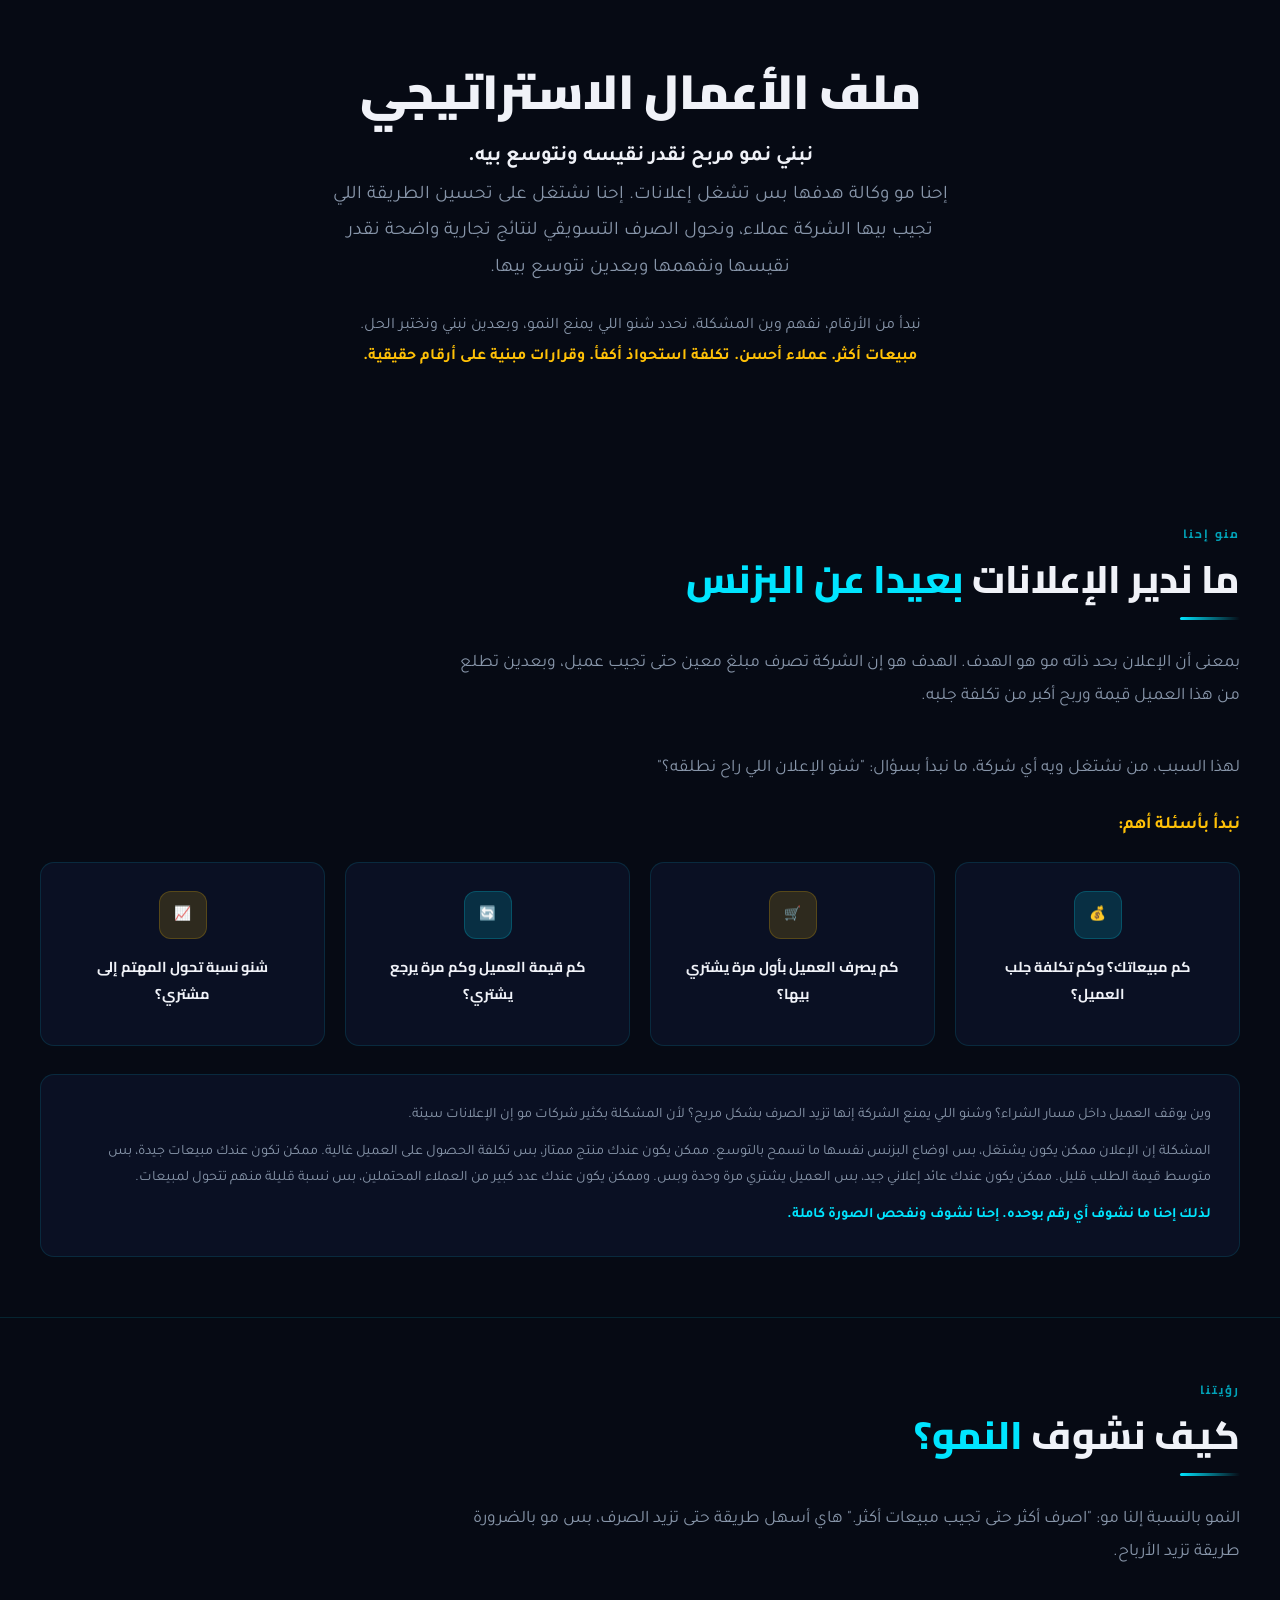
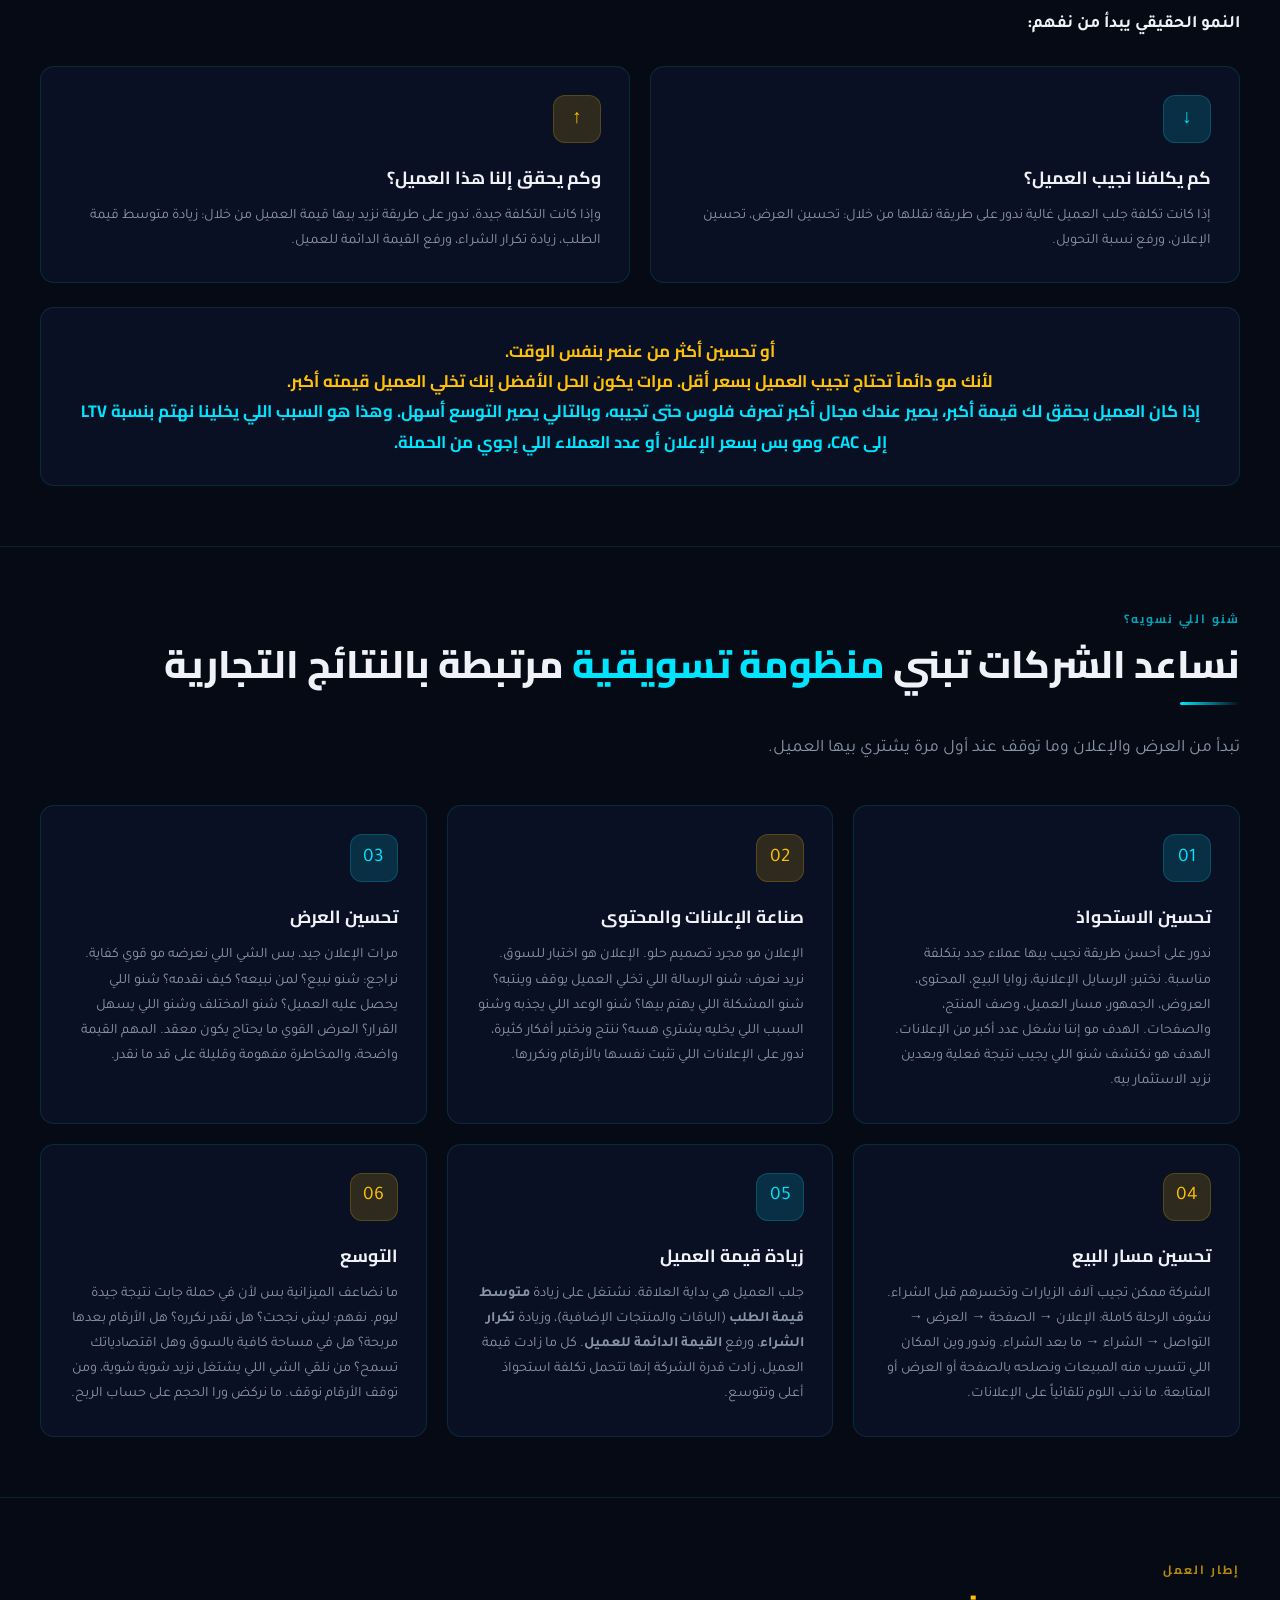
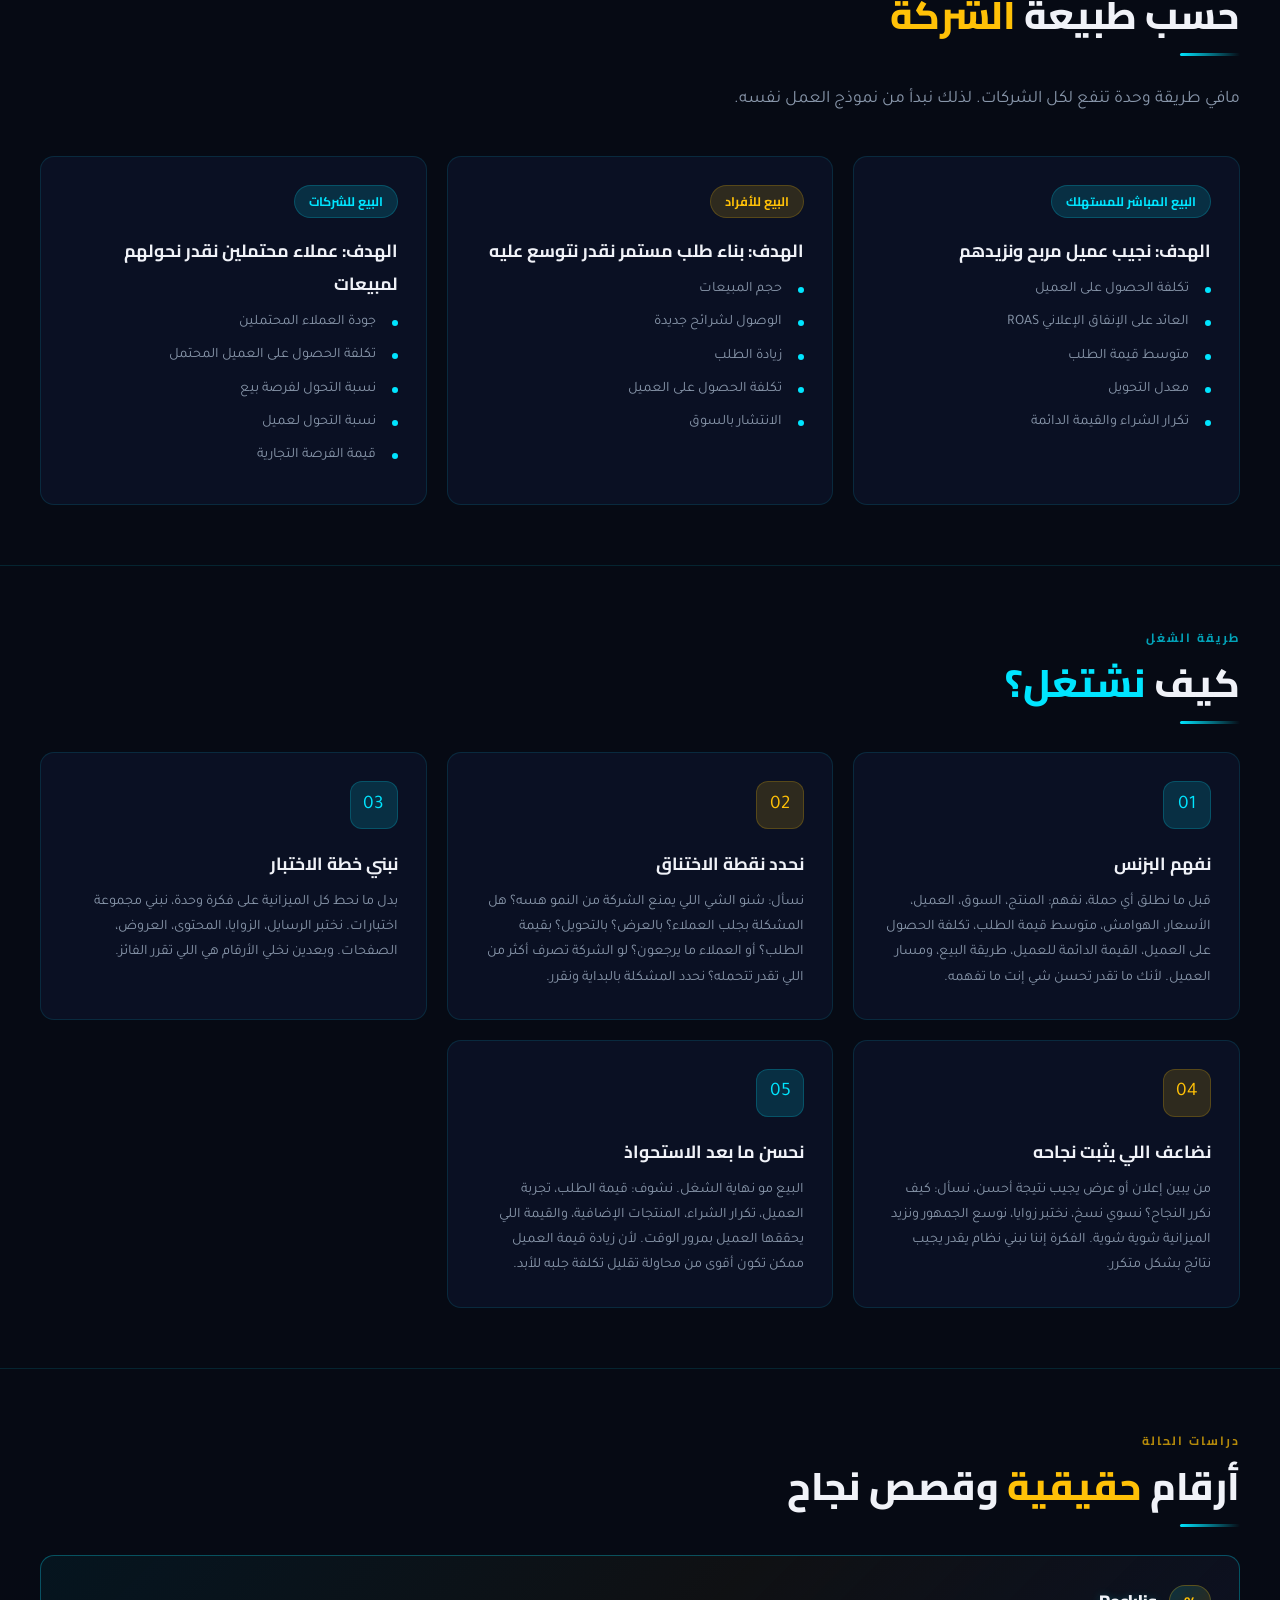
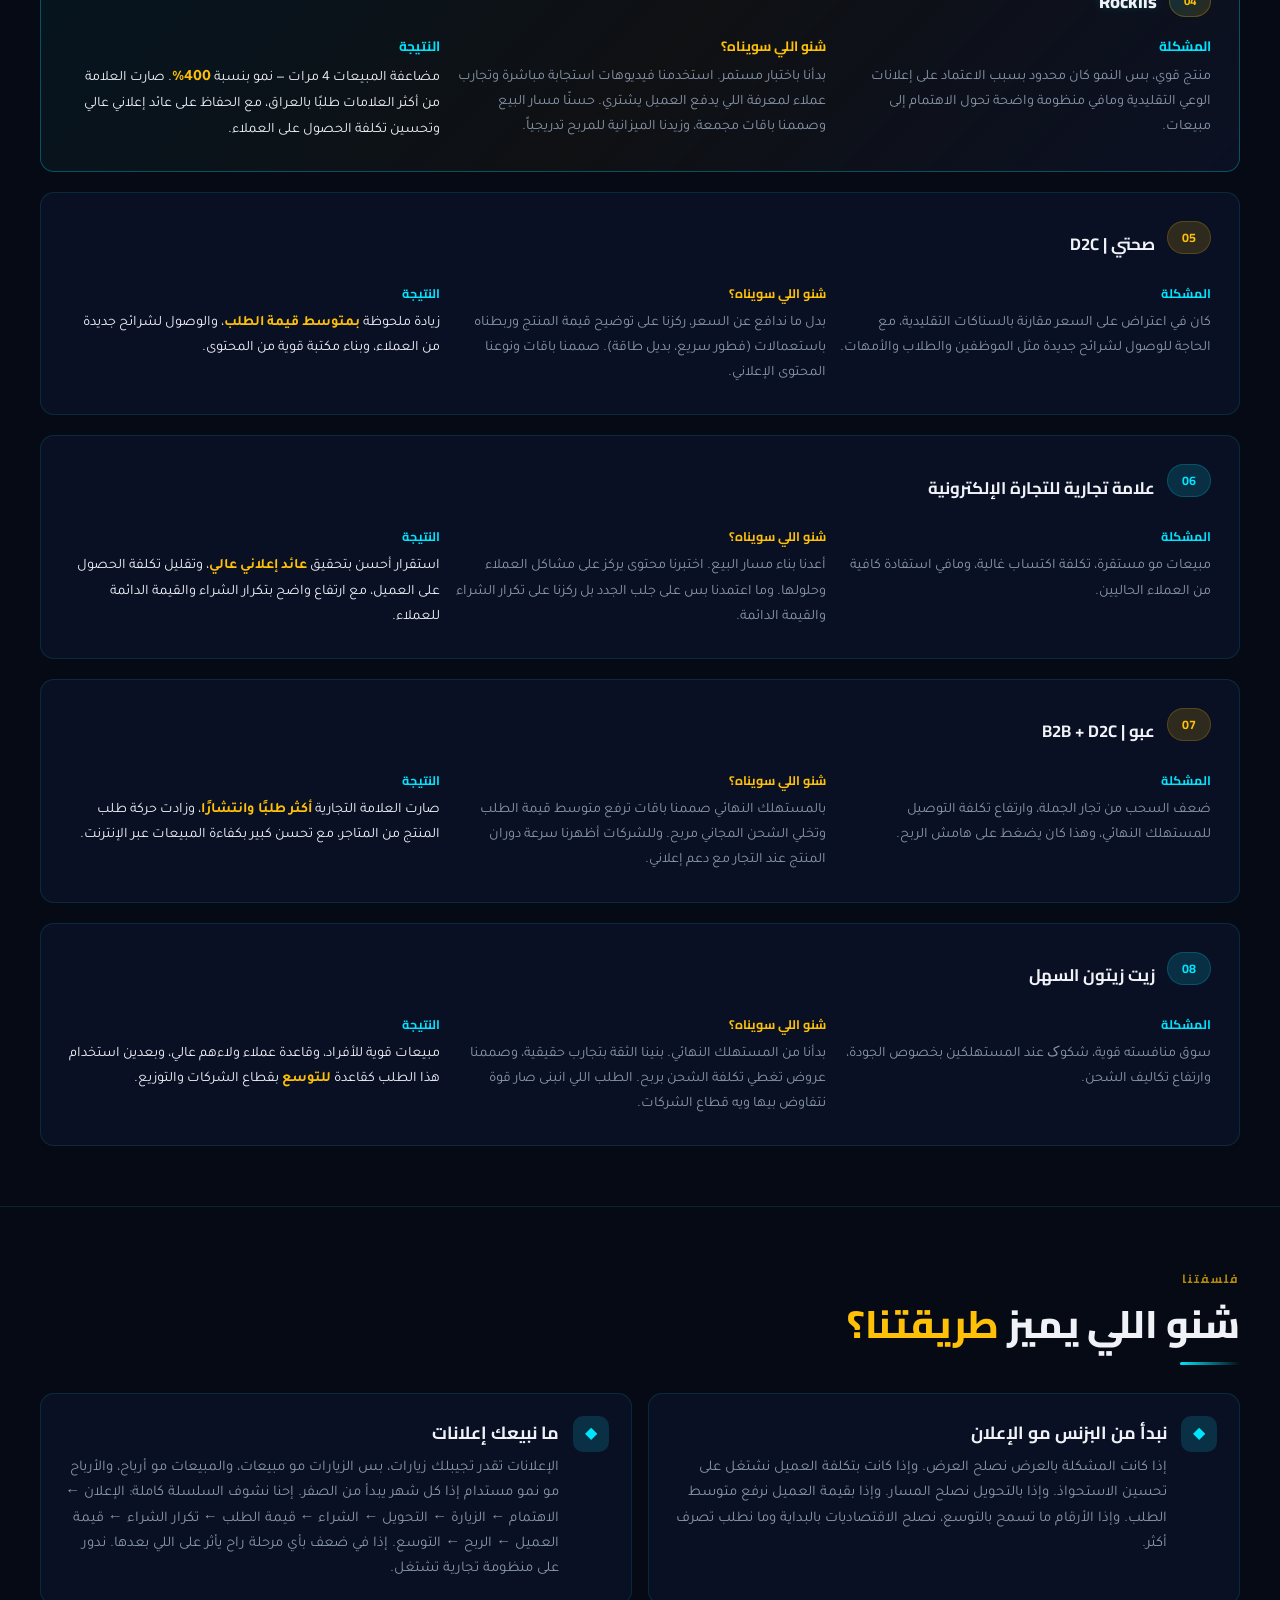
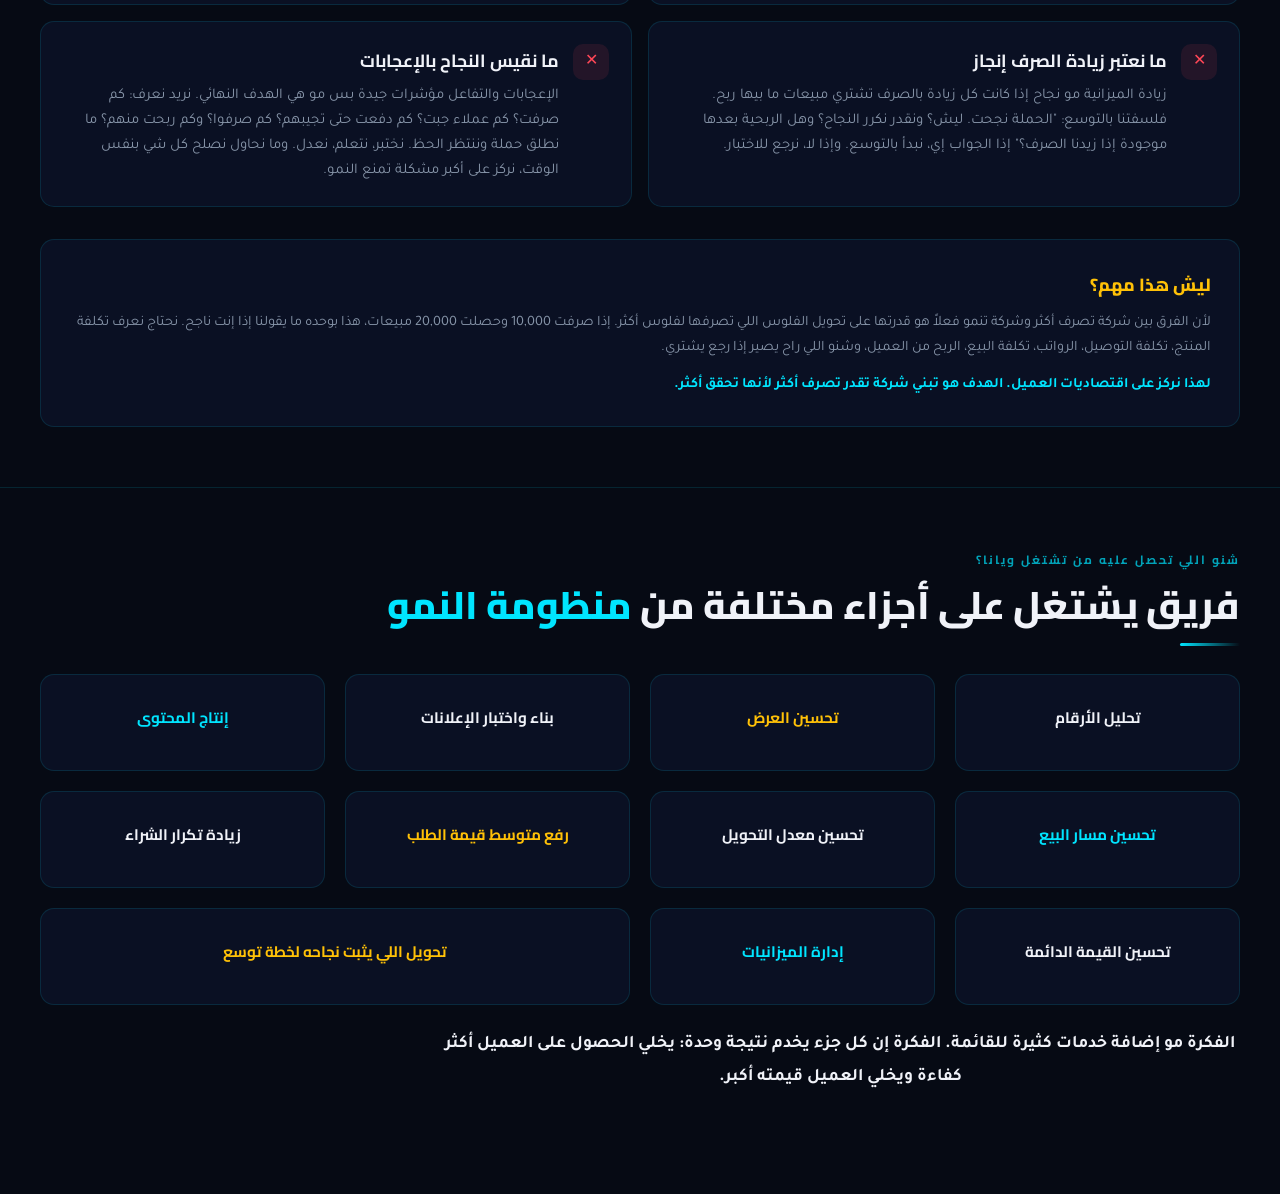
==== test.html @ 295ecc4a "feat: add test.html optimized for PDF export" ====
<!DOCTYPE html>
<html lang="ar" dir="rtl">
<head>
  <meta charset="UTF-8">
  <meta name="viewport" content="width=device-width, initial-scale=1.0">
  <title>خطوات | ملف الأعمال الاستراتيجي — نسخة للطباعة</title>
  
  <!-- استيراد الخطوط -->
  <link rel="stylesheet" href="https://fonts.googleapis.com/css2?family=Cairo:wght@400;600;700;800;900&family=Tajawal:wght@300;400;500;700&display=swap">

  <style>
    /* ============================================
       KHATAWAT PORTFOLIO — PDF Optimized Styles
       ============================================ */

    :root {
      --bg-primary: #060a14;
      --bg-secondary: #0b1020;
      --bg-card: rgba(12, 18, 38, 0.88);
      --bg-card-hover: rgba(18, 28, 58, 0.95);
      --accent-cyan: #00e5ff;
      --accent-cyan-dim: rgba(0, 229, 255, 0.15);
      --accent-cyan-glow: rgba(0, 229, 255, 0.35);
      --accent-gold: #ffc107;
      --accent-gold-dim: rgba(255, 193, 7, 0.15);
      --accent-gold-glow: rgba(255, 193, 7, 0.3);
      --text-primary: #e4e8f0;
      --text-secondary: #8896aa;
      --text-heading: #f0f2f8;
      --text-muted: #5a6a80;
      --border-subtle: rgba(0, 229, 255, 0.12);
      --border-gold: rgba(255, 193, 7, 0.15);
      --radius-sm: 8px;
      --radius-md: 14px;
      --radius-lg: 20px;
    }

    *, *::before, *::after { margin: 0; padding: 0; box-sizing: border-box; }
    
    html { font-size: 16px; }

    body {
      font-family: 'Tajawal', sans-serif;
      background: var(--bg-primary);
      color: var(--text-primary);
      direction: rtl;
      -webkit-font-smoothing: antialiased;
    }

    h1, h2, h3, h4 { font-family: 'Cairo', sans-serif; color: var(--text-heading); line-height: 1.3; }
    a { text-decoration: none; color: inherit; }

    /* ── Background ── */
    .bg-grid {
      position: fixed; top: 0; left: 0; width: 100%; height: 100%; z-index: 0; pointer-events: none;
      background-image: linear-gradient(rgba(0, 229, 255, 0.03) 1px, transparent 1px), linear-gradient(90deg, rgba(0, 229, 255, 0.03) 1px, transparent 1px);
      background-size: 60px 60px;
    }

    .bg-radial {
      position: fixed; top: 0; left: 0; width: 100%; height: 100%; z-index: 0; pointer-events: none;
      background: radial-gradient(ellipse 600px 400px at 80% 20%, rgba(0, 229, 255, 0.06), transparent),
                  radial-gradient(ellipse 500px 500px at 20% 80%, rgba(255, 193, 7, 0.04), transparent);
    }

    /* ── Sections ── */
    .section { position: relative; z-index: 1; padding: 60px 40px; max-width: 1280px; margin: 0 auto; }
    
    .section-label {
      display: inline-block; font-family: 'Cairo', sans-serif; font-size: 0.75rem; font-weight: 700; text-transform: uppercase;
      letter-spacing: 2px; color: var(--accent-cyan); margin-bottom: 10px; opacity: 0.7;
    }
    .section-label.gold { color: var(--accent-gold); }

    .section-title { font-size: 2.4rem; font-weight: 800; margin-bottom: 12px; }
    .section-title .cyan { color: var(--accent-cyan); }
    .section-title .gold { color: var(--accent-gold); }

    .title-line {
      width: 60px; height: 3px; border-radius: 3px; margin-bottom: 28px;
      background: linear-gradient(90deg, var(--accent-cyan), transparent);
    }

    .section-desc { font-size: 1.1rem; color: var(--text-secondary); line-height: 1.85; max-width: 800px; margin-bottom: 40px; }

    /* ── Hero ── */
    .hero {
      display: flex; align-items: center; justify-content: center; text-align: center; flex-direction: column; 
      position: relative; z-index: 1; padding: 60px 40px;
    }

    .hero-title { font-size: 3rem; font-weight: 900; margin-bottom: 16px; }
    .hero-sub { font-size: 1.2rem; color: var(--text-secondary); max-width: 650px; line-height: 1.9; margin-bottom: 20px; }

    /* ── Cards Grid ── */
    .cards-grid { display: grid; gap: 20px; }
    .cards-grid.cols-3 { grid-template-columns: repeat(3, 1fr); }
    .cards-grid.cols-2 { grid-template-columns: repeat(2, 1fr); }
    .cards-grid.cols-4 { grid-template-columns: repeat(4, 1fr); }

    .card {
      background: var(--bg-card); border: 1px solid var(--border-subtle);
      border-radius: var(--radius-md); padding: 28px; position: relative; overflow: hidden;
    }

    .card-icon {
      width: 48px; height: 48px; border-radius: 12px; background: var(--accent-cyan-dim); 
      display: flex; align-items: center; justify-content: center;
      color: var(--accent-cyan); font-size: 1.2rem; margin-bottom: 18px; border: 1px solid rgba(0, 229, 255, 0.2);
    }
    .card-icon.gold { background: var(--accent-gold-dim); color: var(--accent-gold); border-color: rgba(255, 193, 7, 0.2); }

    .card-title { font-family: 'Cairo', sans-serif; font-size: 1.1rem; font-weight: 700; color: var(--text-heading); margin-bottom: 10px; }
    .card-text { font-size: 0.9rem; color: var(--text-secondary); line-height: 1.75; }

    /* ── Case Cards ── */
    .case-card { background: var(--bg-card); border: 1px solid var(--border-subtle); border-radius: var(--radius-md); padding: 28px; }
    
    .case-featured {
      border: 1.5px solid rgba(0, 229, 255, 0.3);
      background: linear-gradient(135deg, rgba(0, 229, 255, 0.05), rgba(255, 193, 7, 0.04), rgba(12, 18, 38, 0.88));
    }

    .featured-badge {
      display: inline-flex; align-items: center; padding: 4px 14px; border-radius: 50px;
      font-family: 'Cairo', sans-serif; font-size: 0.72rem; font-weight: 700;
      background: linear-gradient(135deg, var(--accent-cyan-dim), var(--accent-gold-dim));
      color: var(--accent-gold); border: 1px solid rgba(255, 193, 7, 0.25);
    }

    .case-badge {
      display: inline-block; padding: 4px 14px; border-radius: 50px;
      font-family: 'Cairo', sans-serif; font-size: 0.78rem; font-weight: 700;
      background: var(--accent-cyan-dim); color: var(--accent-cyan); border: 1px solid rgba(0, 229, 255, 0.2); margin-bottom: 14px;
    }

    .bullet-list { list-style: none; padding: 0; }
    .bullet-list li {
      position: relative; padding-right: 22px; margin-bottom: 8px; font-size: 0.9rem; color: var(--text-secondary); line-height: 1.75;
    }
    .bullet-list li::before {
      content: ''; position: absolute; right: 0; top: 10px; width: 6px; height: 6px; border-radius: 50%; background: var(--accent-cyan);
    }

    /* ── Feature Grid ── */
    .feature-grid { display: grid; grid-template-columns: repeat(2, 1fr); gap: 16px; }
    .feature-item {
      display: flex; align-items: flex-start; gap: 14px;
      background: var(--bg-card); border: 1px solid var(--border-subtle); border-radius: var(--radius-md); padding: 22px;
    }
    .feature-icon {
      flex-shrink: 0; width: 36px; height: 36px; border-radius: 10px;
      background: var(--accent-cyan-dim); display: flex; align-items: center; justify-content: center;
      color: var(--accent-cyan); font-size: 1rem;
    }
    .feature-text { font-size: 0.93rem; color: var(--text-secondary); line-height: 1.7; }

    .glow-btn {
      display: inline-flex; align-items: center; padding: 12px 28px; border-radius: 50px;
      font-family: 'Cairo', sans-serif; font-size: 0.88rem; font-weight: 700;
      color: var(--accent-cyan); background: rgba(0, 229, 255, 0.06); border: 1.5px solid rgba(0, 229, 255, 0.3);
    }

    .section-divider {
      width: 100%; max-width: 1280px; margin: 0 auto; height: 1px; background: var(--border-subtle);
    }

    /* ── PDF Print Optimization ── */
    @media print {
      * {
        -webkit-print-color-adjust: exact !important;
        print-color-adjust: exact !important;
      }
      body {
        background-color: var(--bg-primary) !important;
        color: var(--text-primary) !important;
      }
      .bg-grid, .bg-radial {
        display: none !important; /* Hide fixed backgrounds to avoid weird print tiling */
      }
      .card, .case-card, .feature-item {
        page-break-inside: avoid;
        break-inside: avoid;
        border: 1px solid rgba(0, 229, 255, 0.2) !important;
        background-color: #0c1226 !important;
      }
      .section {
        padding: 40px 20px !important;
        page-break-inside: auto;
      }
      h2, h3, .section-label {
        page-break-after: avoid;
      }
      /* Ensure text colors are forced in print */
      .cyan { color: #00e5ff !important; }
      .gold { color: #ffc107 !important; }
      .card-title, .hero-title, .section-title { color: #ffffff !important; }
      .card-text, .section-desc, .feature-text, .bullet-list li { color: #a5b4cb !important; }
    }
  </style>
</head>
<body>

<!-- ═══════════ HERO ═══════════ -->
<section class="hero" id="hero">
  <h1 class="hero-title">ملف الأعمال <span class="cyan">الاستراتيجي</span></h1>
  <p class="hero-sub" style="font-size: 1.3rem; font-weight: 700; color: var(--text-heading);">نبني نمو مربح نقدر نقيسه ونتوسع بيه.</p>
  <p class="hero-sub" style="margin-top: -20px; margin-bottom: 24px;">إحنا مو وكالة هدفها بس تشغل إعلانات. إحنا نشتغل على تحسين الطريقة اللي تجيب بيها الشركة عملاء، ونحول الصرف التسويقي لنتائج تجارية واضحة نقدر نقيسها ونفهمها وبعدين نتوسع بيها.</p>
  
  <p class="hero-sub" style="font-size: 1rem; color: var(--text-secondary); max-width: 700px; margin: 0 auto 30px;">
    نبدأ من الأرقام، نفهم وين المشكلة، نحدد شنو اللي يمنع النمو، وبعدين نبني ونختبر الحل.<br>
    <strong style="color: var(--accent-gold);">مبيعات أكثر. عملاء أحسن. تكلفة استحواذ أكفأ. وقرارات مبنية على أرقام حقيقية.</strong>
  </p>
</section>

<!-- ═══════════ ABOUT ═══════════ -->
<section class="section" id="about">
  <div class="section-label">منو إحنا</div>
  <h2 class="section-title">ما ندير الإعلانات <span class="cyan">بعيدا عن البزنس</span></h2>
  <div class="title-line"></div>
  <p class="section-desc">بمعنى أن الإعلان بحد ذاته مو هو الهدف. الهدف هو إن الشركة تصرف مبلغ معين حتى تجيب عميل، وبعدين تطلع من هذا العميل قيمة وربح أكبر من تكلفة جلبه.</p>
  <p class="section-desc" style="margin-bottom: 24px;">لهذا السبب، من نشتغل ويه أي شركة، ما نبدأ بسؤال: "شنو الإعلان اللي راح نطلقه؟"</p>
  
  <p class="section-desc" style="color: var(--accent-gold); font-weight: 700; margin-bottom: 20px;">نبدأ بأسئلة أهم:</p>

  <div class="cards-grid cols-4">
    <div class="card" style="text-align:center;">
      <div class="card-icon" style="margin:0 auto 14px;"><span style="font-size:0.85rem;">💰</span></div>
      <div class="card-title" style="font-size:0.9rem;">كم مبيعاتك؟ وكم تكلفة جلب العميل؟</div>
    </div>
    <div class="card" style="text-align:center;">
      <div class="card-icon gold" style="margin:0 auto 14px;"><span style="font-size:0.85rem;">🛒</span></div>
      <div class="card-title" style="font-size:0.9rem;">كم يصرف العميل بأول مرة يشتري بيها؟</div>
    </div>
    <div class="card" style="text-align:center;">
      <div class="card-icon" style="margin:0 auto 14px;"><span style="font-size:0.85rem;">🔄</span></div>
      <div class="card-title" style="font-size:0.9rem;">كم قيمة العميل وكم مرة يرجع يشتري؟</div>
    </div>
    <div class="card" style="text-align:center;">
      <div class="card-icon gold" style="margin:0 auto 14px;"><span style="font-size:0.85rem;">📈</span></div>
      <div class="card-title" style="font-size:0.9rem;">شنو نسبة تحول المهتم إلى مشتري؟</div>
    </div>
  </div>

  <div class="case-card" style="margin-top:28px;">
    <p class="card-text">وين يوقف العميل داخل مسار الشراء؟ وشنو اللي يمنع الشركة إنها تزيد الصرف بشكل مربح؟ لأن المشكلة بكثير شركات مو إن الإعلانات سيئة.</p>
    <p class="card-text" style="margin-top:12px;">المشكلة إن الإعلان ممكن يكون يشتغل، بس اوضاع البزنس نفسها ما تسمح بالتوسع. ممكن يكون عندك منتج ممتاز، بس تكلفة الحصول على العميل غالية. ممكن تكون عندك مبيعات جيدة، بس متوسط قيمة الطلب قليل. ممكن يكون عندك عائد إعلاني جيد، بس العميل يشتري مرة وحدة وبس. وممكن يكون عندك عدد كبير من العملاء المحتملين، بس نسبة قليلة منهم تتحول لمبيعات.</p>
    <p class="card-text" style="margin-top:12px; color:var(--accent-cyan); font-weight:600;">لذلك إحنا ما نشوف أي رقم بوحده. إحنا نشوف ونفحص الصورة كاملة.</p>
  </div>
</section>

<div class="section-divider"></div>

<!-- ═══════════ GROWTH VIEW ═══════════ -->
<section class="section" id="growth">
  <div class="section-label">رؤيتنا</div>
  <h2 class="section-title">كيف نشوف <span class="cyan">النمو؟</span></h2>
  <div class="title-line"></div>
  <p class="section-desc">النمو بالنسبة إلنا مو: "اصرف أكثر حتى تجيب مبيعات أكثر." هاي أسهل طريقة حتى تزيد الصرف، بس مو بالضرورة طريقة تزيد الأرباح.</p>
  <p class="section-desc" style="font-weight: 700; color: var(--text-heading); margin-bottom: 24px;">النمو الحقيقي يبدأ من نفهم:</p>

  <div class="cards-grid cols-2">
    <div class="card">
      <div class="card-icon">↓</div>
      <div class="card-title">كم يكلفنا نجيب العميل؟</div>
      <div class="card-text">إذا كانت تكلفة جلب العميل غالية ندور على طريقة نقللها من خلال: تحسين العرض، تحسين الإعلان، ورفع نسبة التحويل.</div>
    </div>
    <div class="card">
      <div class="card-icon gold">↑</div>
      <div class="card-title">وكم يحقق إلنا هذا العميل؟</div>
      <div class="card-text">وإذا كانت التكلفة جيدة، ندور على طريقة نزيد بيها قيمة العميل من خلال: زيادة متوسط قيمة الطلب، زيادة تكرار الشراء، ورفع القيمة الدائمة للعميل.</div>
    </div>
  </div>

  <div class="case-card" style="margin-top:24px; text-align:center;">
    <p style="font-family:'Cairo',sans-serif; font-size:1.05rem; font-weight:700; color:var(--accent-gold); line-height:1.8;">
      أو تحسين أكثر من عنصر بنفس الوقت.<br>
      لأنك مو دائماً تحتاج تجيب العميل بسعر أقل. مرات يكون الحل الأفضل إنك تخلي العميل قيمته أكبر.<br>
      <span style="color:var(--accent-cyan);">إذا كان العميل يحقق لك قيمة أكبر، يصير عندك مجال أكبر تصرف فلوس حتى تجيبه، وبالتالي يصير التوسع أسهل. وهذا هو السبب اللي يخلينا نهتم بنسبة LTV إلى CAC، ومو بس بسعر الإعلان أو عدد العملاء اللي إجوي من الحملة.</span>
    </p>
  </div>
</section>

<div class="section-divider"></div>

<!-- ═══════════ WHAT WE DO ═══════════ -->
<section class="section" id="services">
  <div class="section-label">شنو اللي نسويه؟</div>
  <h2 class="section-title">نساعد الشركات تبني <span class="cyan">منظومة تسويقية</span> مرتبطة بالنتائج التجارية</h2>
  <div class="title-line"></div>
  <p class="section-desc">تبدأ من العرض والإعلان وما توقف عند أول مرة يشتري بيها العميل.</p>

  <div class="cards-grid cols-3">
    <!-- 01 -->
    <div class="card">
      <div class="card-icon">01</div>
      <div class="card-title">تحسين الاستحواذ</div>
      <div class="card-text">
        ندور على أحسن طريقة نجيب بيها عملاء جدد بتكلفة مناسبة. نختبر: الرسايل الإعلانية، زوايا البيع، المحتوى، العروض، الجمهور، مسار العميل، وصف المنتج، والصفحات. الهدف مو إننا نشغل عدد أكبر من الإعلانات. الهدف هو نكتشف شنو اللي يجيب نتيجة فعلية وبعدين نزيد الاستثمار بيه.
      </div>
    </div>
    <!-- 02 -->
    <div class="card">
      <div class="card-icon gold">02</div>
      <div class="card-title">صناعة الإعلانات والمحتوى</div>
      <div class="card-text">
        الإعلان مو مجرد تصميم حلو. الإعلان هو اختبار للسوق. نريد نعرف: شنو الرسالة اللي تخلي العميل يوقف وينتبه؟ شنو المشكلة اللي يهتم بيها؟ شنو الوعد اللي يجذبه وشنو السبب اللي يخليه يشتري هسه؟ ننتج ونختبر أفكار كثيرة، ندور على الإعلانات اللي تثبت نفسها بالأرقام ونكررها.
      </div>
    </div>
    <!-- 03 -->
    <div class="card">
      <div class="card-icon">03</div>
      <div class="card-title">تحسين العرض</div>
      <div class="card-text">
        مرات الإعلان جيد، بس الشي اللي نعرضه مو قوي كفاية. نراجع: شنو نبيع؟ لمن نبيعه؟ كيف نقدمه؟ شنو اللي يحصل عليه العميل؟ شنو المختلف وشنو اللي يسهل القرار؟ العرض القوي ما يحتاج يكون معقد. المهم القيمة واضحة، والمخاطرة مفهومة وقليلة على قد ما نقدر.
      </div>
    </div>
    <!-- 04 -->
    <div class="card">
      <div class="card-icon gold">04</div>
      <div class="card-title">تحسين مسار البيع</div>
      <div class="card-text">
        الشركة ممكن تجيب آلاف الزيارات وتخسرهم قبل الشراء. نشوف الرحلة كاملة: الإعلان → الصفحة → العرض → التواصل → الشراء → ما بعد الشراء. وندور وين المكان اللي تتسرب منه المبيعات ونصلحه بالصفحة أو العرض أو المتابعة. ما نذب اللوم تلقائياً على الإعلانات.
      </div>
    </div>
    <!-- 05 -->
    <div class="card">
      <div class="card-icon">05</div>
      <div class="card-title">زيادة قيمة العميل</div>
      <div class="card-text">
        جلب العميل هي بداية العلاقة. نشتغل على زيادة <strong>متوسط قيمة الطلب</strong> (الباقات والمنتجات الإضافية)، وزيادة <strong>تكرار الشراء</strong>، ورفع <strong>القيمة الدائمة للعميل</strong>. كل ما زادت قيمة العميل، زادت قدرة الشركة إنها تتحمل تكلفة استحواذ أعلى وتتوسع.
      </div>
    </div>
    <!-- 06 -->
    <div class="card">
      <div class="card-icon gold">06</div>
      <div class="card-title">التوسع</div>
      <div class="card-text">
        ما نضاعف الميزانية بس لأن في حملة جابت نتيجة جيدة ليوم. نفهم: ليش نجحت؟ هل نقدر نكرره؟ هل الأرقام بعدها مربحة؟ هل في مساحة كافية بالسوق وهل اقتصادياتك تسمح؟ من نلقي الشي اللي يشتغل نزيد شوية شوية، ومن توقف الأرقام نوقف. ما نركض ورا الحجم على حساب الربح.
      </div>
    </div>
  </div>
</section>

<div class="section-divider"></div>

<!-- ═══════════ FRAMEWORK ═══════════ -->
<section class="section" id="framework">
  <div class="section-label gold">إطار العمل</div>
  <h2 class="section-title">حسب طبيعة <span class="gold">الشركة</span></h2>
  <div class="title-line"></div>
  <p class="section-desc">مافي طريقة وحدة تنفع لكل الشركات. لذلك نبدأ من نموذج العمل نفسه.</p>

  <div class="cards-grid cols-3">
    <div class="card">
      <div class="case-badge" style="margin-bottom:16px;">البيع المباشر للمستهلك</div>
      <div class="card-title">الهدف: نجيب عميل مربح ونزيدهم</div>
      <ul class="bullet-list">
        <li>تكلفة الحصول على العميل</li>
        <li>العائد على الإنفاق الإعلاني ROAS</li>
        <li>متوسط قيمة الطلب</li>
        <li>معدل التحويل</li>
        <li>تكرار الشراء والقيمة الدائمة</li>
      </ul>
    </div>
    <div class="card">
      <div class="case-badge" style="margin-bottom:16px; background:var(--accent-gold-dim); color:var(--accent-gold); border-color:rgba(255,193,7,0.2);">البيع للأفراد</div>
      <div class="card-title">الهدف: بناء طلب مستمر نقدر نتوسع عليه</div>
      <ul class="bullet-list">
        <li>حجم المبيعات</li>
        <li>الوصول لشرائح جديدة</li>
        <li>زيادة الطلب</li>
        <li>تكلفة الحصول على العميل</li>
        <li>الانتشار بالسوق</li>
      </ul>
    </div>
    <div class="card">
      <div class="case-badge" style="margin-bottom:16px;">البيع للشركات</div>
      <div class="card-title">الهدف: عملاء محتملين نقدر نحولهم لمبيعات</div>
      <ul class="bullet-list">
        <li>جودة العملاء المحتملين</li>
        <li>تكلفة الحصول على العميل المحتمل</li>
        <li>نسبة التحول لفرصة بيع</li>
        <li>نسبة التحول لعميل</li>
        <li>قيمة الفرصة التجارية</li>
      </ul>
    </div>
  </div>
</section>

<div class="section-divider"></div>

<!-- ═══════════ HOW WE WORK ═══════════ -->
<section class="section">
  <div class="section-label">طريقة الشغل</div>
  <h2 class="section-title">كيف <span class="cyan">نشتغل؟</span></h2>
  <div class="title-line"></div>

  <div class="cards-grid cols-3">
    <div class="card">
      <div class="card-icon">01</div>
      <div class="card-title">نفهم البزنس</div>
      <div class="card-text">قبل ما نطلق أي حملة، نفهم: المنتج، السوق، العميل، الأسعار، الهوامش، متوسط قيمة الطلب، تكلفة الحصول على العميل، القيمة الدائمة للعميل، طريقة البيع، ومسار العميل. لأنك ما تقدر تحسن شي إنت ما تفهمه.</div>
    </div>
    <div class="card">
      <div class="card-icon gold">02</div>
      <div class="card-title">نحدد نقطة الاختناق</div>
      <div class="card-text">نسأل: شنو الشي اللي يمنع الشركة من النمو هسه؟ هل المشكلة بجلب العملاء؟ بالعرض؟ بالتحويل؟ بقيمة الطلب؟ أو العملاء ما يرجعون؟ لو الشركة تصرف أكثر من اللي تقدر تتحمله؟ نحدد المشكلة بالبداية ونقرر.</div>
    </div>
    <div class="card">
      <div class="card-icon">03</div>
      <div class="card-title">نبني خطة الاختبار</div>
      <div class="card-text">بدل ما نحط كل الميزانية على فكرة وحدة، نبني مجموعة اختبارات. نختبر الرسايل، الزوايا، المحتوى، العروض، الصفحات. وبعدين نخلي الأرقام هي اللي تقرر الفائز.</div>
    </div>
    <div class="card">
      <div class="card-icon gold">04</div>
      <div class="card-title">نضاعف اللي يثبت نجاحه</div>
      <div class="card-text">من يبين إعلان أو عرض يجيب نتيجة أحسن، نسأل: كيف نكرر النجاح؟ نسوي نسخ، نختبر زوايا، نوسع الجمهور ونزيد الميزانية شوية شوية. الفكرة إننا نبني نظام يقدر يجيب نتائج بشكل متكرر.</div>
    </div>
    <div class="card">
      <div class="card-icon">05</div>
      <div class="card-title">نحسن ما بعد الاستحواذ</div>
      <div class="card-text">البيع مو نهاية الشغل. نشوف: قيمة الطلب، تجربة العميل، تكرار الشراء، المنتجات الإضافية، والقيمة اللي يحققها العميل بمرور الوقت. لأن زيادة قيمة العميل ممكن تكون أقوى من محاولة تقليل تكلفة جلبه للأبد.</div>
    </div>
  </div>
</section>

<div class="section-divider"></div>

<!-- ═══════════ CASE STUDIES ═══════════ -->
<section class="section" id="cases">
  <div class="section-label gold">دراسات الحالة</div>
  <h2 class="section-title">أرقام <span class="gold">حقيقية</span> وقصص نجاح</h2>
  <div class="title-line"></div>

  <!-- Case 04: Rocklis (Featured) -->
  <div class="case-card case-featured" style="margin-bottom:20px;">
    <div style="display:flex; align-items:center; gap:12px; margin-bottom:14px;">
      <span class="featured-badge">04</span>
      <span style="font-family:'Cairo',sans-serif; font-weight:800; color:var(--text-heading); font-size:1.15rem; text-shadow: 0 0 10px rgba(0, 229, 255, 0.2);">Rocklis</span>
    </div>
    <div class="cards-grid cols-3" style="gap:14px;">
      <div>
        <div style="font-size:0.85rem; color:var(--accent-cyan); font-family:'Cairo',sans-serif; font-weight:700; margin-bottom:6px;">المشكلة</div>
        <div class="card-text">منتج قوي، بس النمو كان محدود بسبب الاعتماد على إعلانات الوعي التقليدية ومافي منظومة واضحة تحول الاهتمام إلى مبيعات.</div>
      </div>
      <div>
        <div style="font-size:0.85rem; color:var(--accent-gold); font-family:'Cairo',sans-serif; font-weight:700; margin-bottom:6px;">شنو اللي سويناه؟</div>
        <div class="card-text">بدأنا باختبار مستمر. استخدمنا فيديوهات استجابة مباشرة وتجارب عملاء لمعرفة اللي يدفع العميل يشتري. حسنّا مسار البيع وصممنا باقات مجمعة، وزيدنا الميزانية للمربح تدريجياً.</div>
      </div>
      <div>
        <div style="font-size:0.85rem; color:var(--accent-cyan); font-family:'Cairo',sans-serif; font-weight:700; margin-bottom:6px;">النتيجة</div>
        <div class="card-text" style="color:var(--text-heading);">مضاعفة المبيعات 4 مرات — نمو بنسبة <strong style="color:var(--accent-gold); font-size: 1.1em;">400%</strong>. صارت العلامة من أكثر العلامات طلبًا بالعراق، مع الحفاظ على عائد إعلاني عالي وتحسين تكلفة الحصول على العملاء.</div>
      </div>
    </div>
  </div>

  <!-- Case 05: صحتي -->
  <div class="case-card" style="margin-bottom:20px;">
    <div style="display:flex; align-items:center; gap:12px; margin-bottom:14px;">
      <span class="case-badge" style="background:var(--accent-gold-dim); color:var(--accent-gold); border-color:rgba(255,193,7,0.2);">05</span>
      <span style="font-family:'Cairo',sans-serif; font-weight:700; color:var(--text-heading); font-size:1.05rem;">صحتي | D2C</span>
    </div>
    <div class="cards-grid cols-3" style="gap:14px;">
      <div>
        <div style="font-size:0.78rem; color:var(--accent-cyan); font-family:'Cairo',sans-serif; font-weight:700; margin-bottom:6px;">المشكلة</div>
        <div class="card-text">كان في اعتراض على السعر مقارنة بالسناكات التقليدية، مع الحاجة للوصول لشرائح جديدة مثل الموظفين والطلاب والأمهات.</div>
      </div>
      <div>
        <div style="font-size:0.78rem; color:var(--accent-gold); font-family:'Cairo',sans-serif; font-weight:700; margin-bottom:6px;">شنو اللي سويناه؟</div>
        <div class="card-text">بدل ما ندافع عن السعر، ركزنا على توضيح قيمة المنتج وربطناه باستعمالات (فطور سريع، بديل طاقة). صممنا باقات ونوعنا المحتوى الإعلاني.</div>
      </div>
      <div>
        <div style="font-size:0.78rem; color:var(--accent-cyan); font-family:'Cairo',sans-serif; font-weight:700; margin-bottom:6px;">النتيجة</div>
        <div class="card-text" style="color:var(--text-heading);">زيادة ملحوظة <strong style="color:var(--accent-gold);">بمتوسط قيمة الطلب</strong>، والوصول لشرائح جديدة من العملاء، وبناء مكتبة قوية من المحتوى.</div>
      </div>
    </div>
  </div>

  <!-- Case 06: E-Commerce Brand -->
  <div class="case-card" style="margin-bottom:20px;">
    <div style="display:flex; align-items:center; gap:12px; margin-bottom:14px;">
      <span class="case-badge">06</span>
      <span style="font-family:'Cairo',sans-serif; font-weight:700; color:var(--text-heading); font-size:1.05rem;">علامة تجارية للتجارة الإلكترونية</span>
    </div>
    <div class="cards-grid cols-3" style="gap:14px;">
      <div>
        <div style="font-size:0.78rem; color:var(--accent-cyan); font-family:'Cairo',sans-serif; font-weight:700; margin-bottom:6px;">المشكلة</div>
        <div class="card-text">مبيعات مو مستقرة، تكلفة اكتساب غالية، ومافي استفادة كافية من العملاء الحاليين.</div>
      </div>
      <div>
        <div style="font-size:0.78rem; color:var(--accent-gold); font-family:'Cairo',sans-serif; font-weight:700; margin-bottom:6px;">شنو اللي سويناه؟</div>
        <div class="card-text">أعدنا بناء مسار البيع. اختبرنا محتوى يركز على مشاكل العملاء وحلولها. وما اعتمدنا بس على جلب الجدد بل ركزنا على تكرار الشراء والقيمة الدائمة.</div>
      </div>
      <div>
        <div style="font-size:0.78rem; color:var(--accent-cyan); font-family:'Cairo',sans-serif; font-weight:700; margin-bottom:6px;">النتيجة</div>
        <div class="card-text" style="color:var(--text-heading);">استقرار أحسن بتحقيق <strong style="color:var(--accent-gold);">عائد إعلاني عالي</strong>، وتقليل تكلفة الحصول على العميل، مع ارتفاع واضح بتكرار الشراء والقيمة الدائمة للعملاء.</div>
      </div>
    </div>
  </div>

  <!-- Case 07: عبّو B2B + D2C -->
  <div class="case-card" style="margin-bottom:20px;">
    <div style="display:flex; align-items:center; gap:12px; margin-bottom:14px;">
      <span class="case-badge" style="background:var(--accent-gold-dim); color:var(--accent-gold); border-color:rgba(255,193,7,0.2);">07</span>
      <span style="font-family:'Cairo',sans-serif; font-weight:700; color:var(--text-heading); font-size:1.05rem;">عبو | B2B + D2C</span>
    </div>
    <div class="cards-grid cols-3" style="gap:14px;">
      <div>
        <div style="font-size:0.78rem; color:var(--accent-cyan); font-family:'Cairo',sans-serif; font-weight:700; margin-bottom:6px;">المشكلة</div>
        <div class="card-text">ضعف السحب من تجار الجملة، وارتفاع تكلفة التوصيل للمستهلك النهائي، وهذا كان يضغط على هامش الربح.</div>
      </div>
      <div>
        <div style="font-size:0.78rem; color:var(--accent-gold); font-family:'Cairo',sans-serif; font-weight:700; margin-bottom:6px;">شنو اللي سويناه؟</div>
        <div class="card-text">بالمستهلك النهائي صممنا باقات ترفع متوسط قيمة الطلب وتخلي الشحن المجاني مربح. وللشركات أظهرنا سرعة دوران المنتج عند التجار مع دعم إعلاني.</div>
      </div>
      <div>
        <div style="font-size:0.78rem; color:var(--accent-cyan); font-family:'Cairo',sans-serif; font-weight:700; margin-bottom:6px;">النتيجة</div>
        <div class="card-text" style="color:var(--text-heading);">صارت العلامة التجارية <strong style="color:var(--accent-gold);">أكثر طلبًا وانتشارًا</strong>، وزادت حركة طلب المنتج من المتاجر، مع تحسن كبير بكفاءة المبيعات عبر الإنترنت.</div>
      </div>
    </div>
  </div>

  <!-- Case 08: زيت زيتون السهل -->
  <div class="case-card">
    <div style="display:flex; align-items:center; gap:12px; margin-bottom:14px;">
      <span class="case-badge">08</span>
      <span style="font-family:'Cairo',sans-serif; font-weight:700; color:var(--text-heading); font-size:1.05rem;">زيت زيتون السهل</span>
    </div>
    <div class="cards-grid cols-3" style="gap:14px;">
      <div>
        <div style="font-size:0.78rem; color:var(--accent-cyan); font-family:'Cairo',sans-serif; font-weight:700; margin-bottom:6px;">المشكلة</div>
        <div class="card-text">سوق منافسته قوية، شكوک عند المستهلكين بخصوص الجودة، وارتفاع تكاليف الشحن.</div>
      </div>
      <div>
        <div style="font-size:0.78rem; color:var(--accent-gold); font-family:'Cairo',sans-serif; font-weight:700; margin-bottom:6px;">شنو اللي سويناه؟</div>
        <div class="card-text">بدأنا من المستهلك النهائي. بنينا الثقة بتجارب حقيقية، وصممنا عروض تغطي تكلفة الشحن بربح. الطلب اللي انبنى صار قوة نتفاوض بيها ويه قطاع الشركات.</div>
      </div>
      <div>
        <div style="font-size:0.78rem; color:var(--accent-cyan); font-family:'Cairo',sans-serif; font-weight:700; margin-bottom:6px;">النتيجة</div>
        <div class="card-text" style="color:var(--text-heading);">مبيعات قوية للأفراد، وقاعدة عملاء ولاءهم عالي، وبعدين استخدام هذا الطلب كقاعدة <strong style="color:var(--accent-gold);">للتوسع</strong> بقطاع الشركات والتوزيع.</div>
      </div>
    </div>
  </div>
</section>

<div class="section-divider"></div>

<!-- ═══════════ OUR WAY / WHAT WE DON'T DO ═══════════ -->
<section class="section">
  <div class="section-label gold">فلسفتنا</div>
  <h2 class="section-title">شنو اللي يميز <span class="gold">طريقتنا؟</span></h2>
  <div class="title-line"></div>

  <div class="feature-grid">
    <div class="feature-item">
      <div class="feature-icon">◆</div>
      <div>
        <div class="card-title" style="margin-bottom:6px;">نبدأ من البزنس مو الإعلان</div>
        <div class="feature-text">إذا كانت المشكلة بالعرض نصلح العرض. وإذا كانت بتكلفة العميل نشتغل على تحسين الاستحواذ. وإذا بالتحويل نصلح المسار. وإذا بقيمة العميل نرفع متوسط الطلب. وإذا الأرقام ما تسمح بالتوسع، نصلح الاقتصاديات بالبداية وما نطلب تصرف أكثر.</div>
      </div>
    </div>
    <div class="feature-item">
      <div class="feature-icon">◆</div>
      <div>
        <div class="card-title" style="margin-bottom:6px;">ما نبيعك إعلانات</div>
        <div class="feature-text">الإعلانات تقدر تجيبلك زيارات، بس الزيارات مو مبيعات، والمبيعات مو أرباح، والأرباح مو نمو مستدام إذا كل شهر يبدأ من الصفر. إحنا نشوف السلسلة كاملة: الإعلان ← الاهتمام ← الزيارة ← التحويل ← الشراء ← قيمة الطلب ← تكرار الشراء ← قيمة العميل ← الربح ← التوسع. إذا في ضعف بأي مرحلة راح يأثر على اللي بعدها. ندور على منظومة تجارية تشتغل.</div>
      </div>
    </div>
    <div class="feature-item">
      <div class="feature-icon" style="color: #ff4757; background: rgba(255, 71, 87, 0.1);">✕</div>
      <div>
        <div class="card-title" style="margin-bottom:6px;">ما نعتبر زيادة الصرف إنجاز</div>
        <div class="feature-text">زيادة الميزانية مو نجاح إذا كانت كل زيادة بالصرف تشتري مبيعات ما بيها ربح. فلسفتنا بالتوسع: "الحملة نجحت. ليش؟ ونقدر نكرر النجاح؟ وهل الربحية بعدها موجودة إذا زيدنا الصرف؟" إذا الجواب إي، نبدأ بالتوسع. وإذا لا، نرجع للاختبار.</div>
      </div>
    </div>
    <div class="feature-item">
      <div class="feature-icon" style="color: #ff4757; background: rgba(255, 71, 87, 0.1);">✕</div>
      <div>
        <div class="card-title" style="margin-bottom:6px;">ما نقيس النجاح بالإعجابات</div>
        <div class="feature-text">الإعجابات والتفاعل مؤشرات جيدة بس مو هي الهدف النهائي. نريد نعرف: كم صرفت؟ كم عملاء جبت؟ كم دفعت حتى تجيبهم؟ كم صرفوا؟ وكم ربحت منهم؟ ما نطلق حملة وننتظر الحظ. نختبر، نتعلم، نعدل. وما نحاول نصلح كل شي بنفس الوقت، نركز على أكبر مشكلة تمنع النمو.</div>
      </div>
    </div>
  </div>

  <div class="case-card" style="margin-top:32px;">
    <p style="font-family:'Cairo',sans-serif; font-size:1.1rem; font-weight:800; color:var(--accent-gold); margin-bottom:10px;">ليش هذا مهم؟</p>
    <p class="card-text">لأن الفرق بين شركة تصرف أكثر وشركة تنمو فعلاً هو قدرتها على تحويل الفلوس اللي تصرفها لفلوس أكثر. إذا صرفت 10,000 وحصلت 20,000 مبيعات، هذا بوحده ما يقولنا إذا إنت ناجح. نحتاج نعرف تكلفة المنتج، تكلفة التوصيل، الرواتب، تكلفة البيع، الربح من العميل، وشنو اللي راح يصير إذا رجع يشتري.</p>
    <p class="card-text" style="margin-top:12px; color:var(--accent-cyan); font-weight:700;">لهذا نركز على اقتصاديات العميل. الهدف هو تبني شركة تقدر تصرف أكثر لأنها تحقق أكثر.</p>
  </div>
</section>

<div class="section-divider"></div>

<!-- ═══════════ WHAT YOU GET ═══════════ -->
<section class="section">
  <div class="section-label">شنو اللي تحصل عليه من تشتغل ويانا؟</div>
  <h2 class="section-title">فريق يشتغل على أجزاء مختلفة من <span class="cyan">منظومة النمو</span></h2>
  <div class="title-line"></div>

  <div class="cards-grid cols-4">
    <div class="card" style="text-align:center;"><div class="card-title" style="font-size:0.95rem;">تحليل الأرقام</div></div>
    <div class="card" style="text-align:center;"><div class="card-title" style="font-size:0.95rem; color:var(--accent-gold);">تحسين العرض</div></div>
    <div class="card" style="text-align:center;"><div class="card-title" style="font-size:0.95rem;">بناء واختبار الإعلانات</div></div>
    <div class="card" style="text-align:center;"><div class="card-title" style="font-size:0.95rem; color:var(--accent-cyan);">إنتاج المحتوى</div></div>
    <div class="card" style="text-align:center;"><div class="card-title" style="font-size:0.95rem; color:var(--accent-cyan);">تحسين مسار البيع</div></div>
    <div class="card" style="text-align:center;"><div class="card-title" style="font-size:0.95rem;">تحسين معدل التحويل</div></div>
    <div class="card" style="text-align:center;"><div class="card-title" style="font-size:0.95rem; color:var(--accent-gold);">رفع متوسط قيمة الطلب</div></div>
    <div class="card" style="text-align:center;"><div class="card-title" style="font-size:0.95rem;">زيادة تكرار الشراء</div></div>
    <div class="card" style="text-align:center;"><div class="card-title" style="font-size:0.95rem;">تحسين القيمة الدائمة</div></div>
    <div class="card" style="text-align:center;"><div class="card-title" style="font-size:0.95rem; color:var(--accent-cyan);">إدارة الميزانيات</div></div>
    <div class="card" style="text-align:center; grid-column: span 2;"><div class="card-title" style="font-size:0.95rem; color:var(--accent-gold);">تحويل اللي يثبت نجاحه لخطة توسع</div></div>
  </div>

  <p class="section-desc" style="text-align:center; margin-top:24px; color:var(--text-heading); font-weight:600;">الفكرة مو إضافة خدمات كثيرة للقائمة. الفكرة إن كل جزء يخدم نتيجة وحدة: يخلي الحصول على العميل أكثر كفاءة ويخلي العميل قيمته أكبر.</p>
</section>

</body>
</html>
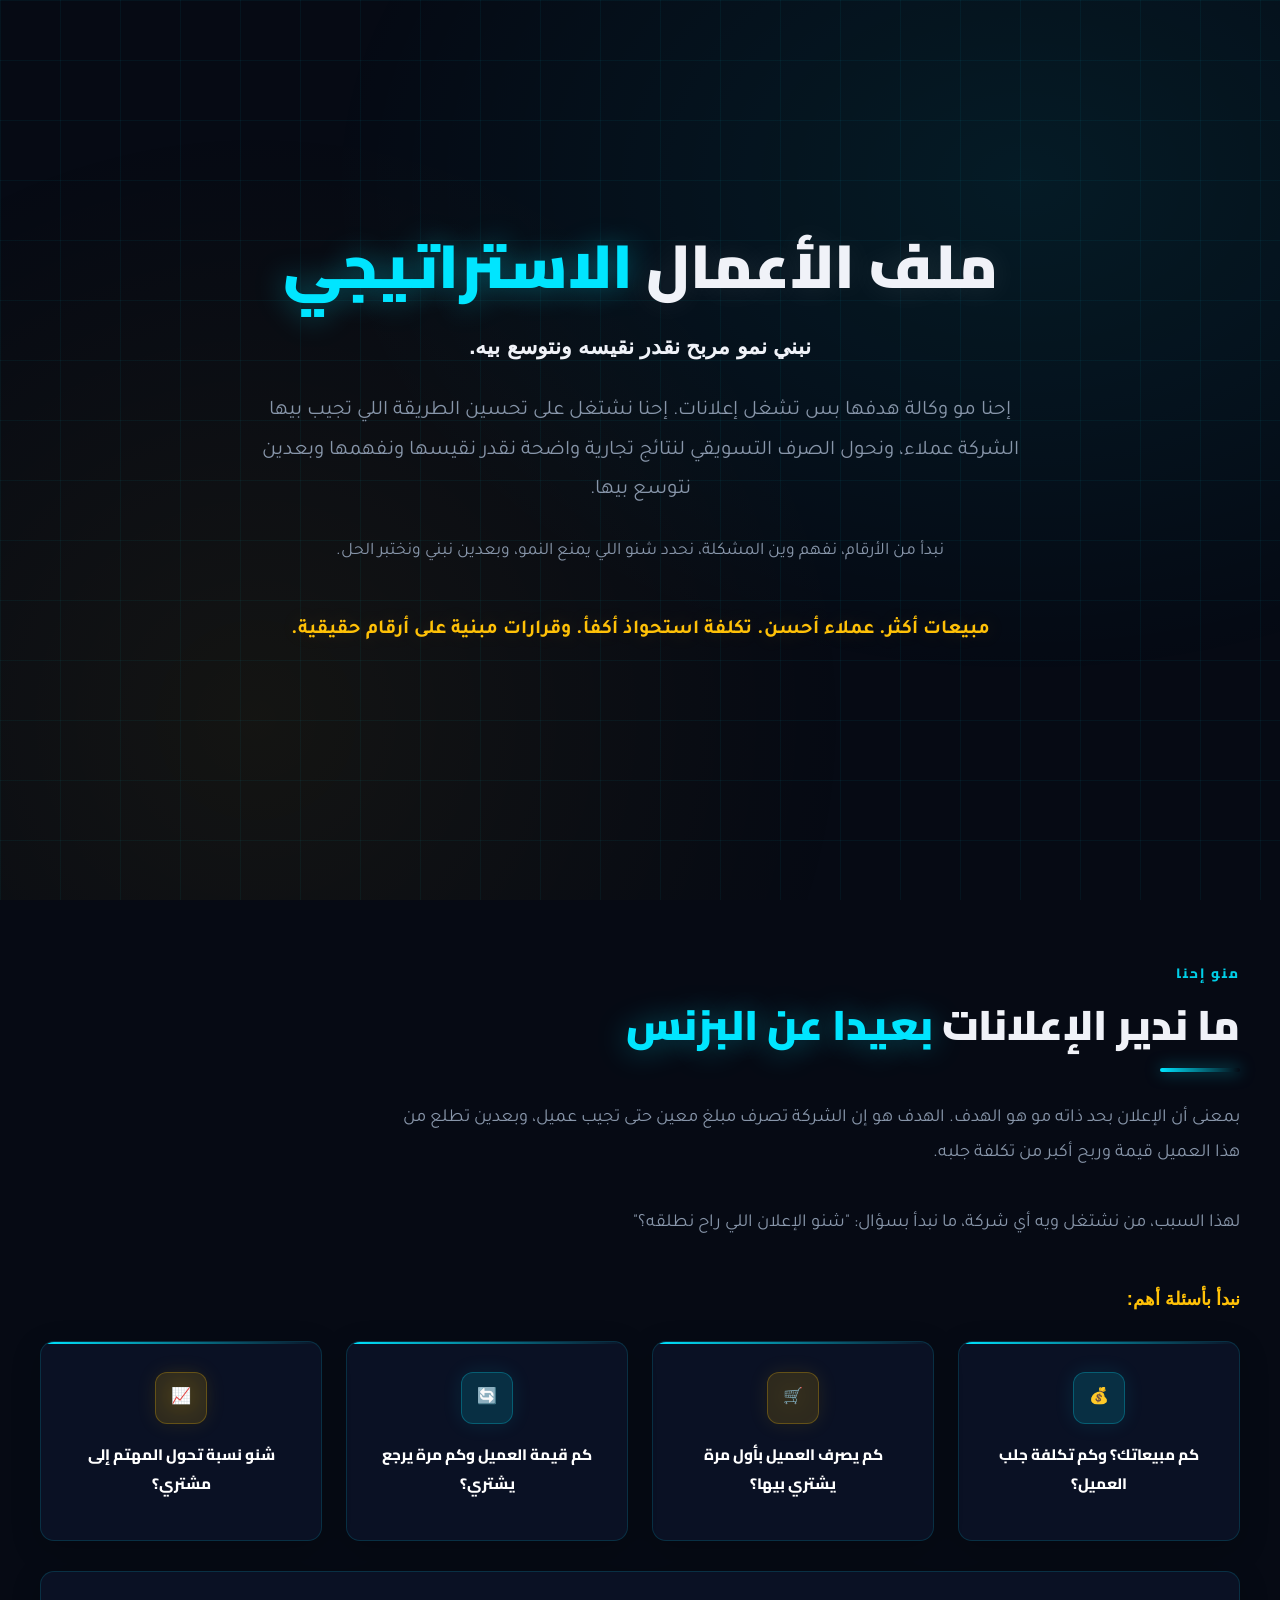
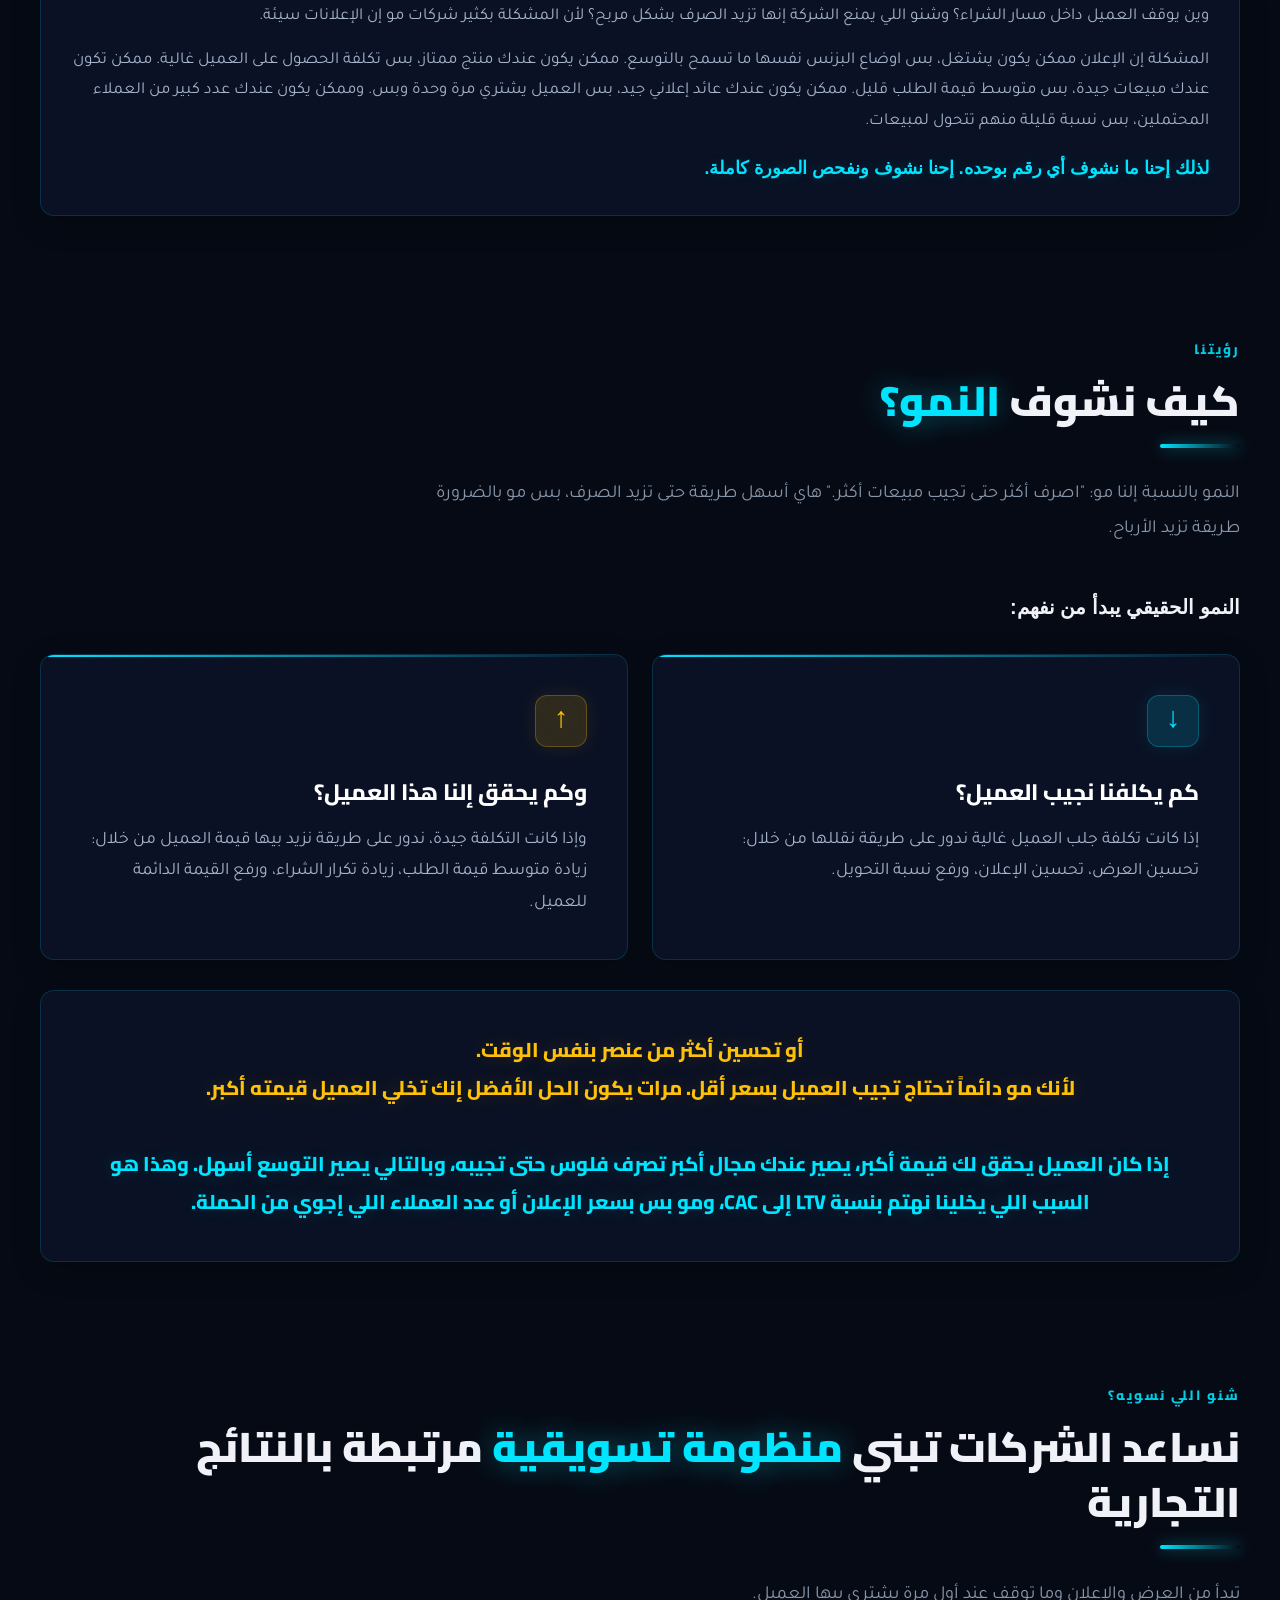
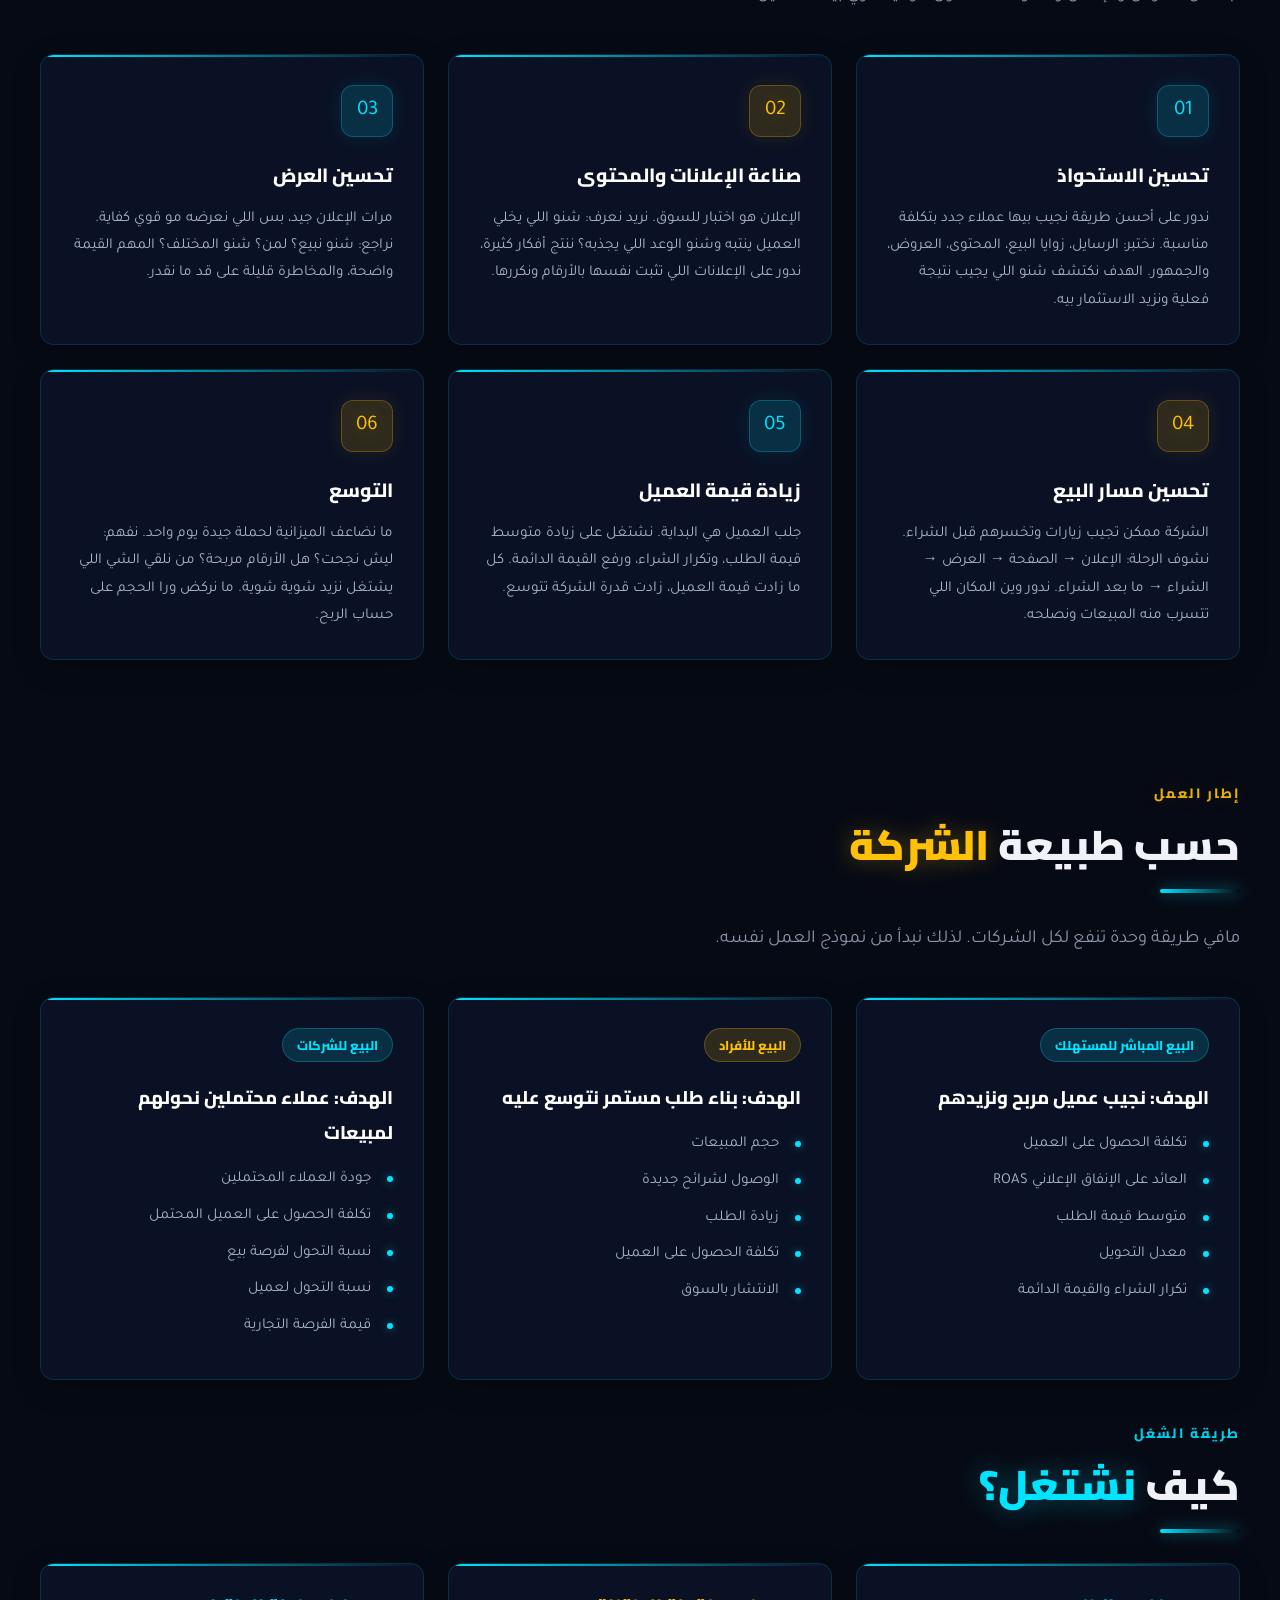
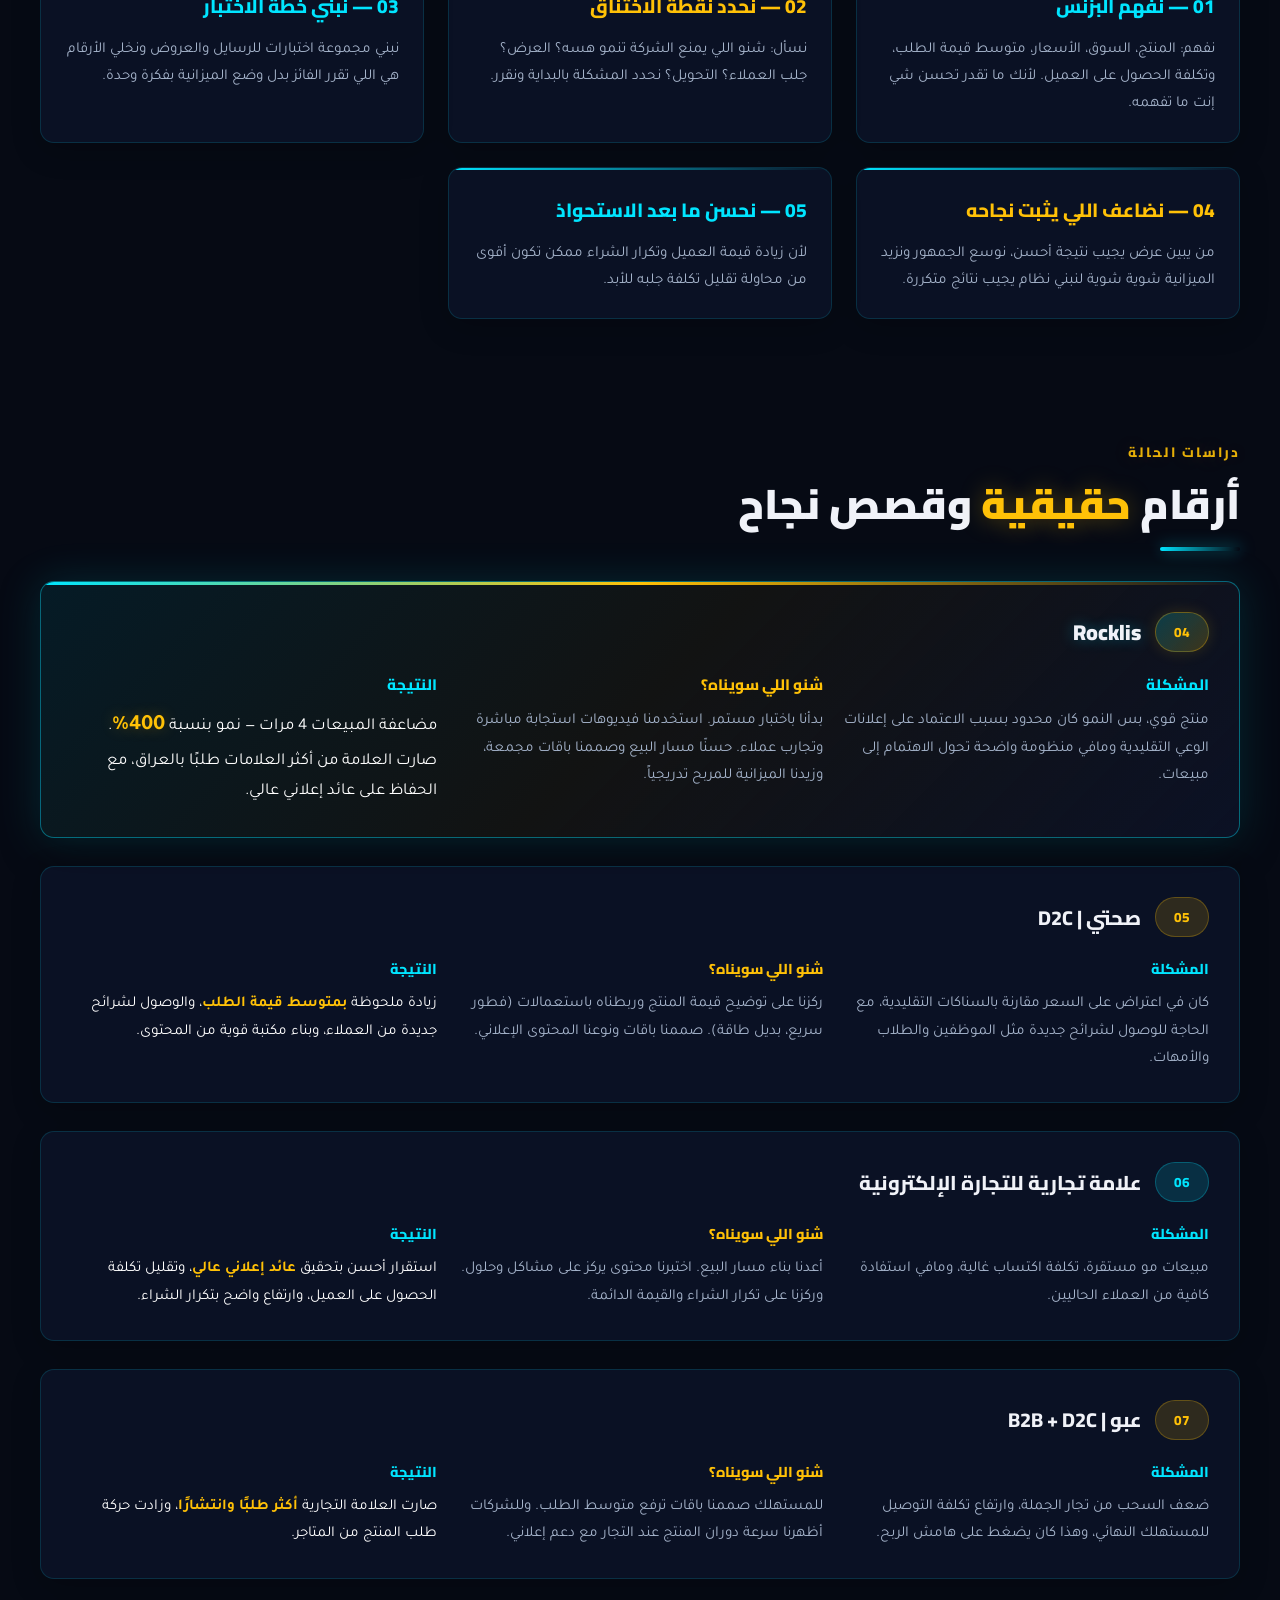
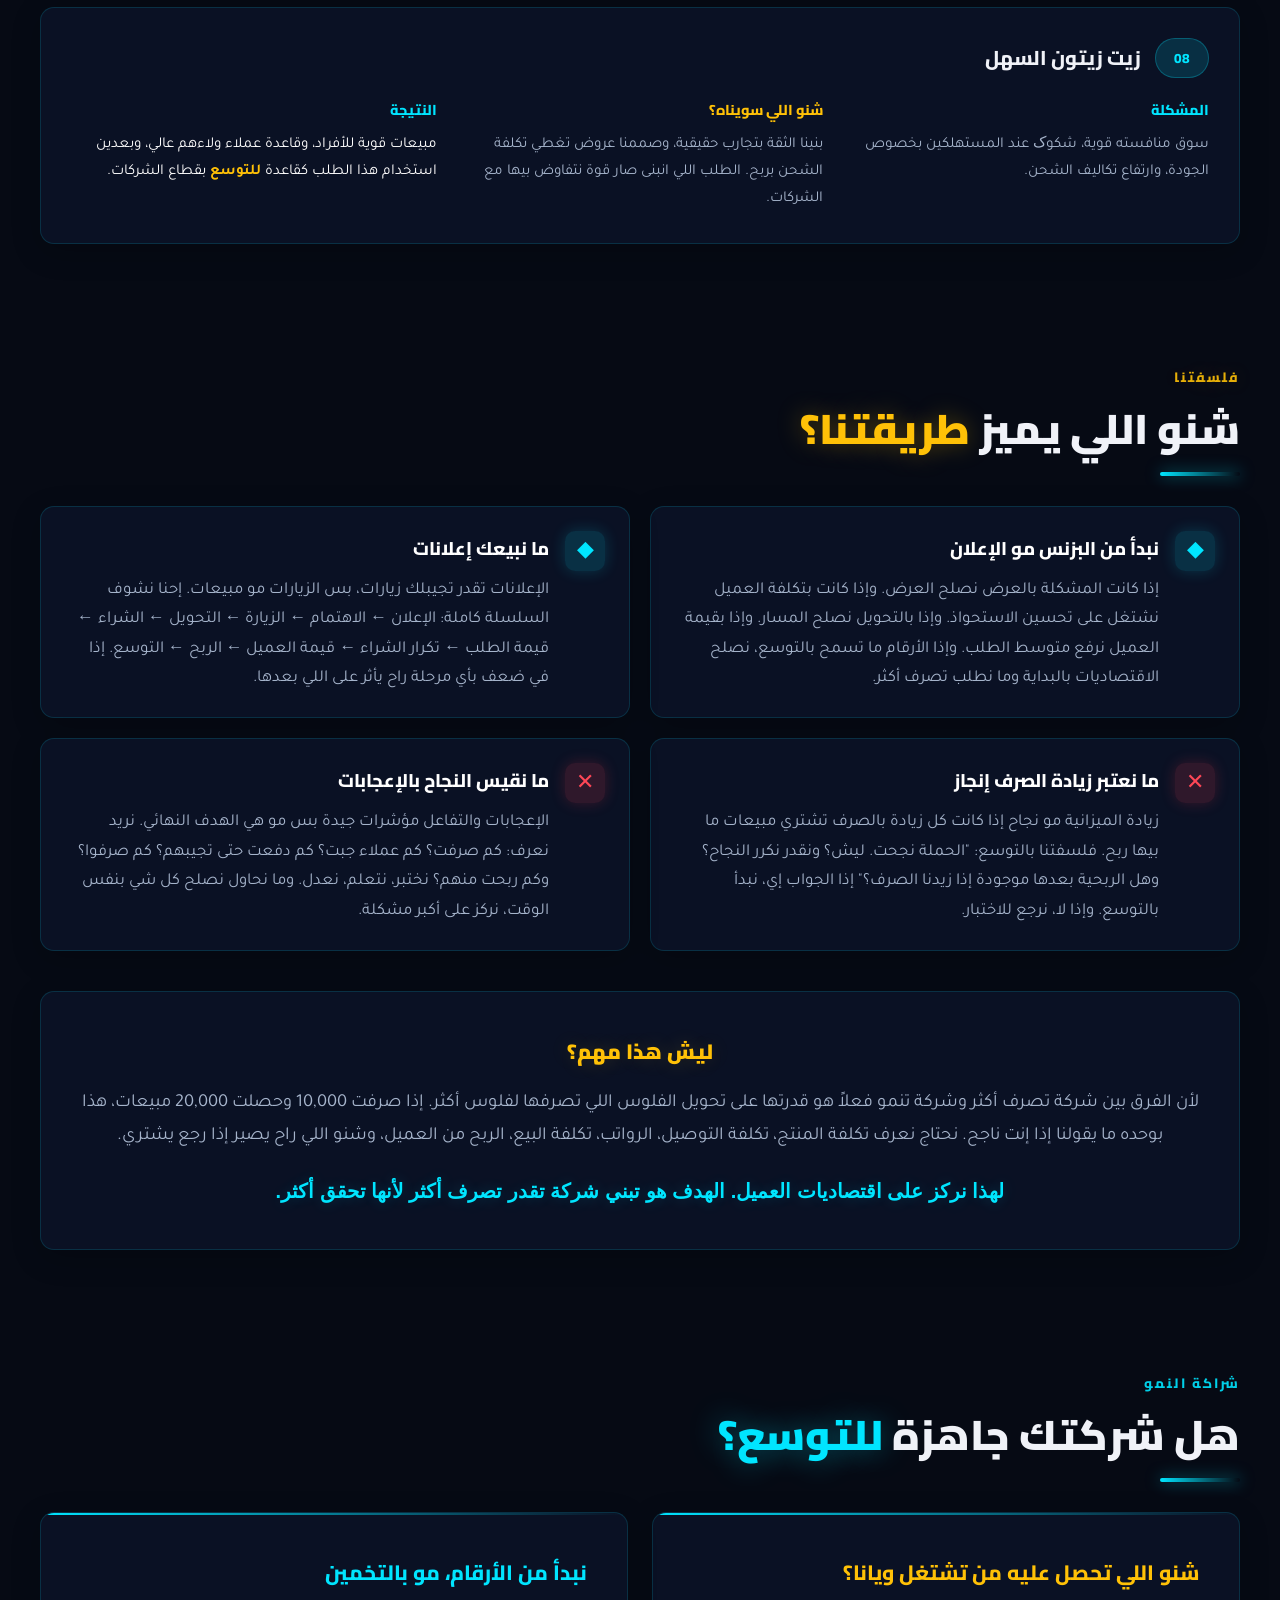
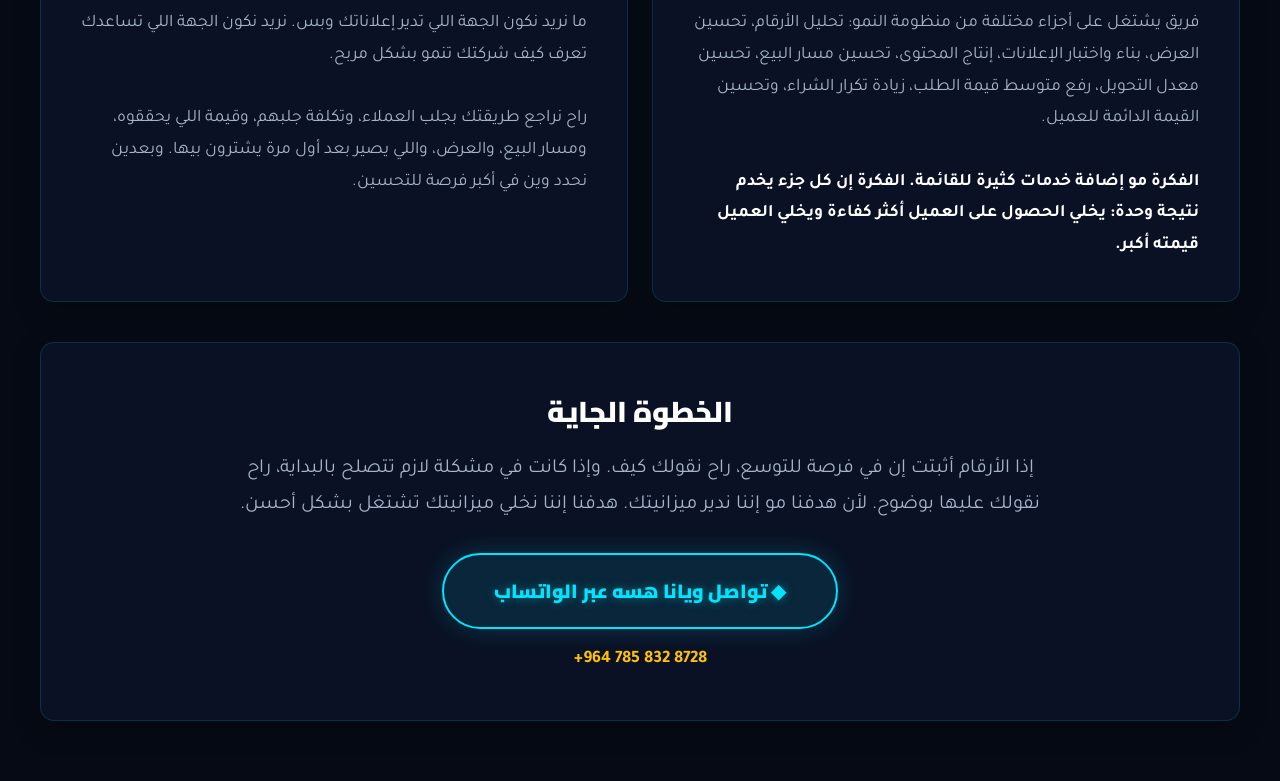
==== commit 041a87f2: "feat: perfect PDF deck alignment with glows and explicit page breaks" ====
--- a/test.html
+++ b/test.html
@@ -5,19 +5,16 @@
   <meta name="viewport" content="width=device-width, initial-scale=1.0">
   <title>خطوات | ملف الأعمال الاستراتيجي — نسخة للطباعة</title>
   
-  <!-- استيراد الخطوط -->
   <link rel="stylesheet" href="https://fonts.googleapis.com/css2?family=Cairo:wght@400;600;700;800;900&family=Tajawal:wght@300;400;500;700&display=swap">
 
   <style>
     /* ============================================
-       KHATAWAT PORTFOLIO — PDF Optimized Styles
+       KHATAWAT PORTFOLIO — ADVANCED PDF EXPORT
        ============================================ */
-
     :root {
       --bg-primary: #060a14;
       --bg-secondary: #0b1020;
       --bg-card: rgba(12, 18, 38, 0.88);
-      --bg-card-hover: rgba(18, 28, 58, 0.95);
       --accent-cyan: #00e5ff;
       --accent-cyan-dim: rgba(0, 229, 255, 0.15);
       --accent-cyan-glow: rgba(0, 229, 255, 0.35);
@@ -29,332 +26,338 @@
       --text-heading: #f0f2f8;
       --text-muted: #5a6a80;
       --border-subtle: rgba(0, 229, 255, 0.12);
-      --border-gold: rgba(255, 193, 7, 0.15);
       --radius-sm: 8px;
       --radius-md: 14px;
-      --radius-lg: 20px;
     }
 
     *, *::before, *::after { margin: 0; padding: 0; box-sizing: border-box; }
     
-    html { font-size: 16px; }
-
+    /* Global Print Adjustments */
+    html { font-size: 16px; background: #060a14; }
+    
     body {
       font-family: 'Tajawal', sans-serif;
-      background: var(--bg-primary);
-      color: var(--text-primary);
+      background: #060a14 !important;
+      color: #e4e8f0 !important;
       direction: rtl;
       -webkit-font-smoothing: antialiased;
-    }
-
-    h1, h2, h3, h4 { font-family: 'Cairo', sans-serif; color: var(--text-heading); line-height: 1.3; }
+      -webkit-print-color-adjust: exact !important;
+      print-color-adjust: exact !important;
+    }
+
+    h1, h2, h3, h4 { font-family: 'Cairo', sans-serif; color: #f0f2f8 !important; line-height: 1.3; }
     a { text-decoration: none; color: inherit; }
 
-    /* ── Background ── */
+    /* ── Backgrounds (Forced to Print) ── */
     .bg-grid {
       position: fixed; top: 0; left: 0; width: 100%; height: 100%; z-index: 0; pointer-events: none;
-      background-image: linear-gradient(rgba(0, 229, 255, 0.03) 1px, transparent 1px), linear-gradient(90deg, rgba(0, 229, 255, 0.03) 1px, transparent 1px);
-      background-size: 60px 60px;
+      background-image: linear-gradient(rgba(0, 229, 255, 0.05) 1px, transparent 1px), linear-gradient(90deg, rgba(0, 229, 255, 0.05) 1px, transparent 1px) !important;
+      background-size: 60px 60px !important;
     }
 
     .bg-radial {
       position: fixed; top: 0; left: 0; width: 100%; height: 100%; z-index: 0; pointer-events: none;
-      background: radial-gradient(ellipse 600px 400px at 80% 20%, rgba(0, 229, 255, 0.06), transparent),
-                  radial-gradient(ellipse 500px 500px at 20% 80%, rgba(255, 193, 7, 0.04), transparent);
-    }
-
-    /* ── Sections ── */
-    .section { position: relative; z-index: 1; padding: 60px 40px; max-width: 1280px; margin: 0 auto; }
+      background: radial-gradient(ellipse 700px 500px at 80% 20%, rgba(0, 229, 255, 0.08), transparent),
+                  radial-gradient(ellipse 600px 600px at 20% 80%, rgba(255, 193, 7, 0.06), transparent) !important;
+    }
+
+    /* ── Page Splitting Magic ── */
+    /* By grouping content into explicit "print-page" blocks, we force the PDF to separate them cleanly */
+    .print-page {
+      position: relative;
+      z-index: 1;
+      width: 100%;
+      max-width: 1280px;
+      margin: 0 auto;
+      padding: 60px 40px;
+      page-break-after: always !important;
+      break-after: page !important;
+      display: flex;
+      flex-direction: column;
+      justify-content: center;
+      min-height: 100vh; /* Centers content nicely on web preview */
+    }
+
+    /* Long pages that naturally span multiple PDF pages */
+    .print-page.flow {
+      min-height: auto;
+      display: block;
+    }
+
+    /* ── Typography & Colors ── */
+    .cyan { color: #00e5ff !important; text-shadow: 0 0 30px rgba(0, 229, 255, 0.4) !important; }
+    .gold { color: #ffc107 !important; text-shadow: 0 0 25px rgba(255, 193, 7, 0.35) !important; }
+
+    .section-label {
+      display: inline-block; font-family: 'Cairo', sans-serif; font-size: 0.85rem; font-weight: 800; text-transform: uppercase;
+      letter-spacing: 2px; color: #00e5ff !important; margin-bottom: 12px; opacity: 0.9;
+    }
+    .section-label.gold { color: #ffc107 !important; }
+
+    .section-title { font-size: 2.6rem; font-weight: 900; margin-bottom: 16px; }
     
-    .section-label {
-      display: inline-block; font-family: 'Cairo', sans-serif; font-size: 0.75rem; font-weight: 700; text-transform: uppercase;
-      letter-spacing: 2px; color: var(--accent-cyan); margin-bottom: 10px; opacity: 0.7;
-    }
-    .section-label.gold { color: var(--accent-gold); }
-
-    .section-title { font-size: 2.4rem; font-weight: 800; margin-bottom: 12px; }
-    .section-title .cyan { color: var(--accent-cyan); }
-    .section-title .gold { color: var(--accent-gold); }
-
     .title-line {
-      width: 60px; height: 3px; border-radius: 3px; margin-bottom: 28px;
-      background: linear-gradient(90deg, var(--accent-cyan), transparent);
-    }
-
-    .section-desc { font-size: 1.1rem; color: var(--text-secondary); line-height: 1.85; max-width: 800px; margin-bottom: 40px; }
+      width: 80px; height: 4px; border-radius: 4px; margin-bottom: 30px;
+      background: linear-gradient(90deg, #00e5ff, transparent) !important;
+      box-shadow: 0 0 15px rgba(0, 229, 255, 0.5) !important;
+    }
+
+    .section-desc { font-size: 1.15rem; color: #8896aa !important; line-height: 1.9; max-width: 850px; margin-bottom: 40px; }
 
     /* ── Hero ── */
-    .hero {
-      display: flex; align-items: center; justify-content: center; text-align: center; flex-direction: column; 
-      position: relative; z-index: 1; padding: 60px 40px;
-    }
-
-    .hero-title { font-size: 3rem; font-weight: 900; margin-bottom: 16px; }
-    .hero-sub { font-size: 1.2rem; color: var(--text-secondary); max-width: 650px; line-height: 1.9; margin-bottom: 20px; }
+    .hero-title { font-size: 3.8rem; font-weight: 900; margin-bottom: 20px; text-shadow: 0 0 30px rgba(255,255,255,0.1) !important; }
+    .hero-sub { font-size: 1.3rem; color: #8896aa !important; max-width: 800px; line-height: 1.9; margin: 0 auto 24px; }
+    .hero-container { text-align: center; }
 
     /* ── Cards Grid ── */
-    .cards-grid { display: grid; gap: 20px; }
+    .cards-grid { display: grid; gap: 24px; }
     .cards-grid.cols-3 { grid-template-columns: repeat(3, 1fr); }
     .cards-grid.cols-2 { grid-template-columns: repeat(2, 1fr); }
     .cards-grid.cols-4 { grid-template-columns: repeat(4, 1fr); }
 
-    .card {
-      background: var(--bg-card); border: 1px solid var(--border-subtle);
-      border-radius: var(--radius-md); padding: 28px; position: relative; overflow: hidden;
+    /* Ensure cards NEVER break in half in PDF */
+    .card, .case-card, .feature-item {
+      page-break-inside: avoid !important;
+      break-inside: avoid !important;
+      background: rgba(12, 18, 38, 0.9) !important; 
+      border: 1px solid rgba(0, 229, 255, 0.15) !important;
+      border-radius: 14px; 
+      padding: 30px; 
+      position: relative; 
+      overflow: hidden;
+      box-shadow: 0 8px 30px rgba(0, 0, 0, 0.2) !important; /* Baked-in drop shadow */
+    }
+
+    .card::before {
+      content: ''; position: absolute; top: 0; right: 0; width: 100%; height: 2px;
+      background: linear-gradient(90deg, #00e5ff, transparent) !important;
     }
 
     .card-icon {
-      width: 48px; height: 48px; border-radius: 12px; background: var(--accent-cyan-dim); 
+      width: 52px; height: 52px; border-radius: 12px; 
+      background: rgba(0, 229, 255, 0.15) !important; 
       display: flex; align-items: center; justify-content: center;
-      color: var(--accent-cyan); font-size: 1.2rem; margin-bottom: 18px; border: 1px solid rgba(0, 229, 255, 0.2);
-    }
-    .card-icon.gold { background: var(--accent-gold-dim); color: var(--accent-gold); border-color: rgba(255, 193, 7, 0.2); }
-
-    .card-title { font-family: 'Cairo', sans-serif; font-size: 1.1rem; font-weight: 700; color: var(--text-heading); margin-bottom: 10px; }
-    .card-text { font-size: 0.9rem; color: var(--text-secondary); line-height: 1.75; }
-
-    /* ── Case Cards ── */
-    .case-card { background: var(--bg-card); border: 1px solid var(--border-subtle); border-radius: var(--radius-md); padding: 28px; }
-    
+      color: #00e5ff !important; font-size: 1.3rem; margin-bottom: 20px; 
+      border: 1px solid rgba(0, 229, 255, 0.25) !important;
+      box-shadow: 0 0 20px rgba(0, 229, 255, 0.1) !important;
+    }
+    .card-icon.gold { background: rgba(255, 193, 7, 0.15) !important; color: #ffc107 !important; border-color: rgba(255, 193, 7, 0.25) !important; box-shadow: 0 0 20px rgba(255, 193, 7, 0.1) !important;}
+
+    .card-title { font-family: 'Cairo', sans-serif; font-size: 1.2rem; font-weight: 800; color: #ffffff !important; margin-bottom: 12px; }
+    .card-text { font-size: 0.95rem; color: #a5b4cb !important; line-height: 1.8; }
+
+    /* ── Case Cards Special Formatting ── */
     .case-featured {
-      border: 1.5px solid rgba(0, 229, 255, 0.3);
-      background: linear-gradient(135deg, rgba(0, 229, 255, 0.05), rgba(255, 193, 7, 0.04), rgba(12, 18, 38, 0.88));
+      border: 1.5px solid rgba(0, 229, 255, 0.4) !important;
+      background: linear-gradient(135deg, rgba(0, 229, 255, 0.08), rgba(255, 193, 7, 0.05), rgba(12, 18, 38, 0.95)) !important;
+      box-shadow: 0 0 40px rgba(0, 229, 255, 0.15), 0 10px 40px rgba(0, 0, 0, 0.4) !important;
+    }
+    .case-featured::before {
+      content: ''; position: absolute; top: 0; right: 0; width: 100%; height: 3px;
+      background: linear-gradient(90deg, #00e5ff, #ffc107, transparent) !important;
     }
 
     .featured-badge {
       display: inline-flex; align-items: center; padding: 4px 14px; border-radius: 50px;
-      font-family: 'Cairo', sans-serif; font-size: 0.72rem; font-weight: 700;
-      background: linear-gradient(135deg, var(--accent-cyan-dim), var(--accent-gold-dim));
-      color: var(--accent-gold); border: 1px solid rgba(255, 193, 7, 0.25);
+      font-family: 'Cairo', sans-serif; font-size: 0.75rem; font-weight: 800;
+      background: linear-gradient(135deg, rgba(0, 229, 255, 0.2), rgba(255, 193, 7, 0.2)) !important;
+      color: #ffc107 !important; border: 1px solid rgba(255, 193, 7, 0.3) !important;
+      box-shadow: 0 0 15px rgba(255, 193, 7, 0.15) !important;
     }
 
     .case-badge {
       display: inline-block; padding: 4px 14px; border-radius: 50px;
-      font-family: 'Cairo', sans-serif; font-size: 0.78rem; font-weight: 700;
-      background: var(--accent-cyan-dim); color: var(--accent-cyan); border: 1px solid rgba(0, 229, 255, 0.2); margin-bottom: 14px;
+      font-family: 'Cairo', sans-serif; font-size: 0.8rem; font-weight: 800;
+      background: rgba(0, 229, 255, 0.15) !important; color: #00e5ff !important; 
+      border: 1px solid rgba(0, 229, 255, 0.25) !important; margin-bottom: 16px;
     }
 
     .bullet-list { list-style: none; padding: 0; }
     .bullet-list li {
-      position: relative; padding-right: 22px; margin-bottom: 8px; font-size: 0.9rem; color: var(--text-secondary); line-height: 1.75;
+      position: relative; padding-right: 22px; margin-bottom: 10px; font-size: 0.95rem; color: #a5b4cb !important; line-height: 1.75;
     }
     .bullet-list li::before {
-      content: ''; position: absolute; right: 0; top: 10px; width: 6px; height: 6px; border-radius: 50%; background: var(--accent-cyan);
+      content: ''; position: absolute; right: 0; top: 10px; width: 6px; height: 6px; border-radius: 50%; 
+      background: #00e5ff !important; box-shadow: 0 0 10px rgba(0, 229, 255, 0.5) !important;
     }
 
     /* ── Feature Grid ── */
-    .feature-grid { display: grid; grid-template-columns: repeat(2, 1fr); gap: 16px; }
+    .feature-grid { display: grid; grid-template-columns: repeat(2, 1fr); gap: 20px; }
     .feature-item {
-      display: flex; align-items: flex-start; gap: 14px;
-      background: var(--bg-card); border: 1px solid var(--border-subtle); border-radius: var(--radius-md); padding: 22px;
+      display: flex; align-items: flex-start; gap: 16px;
+      background: rgba(12, 18, 38, 0.9) !important; border: 1px solid rgba(0, 229, 255, 0.15) !important; border-radius: 14px; padding: 24px;
     }
     .feature-icon {
-      flex-shrink: 0; width: 36px; height: 36px; border-radius: 10px;
-      background: var(--accent-cyan-dim); display: flex; align-items: center; justify-content: center;
-      color: var(--accent-cyan); font-size: 1rem;
-    }
-    .feature-text { font-size: 0.93rem; color: var(--text-secondary); line-height: 1.7; }
-
-    .glow-btn {
-      display: inline-flex; align-items: center; padding: 12px 28px; border-radius: 50px;
-      font-family: 'Cairo', sans-serif; font-size: 0.88rem; font-weight: 700;
-      color: var(--accent-cyan); background: rgba(0, 229, 255, 0.06); border: 1.5px solid rgba(0, 229, 255, 0.3);
-    }
-
-    .section-divider {
-      width: 100%; max-width: 1280px; margin: 0 auto; height: 1px; background: var(--border-subtle);
-    }
-
-    /* ── PDF Print Optimization ── */
+      flex-shrink: 0; width: 40px; height: 40px; border-radius: 10px;
+      background: rgba(0, 229, 255, 0.15) !important; display: flex; align-items: center; justify-content: center;
+      color: #00e5ff !important; font-size: 1.1rem; box-shadow: 0 0 15px rgba(0, 229, 255, 0.2) !important;
+    }
+    .feature-text { font-size: 0.95rem; color: #a5b4cb !important; line-height: 1.75; }
+
+    /* ── PDF Explicit Page Settings ── */
     @media print {
-      * {
-        -webkit-print-color-adjust: exact !important;
-        print-color-adjust: exact !important;
+      @page {
+        size: auto; /* Or specific size if provided by the user converter, typically A4 or Letter */
+        margin: 0 !important; /* Edge to edge printing */
       }
       body {
-        background-color: var(--bg-primary) !important;
-        color: var(--text-primary) !important;
+        margin: 0 !important;
+        padding: 0 !important;
       }
-      .bg-grid, .bg-radial {
-        display: none !important; /* Hide fixed backgrounds to avoid weird print tiling */
+      .print-page {
+        /* Ensure pages snap perfectly in PDF */
+        min-height: 100vh !important; 
+        padding: 80px 60px !important; 
+        margin: 0 !important;
       }
-      .card, .case-card, .feature-item {
-        page-break-inside: avoid;
-        break-inside: avoid;
-        border: 1px solid rgba(0, 229, 255, 0.2) !important;
-        background-color: #0c1226 !important;
+      .print-page.flow {
+        min-height: auto !important;
       }
-      .section {
-        padding: 40px 20px !important;
-        page-break-inside: auto;
+      /* Ensure text renders pure */
+      p, div, span, li { text-shadow: none; /* Soften text shadows in print if they look muddy, but keep glow on accents */ }
+      .cyan, .gold, .hero-title, .title-line, .card-icon, .feature-icon, .featured-badge, .bullet-list li::before {
+        /* Maintain glow explicitly in print */
+        -webkit-filter: drop-shadow(0px 0px 5px rgba(0, 229, 255, 0.3)) !important;
       }
-      h2, h3, .section-label {
-        page-break-after: avoid;
-      }
-      /* Ensure text colors are forced in print */
-      .cyan { color: #00e5ff !important; }
-      .gold { color: #ffc107 !important; }
-      .card-title, .hero-title, .section-title { color: #ffffff !important; }
-      .card-text, .section-desc, .feature-text, .bullet-list li { color: #a5b4cb !important; }
     }
   </style>
 </head>
 <body>
 
-<!-- ═══════════ HERO ═══════════ -->
-<section class="hero" id="hero">
-  <h1 class="hero-title">ملف الأعمال <span class="cyan">الاستراتيجي</span></h1>
-  <p class="hero-sub" style="font-size: 1.3rem; font-weight: 700; color: var(--text-heading);">نبني نمو مربح نقدر نقيسه ونتوسع بيه.</p>
-  <p class="hero-sub" style="margin-top: -20px; margin-bottom: 24px;">إحنا مو وكالة هدفها بس تشغل إعلانات. إحنا نشتغل على تحسين الطريقة اللي تجيب بيها الشركة عملاء، ونحول الصرف التسويقي لنتائج تجارية واضحة نقدر نقيسها ونفهمها وبعدين نتوسع بيها.</p>
-  
-  <p class="hero-sub" style="font-size: 1rem; color: var(--text-secondary); max-width: 700px; margin: 0 auto 30px;">
-    نبدأ من الأرقام، نفهم وين المشكلة، نحدد شنو اللي يمنع النمو، وبعدين نبني ونختبر الحل.<br>
-    <strong style="color: var(--accent-gold);">مبيعات أكثر. عملاء أحسن. تكلفة استحواذ أكفأ. وقرارات مبنية على أرقام حقيقية.</strong>
-  </p>
-</section>
-
-<!-- ═══════════ ABOUT ═══════════ -->
-<section class="section" id="about">
+<div class="bg-grid"></div>
+<div class="bg-radial"></div>
+
+<!-- ═══════════ PAGE 1: HERO ═══════════ -->
+<div class="print-page">
+  <div class="hero-container">
+    <h1 class="hero-title">ملف الأعمال <span class="cyan">الاستراتيجي</span></h1>
+    <p class="hero-sub" style="font-size: 1.4rem; font-weight: 800; color: #f0f2f8 !important;">نبني نمو مربح نقدر نقيسه ونتوسع بيه.</p>
+    <p class="hero-sub">إحنا مو وكالة هدفها بس تشغل إعلانات. إحنا نشتغل على تحسين الطريقة اللي تجيب بيها الشركة عملاء، ونحول الصرف التسويقي لنتائج تجارية واضحة نقدر نقيسها ونفهمها وبعدين نتوسع بيها.</p>
+    
+    <p class="hero-sub" style="font-size: 1.1rem; max-width: 750px;">
+      نبدأ من الأرقام، نفهم وين المشكلة، نحدد شنو اللي يمنع النمو، وبعدين نبني ونختبر الحل.<br><br>
+      <strong style="color: #ffc107 !important; font-size: 1.25rem; display: block; margin-top: 10px; text-shadow: 0 0 20px rgba(255,193,7,0.2) !important;">مبيعات أكثر. عملاء أحسن. تكلفة استحواذ أكفأ. وقرارات مبنية على أرقام حقيقية.</strong>
+    </p>
+  </div>
+</div>
+
+<!-- ═══════════ PAGE 2: ABOUT ═══════════ -->
+<div class="print-page">
   <div class="section-label">منو إحنا</div>
   <h2 class="section-title">ما ندير الإعلانات <span class="cyan">بعيدا عن البزنس</span></h2>
   <div class="title-line"></div>
-  <p class="section-desc">بمعنى أن الإعلان بحد ذاته مو هو الهدف. الهدف هو إن الشركة تصرف مبلغ معين حتى تجيب عميل، وبعدين تطلع من هذا العميل قيمة وربح أكبر من تكلفة جلبه.</p>
-  <p class="section-desc" style="margin-bottom: 24px;">لهذا السبب، من نشتغل ويه أي شركة، ما نبدأ بسؤال: "شنو الإعلان اللي راح نطلقه؟"</p>
+  <p class="section-desc">بمعنى أن الإعلان بحد ذاته مو هو الهدف. الهدف هو إن الشركة تصرف مبلغ معين حتى تجيب عميل، وبعدين تطلع من هذا العميل قيمة وربح أكبر من تكلفة جلبه.<br><br>لهذا السبب، من نشتغل ويه أي شركة، ما نبدأ بسؤال: "شنو الإعلان اللي راح نطلقه؟"</p>
   
-  <p class="section-desc" style="color: var(--accent-gold); font-weight: 700; margin-bottom: 20px;">نبدأ بأسئلة أهم:</p>
-
-  <div class="cards-grid cols-4">
+  <p class="section-desc" style="color: #ffc107 !important; font-weight: 800; margin-bottom: 24px;">نبدأ بأسئلة أهم:</p>
+
+  <div class="cards-grid cols-4" style="margin-bottom: 30px;">
     <div class="card" style="text-align:center;">
-      <div class="card-icon" style="margin:0 auto 14px;"><span style="font-size:0.85rem;">💰</span></div>
-      <div class="card-title" style="font-size:0.9rem;">كم مبيعاتك؟ وكم تكلفة جلب العميل؟</div>
+      <div class="card-icon" style="margin:0 auto 16px;"><span style="font-size:1rem;">💰</span></div>
+      <div class="card-title" style="font-size:0.95rem;">كم مبيعاتك؟ وكم تكلفة جلب العميل؟</div>
     </div>
     <div class="card" style="text-align:center;">
-      <div class="card-icon gold" style="margin:0 auto 14px;"><span style="font-size:0.85rem;">🛒</span></div>
-      <div class="card-title" style="font-size:0.9rem;">كم يصرف العميل بأول مرة يشتري بيها؟</div>
+      <div class="card-icon gold" style="margin:0 auto 16px;"><span style="font-size:1rem;">🛒</span></div>
+      <div class="card-title" style="font-size:0.95rem;">كم يصرف العميل بأول مرة يشتري بيها؟</div>
     </div>
     <div class="card" style="text-align:center;">
-      <div class="card-icon" style="margin:0 auto 14px;"><span style="font-size:0.85rem;">🔄</span></div>
-      <div class="card-title" style="font-size:0.9rem;">كم قيمة العميل وكم مرة يرجع يشتري؟</div>
+      <div class="card-icon" style="margin:0 auto 16px;"><span style="font-size:1rem;">🔄</span></div>
+      <div class="card-title" style="font-size:0.95rem;">كم قيمة العميل وكم مرة يرجع يشتري؟</div>
     </div>
     <div class="card" style="text-align:center;">
-      <div class="card-icon gold" style="margin:0 auto 14px;"><span style="font-size:0.85rem;">📈</span></div>
-      <div class="card-title" style="font-size:0.9rem;">شنو نسبة تحول المهتم إلى مشتري؟</div>
-    </div>
-  </div>
-
-  <div class="case-card" style="margin-top:28px;">
-    <p class="card-text">وين يوقف العميل داخل مسار الشراء؟ وشنو اللي يمنع الشركة إنها تزيد الصرف بشكل مربح؟ لأن المشكلة بكثير شركات مو إن الإعلانات سيئة.</p>
-    <p class="card-text" style="margin-top:12px;">المشكلة إن الإعلان ممكن يكون يشتغل، بس اوضاع البزنس نفسها ما تسمح بالتوسع. ممكن يكون عندك منتج ممتاز، بس تكلفة الحصول على العميل غالية. ممكن تكون عندك مبيعات جيدة، بس متوسط قيمة الطلب قليل. ممكن يكون عندك عائد إعلاني جيد، بس العميل يشتري مرة وحدة وبس. وممكن يكون عندك عدد كبير من العملاء المحتملين، بس نسبة قليلة منهم تتحول لمبيعات.</p>
-    <p class="card-text" style="margin-top:12px; color:var(--accent-cyan); font-weight:600;">لذلك إحنا ما نشوف أي رقم بوحده. إحنا نشوف ونفحص الصورة كاملة.</p>
-  </div>
-</section>
-
-<div class="section-divider"></div>
-
-<!-- ═══════════ GROWTH VIEW ═══════════ -->
-<section class="section" id="growth">
+      <div class="card-icon gold" style="margin:0 auto 16px;"><span style="font-size:1rem;">📈</span></div>
+      <div class="card-title" style="font-size:0.95rem;">شنو نسبة تحول المهتم إلى مشتري؟</div>
+    </div>
+  </div>
+
+  <div class="case-card">
+    <p class="card-text" style="font-size: 1.05rem;">وين يوقف العميل داخل مسار الشراء؟ وشنو اللي يمنع الشركة إنها تزيد الصرف بشكل مربح؟ لأن المشكلة بكثير شركات مو إن الإعلانات سيئة.</p>
+    <p class="card-text" style="margin-top:14px; font-size: 1.05rem;">المشكلة إن الإعلان ممكن يكون يشتغل، بس اوضاع البزنس نفسها ما تسمح بالتوسع. ممكن يكون عندك منتج ممتاز، بس تكلفة الحصول على العميل غالية. ممكن تكون عندك مبيعات جيدة، بس متوسط قيمة الطلب قليل. ممكن يكون عندك عائد إعلاني جيد، بس العميل يشتري مرة وحدة وبس. وممكن يكون عندك عدد كبير من العملاء المحتملين، بس نسبة قليلة منهم تتحول لمبيعات.</p>
+    <p class="card-text" style="margin-top:16px; color:#00e5ff !important; font-weight:800; font-size: 1.1rem; text-shadow: 0 0 15px rgba(0,229,255,0.2) !important;">لذلك إحنا ما نشوف أي رقم بوحده. إحنا نشوف ونفحص الصورة كاملة.</p>
+  </div>
+</div>
+
+<!-- ═══════════ PAGE 3: GROWTH VIEW ═══════════ -->
+<div class="print-page">
   <div class="section-label">رؤيتنا</div>
   <h2 class="section-title">كيف نشوف <span class="cyan">النمو؟</span></h2>
   <div class="title-line"></div>
   <p class="section-desc">النمو بالنسبة إلنا مو: "اصرف أكثر حتى تجيب مبيعات أكثر." هاي أسهل طريقة حتى تزيد الصرف، بس مو بالضرورة طريقة تزيد الأرباح.</p>
-  <p class="section-desc" style="font-weight: 700; color: var(--text-heading); margin-bottom: 24px;">النمو الحقيقي يبدأ من نفهم:</p>
-
-  <div class="cards-grid cols-2">
-    <div class="card">
-      <div class="card-icon">↓</div>
-      <div class="card-title">كم يكلفنا نجيب العميل؟</div>
-      <div class="card-text">إذا كانت تكلفة جلب العميل غالية ندور على طريقة نقللها من خلال: تحسين العرض، تحسين الإعلان، ورفع نسبة التحويل.</div>
-    </div>
-    <div class="card">
-      <div class="card-icon gold">↑</div>
-      <div class="card-title">وكم يحقق إلنا هذا العميل؟</div>
-      <div class="card-text">وإذا كانت التكلفة جيدة، ندور على طريقة نزيد بيها قيمة العميل من خلال: زيادة متوسط قيمة الطلب، زيادة تكرار الشراء، ورفع القيمة الدائمة للعميل.</div>
-    </div>
-  </div>
-
-  <div class="case-card" style="margin-top:24px; text-align:center;">
-    <p style="font-family:'Cairo',sans-serif; font-size:1.05rem; font-weight:700; color:var(--accent-gold); line-height:1.8;">
+  <p class="section-desc" style="font-weight: 800; color: #f0f2f8 !important; margin-bottom: 28px; font-size: 1.25rem;">النمو الحقيقي يبدأ من نفهم:</p>
+
+  <div class="cards-grid cols-2" style="margin-bottom: 30px;">
+    <div class="card" style="padding: 40px;">
+      <div class="card-icon" style="font-size: 1.8rem; margin-bottom: 24px;">↓</div>
+      <div class="card-title" style="font-size: 1.4rem;">كم يكلفنا نجيب العميل؟</div>
+      <div class="card-text" style="font-size: 1.1rem;">إذا كانت تكلفة جلب العميل غالية ندور على طريقة نقللها من خلال: تحسين العرض، تحسين الإعلان، ورفع نسبة التحويل.</div>
+    </div>
+    <div class="card" style="padding: 40px;">
+      <div class="card-icon gold" style="font-size: 1.8rem; margin-bottom: 24px;">↑</div>
+      <div class="card-title" style="font-size: 1.4rem;">وكم يحقق إلنا هذا العميل؟</div>
+      <div class="card-text" style="font-size: 1.1rem;">وإذا كانت التكلفة جيدة، ندور على طريقة نزيد بيها قيمة العميل من خلال: زيادة متوسط قيمة الطلب، زيادة تكرار الشراء، ورفع القيمة الدائمة للعميل.</div>
+    </div>
+  </div>
+
+  <div class="case-card" style="text-align:center; padding: 40px;">
+    <p style="font-family:'Cairo',sans-serif; font-size:1.25rem; font-weight:800; color:#ffc107 !important; line-height:1.9; text-shadow: 0 0 20px rgba(255,193,7,0.2) !important;">
       أو تحسين أكثر من عنصر بنفس الوقت.<br>
-      لأنك مو دائماً تحتاج تجيب العميل بسعر أقل. مرات يكون الحل الأفضل إنك تخلي العميل قيمته أكبر.<br>
-      <span style="color:var(--accent-cyan);">إذا كان العميل يحقق لك قيمة أكبر، يصير عندك مجال أكبر تصرف فلوس حتى تجيبه، وبالتالي يصير التوسع أسهل. وهذا هو السبب اللي يخلينا نهتم بنسبة LTV إلى CAC، ومو بس بسعر الإعلان أو عدد العملاء اللي إجوي من الحملة.</span>
+      لأنك مو دائماً تحتاج تجيب العميل بسعر أقل. مرات يكون الحل الأفضل إنك تخلي العميل قيمته أكبر.<br><br>
+      <span style="color:#00e5ff !important; text-shadow: 0 0 20px rgba(0,229,255,0.2) !important; display: block;">إذا كان العميل يحقق لك قيمة أكبر، يصير عندك مجال أكبر تصرف فلوس حتى تجيبه، وبالتالي يصير التوسع أسهل. وهذا هو السبب اللي يخلينا نهتم بنسبة LTV إلى CAC، ومو بس بسعر الإعلان أو عدد العملاء اللي إجوي من الحملة.</span>
     </p>
   </div>
-</section>
-
-<div class="section-divider"></div>
-
-<!-- ═══════════ WHAT WE DO ═══════════ -->
-<section class="section" id="services">
+</div>
+
+<!-- ═══════════ PAGE 4: WHAT WE DO ═══════════ -->
+<div class="print-page">
   <div class="section-label">شنو اللي نسويه؟</div>
   <h2 class="section-title">نساعد الشركات تبني <span class="cyan">منظومة تسويقية</span> مرتبطة بالنتائج التجارية</h2>
   <div class="title-line"></div>
   <p class="section-desc">تبدأ من العرض والإعلان وما توقف عند أول مرة يشتري بيها العميل.</p>
 
   <div class="cards-grid cols-3">
-    <!-- 01 -->
     <div class="card">
       <div class="card-icon">01</div>
       <div class="card-title">تحسين الاستحواذ</div>
-      <div class="card-text">
-        ندور على أحسن طريقة نجيب بيها عملاء جدد بتكلفة مناسبة. نختبر: الرسايل الإعلانية، زوايا البيع، المحتوى، العروض، الجمهور، مسار العميل، وصف المنتج، والصفحات. الهدف مو إننا نشغل عدد أكبر من الإعلانات. الهدف هو نكتشف شنو اللي يجيب نتيجة فعلية وبعدين نزيد الاستثمار بيه.
-      </div>
-    </div>
-    <!-- 02 -->
+      <div class="card-text">ندور على أحسن طريقة نجيب بيها عملاء جدد بتكلفة مناسبة. نختبر: الرسايل، زوايا البيع، المحتوى، العروض، والجمهور. الهدف نكتشف شنو اللي يجيب نتيجة فعلية ونزيد الاستثمار بيه.</div>
+    </div>
     <div class="card">
       <div class="card-icon gold">02</div>
       <div class="card-title">صناعة الإعلانات والمحتوى</div>
-      <div class="card-text">
-        الإعلان مو مجرد تصميم حلو. الإعلان هو اختبار للسوق. نريد نعرف: شنو الرسالة اللي تخلي العميل يوقف وينتبه؟ شنو المشكلة اللي يهتم بيها؟ شنو الوعد اللي يجذبه وشنو السبب اللي يخليه يشتري هسه؟ ننتج ونختبر أفكار كثيرة، ندور على الإعلانات اللي تثبت نفسها بالأرقام ونكررها.
-      </div>
-    </div>
-    <!-- 03 -->
+      <div class="card-text">الإعلان هو اختبار للسوق. نريد نعرف: شنو اللي يخلي العميل ينتبه وشنو الوعد اللي يجذبه؟ ننتج أفكار كثيرة، ندور على الإعلانات اللي تثبت نفسها بالأرقام ونكررها.</div>
+    </div>
     <div class="card">
       <div class="card-icon">03</div>
       <div class="card-title">تحسين العرض</div>
-      <div class="card-text">
-        مرات الإعلان جيد، بس الشي اللي نعرضه مو قوي كفاية. نراجع: شنو نبيع؟ لمن نبيعه؟ كيف نقدمه؟ شنو اللي يحصل عليه العميل؟ شنو المختلف وشنو اللي يسهل القرار؟ العرض القوي ما يحتاج يكون معقد. المهم القيمة واضحة، والمخاطرة مفهومة وقليلة على قد ما نقدر.
-      </div>
-    </div>
-    <!-- 04 -->
+      <div class="card-text">مرات الإعلان جيد، بس اللي نعرضه مو قوي كفاية. نراجع: شنو نبيع؟ لمن؟ شنو المختلف؟ المهم القيمة واضحة، والمخاطرة قليلة على قد ما نقدر.</div>
+    </div>
     <div class="card">
       <div class="card-icon gold">04</div>
       <div class="card-title">تحسين مسار البيع</div>
-      <div class="card-text">
-        الشركة ممكن تجيب آلاف الزيارات وتخسرهم قبل الشراء. نشوف الرحلة كاملة: الإعلان → الصفحة → العرض → التواصل → الشراء → ما بعد الشراء. وندور وين المكان اللي تتسرب منه المبيعات ونصلحه بالصفحة أو العرض أو المتابعة. ما نذب اللوم تلقائياً على الإعلانات.
-      </div>
-    </div>
-    <!-- 05 -->
+      <div class="card-text">الشركة ممكن تجيب زيارات وتخسرهم قبل الشراء. نشوف الرحلة: الإعلان → الصفحة → العرض → الشراء → ما بعد الشراء. ندور وين المكان اللي تتسرب منه المبيعات ونصلحه.</div>
+    </div>
     <div class="card">
       <div class="card-icon">05</div>
       <div class="card-title">زيادة قيمة العميل</div>
-      <div class="card-text">
-        جلب العميل هي بداية العلاقة. نشتغل على زيادة <strong>متوسط قيمة الطلب</strong> (الباقات والمنتجات الإضافية)، وزيادة <strong>تكرار الشراء</strong>، ورفع <strong>القيمة الدائمة للعميل</strong>. كل ما زادت قيمة العميل، زادت قدرة الشركة إنها تتحمل تكلفة استحواذ أعلى وتتوسع.
-      </div>
-    </div>
-    <!-- 06 -->
+      <div class="card-text">جلب العميل هي البداية. نشتغل على زيادة متوسط قيمة الطلب، وتكرار الشراء، ورفع القيمة الدائمة. كل ما زادت قيمة العميل، زادت قدرة الشركة تتوسع.</div>
+    </div>
     <div class="card">
       <div class="card-icon gold">06</div>
       <div class="card-title">التوسع</div>
-      <div class="card-text">
-        ما نضاعف الميزانية بس لأن في حملة جابت نتيجة جيدة ليوم. نفهم: ليش نجحت؟ هل نقدر نكرره؟ هل الأرقام بعدها مربحة؟ هل في مساحة كافية بالسوق وهل اقتصادياتك تسمح؟ من نلقي الشي اللي يشتغل نزيد شوية شوية، ومن توقف الأرقام نوقف. ما نركض ورا الحجم على حساب الربح.
-      </div>
-    </div>
-  </div>
-</section>
-
-<div class="section-divider"></div>
-
-<!-- ═══════════ FRAMEWORK ═══════════ -->
-<section class="section" id="framework">
+      <div class="card-text">ما نضاعف الميزانية لحملة جيدة يوم واحد. نفهم: ليش نجحت؟ هل الأرقام مربحة؟ من نلقي الشي اللي يشتغل نزيد شوية شوية. ما نركض ورا الحجم على حساب الربح.</div>
+    </div>
+  </div>
+</div>
+
+<!-- ═══════════ PAGE 5: FRAMEWORK ═══════════ -->
+<div class="print-page">
   <div class="section-label gold">إطار العمل</div>
   <h2 class="section-title">حسب طبيعة <span class="gold">الشركة</span></h2>
   <div class="title-line"></div>
   <p class="section-desc">مافي طريقة وحدة تنفع لكل الشركات. لذلك نبدأ من نموذج العمل نفسه.</p>
 
-  <div class="cards-grid cols-3">
-    <div class="card">
-      <div class="case-badge" style="margin-bottom:16px;">البيع المباشر للمستهلك</div>
-      <div class="card-title">الهدف: نجيب عميل مربح ونزيدهم</div>
+  <div class="cards-grid cols-3" style="margin-bottom: 40px;">
+    <div class="card">
+      <div class="case-badge" style="margin-bottom:18px;">البيع المباشر للمستهلك</div>
+      <div class="card-title" style="font-size: 1.15rem; margin-bottom: 16px;">الهدف: نجيب عميل مربح ونزيدهم</div>
       <ul class="bullet-list">
         <li>تكلفة الحصول على العميل</li>
         <li>العائد على الإنفاق الإعلاني ROAS</li>
@@ -364,8 +367,8 @@
       </ul>
     </div>
     <div class="card">
-      <div class="case-badge" style="margin-bottom:16px; background:var(--accent-gold-dim); color:var(--accent-gold); border-color:rgba(255,193,7,0.2);">البيع للأفراد</div>
-      <div class="card-title">الهدف: بناء طلب مستمر نقدر نتوسع عليه</div>
+      <div class="case-badge" style="margin-bottom:18px; background:rgba(255,193,7,0.15) !important; color:#ffc107 !important; border-color:rgba(255,193,7,0.25) !important;">البيع للأفراد</div>
+      <div class="card-title" style="font-size: 1.15rem; margin-bottom: 16px;">الهدف: بناء طلب مستمر نتوسع عليه</div>
       <ul class="bullet-list">
         <li>حجم المبيعات</li>
         <li>الوصول لشرائح جديدة</li>
@@ -375,8 +378,8 @@
       </ul>
     </div>
     <div class="card">
-      <div class="case-badge" style="margin-bottom:16px;">البيع للشركات</div>
-      <div class="card-title">الهدف: عملاء محتملين نقدر نحولهم لمبيعات</div>
+      <div class="case-badge" style="margin-bottom:18px;">البيع للشركات</div>
+      <div class="card-title" style="font-size: 1.15rem; margin-bottom: 16px;">الهدف: عملاء محتملين نحولهم لمبيعات</div>
       <ul class="bullet-list">
         <li>جودة العملاء المحتملين</li>
         <li>تكلفة الحصول على العميل المحتمل</li>
@@ -386,234 +389,236 @@
       </ul>
     </div>
   </div>
-</section>
-
-<div class="section-divider"></div>
-
-<!-- ═══════════ HOW WE WORK ═══════════ -->
-<section class="section">
+
   <div class="section-label">طريقة الشغل</div>
   <h2 class="section-title">كيف <span class="cyan">نشتغل؟</span></h2>
   <div class="title-line"></div>
-
+  
   <div class="cards-grid cols-3">
-    <div class="card">
-      <div class="card-icon">01</div>
-      <div class="card-title">نفهم البزنس</div>
-      <div class="card-text">قبل ما نطلق أي حملة، نفهم: المنتج، السوق، العميل، الأسعار، الهوامش، متوسط قيمة الطلب، تكلفة الحصول على العميل، القيمة الدائمة للعميل، طريقة البيع، ومسار العميل. لأنك ما تقدر تحسن شي إنت ما تفهمه.</div>
-    </div>
-    <div class="card">
-      <div class="card-icon gold">02</div>
-      <div class="card-title">نحدد نقطة الاختناق</div>
-      <div class="card-text">نسأل: شنو الشي اللي يمنع الشركة من النمو هسه؟ هل المشكلة بجلب العملاء؟ بالعرض؟ بالتحويل؟ بقيمة الطلب؟ أو العملاء ما يرجعون؟ لو الشركة تصرف أكثر من اللي تقدر تتحمله؟ نحدد المشكلة بالبداية ونقرر.</div>
-    </div>
-    <div class="card">
-      <div class="card-icon">03</div>
-      <div class="card-title">نبني خطة الاختبار</div>
-      <div class="card-text">بدل ما نحط كل الميزانية على فكرة وحدة، نبني مجموعة اختبارات. نختبر الرسايل، الزوايا، المحتوى، العروض، الصفحات. وبعدين نخلي الأرقام هي اللي تقرر الفائز.</div>
-    </div>
-    <div class="card">
-      <div class="card-icon gold">04</div>
-      <div class="card-title">نضاعف اللي يثبت نجاحه</div>
-      <div class="card-text">من يبين إعلان أو عرض يجيب نتيجة أحسن، نسأل: كيف نكرر النجاح؟ نسوي نسخ، نختبر زوايا، نوسع الجمهور ونزيد الميزانية شوية شوية. الفكرة إننا نبني نظام يقدر يجيب نتائج بشكل متكرر.</div>
-    </div>
-    <div class="card">
-      <div class="card-icon">05</div>
-      <div class="card-title">نحسن ما بعد الاستحواذ</div>
-      <div class="card-text">البيع مو نهاية الشغل. نشوف: قيمة الطلب، تجربة العميل، تكرار الشراء، المنتجات الإضافية، والقيمة اللي يحققها العميل بمرور الوقت. لأن زيادة قيمة العميل ممكن تكون أقوى من محاولة تقليل تكلفة جلبه للأبد.</div>
-    </div>
-  </div>
-</section>
-
-<div class="section-divider"></div>
-
-<!-- ═══════════ CASE STUDIES ═══════════ -->
-<section class="section" id="cases">
+    <div class="card" style="padding: 24px;">
+      <div class="card-title" style="color: #00e5ff !important;">01 — نفهم البزنس</div>
+      <div class="card-text">نفهم: المنتج، السوق، الأسعار، متوسط قيمة الطلب، وتكلفة الحصول على العميل. لأنك ما تقدر تحسن شي إنت ما تفهمه.</div>
+    </div>
+    <div class="card" style="padding: 24px;">
+      <div class="card-title" style="color: #ffc107 !important;">02 — نحدد نقطة الاختناق</div>
+      <div class="card-text">نسأل: شنو اللي يمنع الشركة تنمو هسه؟ العرض؟ جلب العملاء؟ التحويل؟ نحدد المشكلة بالبداية ونقرر.</div>
+    </div>
+    <div class="card" style="padding: 24px;">
+      <div class="card-title" style="color: #00e5ff !important;">03 — نبني خطة الاختبار</div>
+      <div class="card-text">نبني مجموعة اختبارات للرسايل والعروض ونخلي الأرقام هي اللي تقرر الفائز بدل وضع الميزانية بفكرة وحدة.</div>
+    </div>
+    <div class="card" style="padding: 24px;">
+      <div class="card-title" style="color: #ffc107 !important;">04 — نضاعف اللي يثبت نجاحه</div>
+      <div class="card-text">من يبين عرض يجيب نتيجة أحسن، نوسع الجمهور ونزيد الميزانية شوية شوية لنبني نظام يجيب نتائج متكررة.</div>
+    </div>
+    <div class="card" style="padding: 24px;">
+      <div class="card-title" style="color: #00e5ff !important;">05 — نحسن ما بعد الاستحواذ</div>
+      <div class="card-text">لأن زيادة قيمة العميل وتكرار الشراء ممكن تكون أقوى من محاولة تقليل تكلفة جلبه للأبد.</div>
+    </div>
+  </div>
+</div>
+
+<!-- ═══════════ PAGE 6: CASE STUDIES ═══════════ -->
+<div class="print-page flow">
   <div class="section-label gold">دراسات الحالة</div>
   <h2 class="section-title">أرقام <span class="gold">حقيقية</span> وقصص نجاح</h2>
   <div class="title-line"></div>
 
-  <!-- Case 04: Rocklis (Featured) -->
-  <div class="case-card case-featured" style="margin-bottom:20px;">
-    <div style="display:flex; align-items:center; gap:12px; margin-bottom:14px;">
-      <span class="featured-badge">04</span>
-      <span style="font-family:'Cairo',sans-serif; font-weight:800; color:var(--text-heading); font-size:1.15rem; text-shadow: 0 0 10px rgba(0, 229, 255, 0.2);">Rocklis</span>
-    </div>
-    <div class="cards-grid cols-3" style="gap:14px;">
-      <div>
-        <div style="font-size:0.85rem; color:var(--accent-cyan); font-family:'Cairo',sans-serif; font-weight:700; margin-bottom:6px;">المشكلة</div>
+  <!-- Case 04 -->
+  <div class="case-card case-featured" style="margin-bottom:28px;">
+    <div style="display:flex; align-items:center; gap:14px; margin-bottom:18px;">
+      <span class="featured-badge" style="font-size: 0.85rem; padding: 6px 18px;">04</span>
+      <span style="font-family:'Cairo',sans-serif; font-weight:900; color:#f0f2f8 !important; font-size:1.35rem; text-shadow: 0 0 15px rgba(0,229,255,0.3) !important;">Rocklis</span>
+    </div>
+    <div class="cards-grid cols-3" style="gap:20px;">
+      <div>
+        <div style="font-size:0.95rem; color:#00e5ff !important; font-family:'Cairo',sans-serif; font-weight:800; margin-bottom:8px;">المشكلة</div>
         <div class="card-text">منتج قوي، بس النمو كان محدود بسبب الاعتماد على إعلانات الوعي التقليدية ومافي منظومة واضحة تحول الاهتمام إلى مبيعات.</div>
       </div>
       <div>
-        <div style="font-size:0.85rem; color:var(--accent-gold); font-family:'Cairo',sans-serif; font-weight:700; margin-bottom:6px;">شنو اللي سويناه؟</div>
-        <div class="card-text">بدأنا باختبار مستمر. استخدمنا فيديوهات استجابة مباشرة وتجارب عملاء لمعرفة اللي يدفع العميل يشتري. حسنّا مسار البيع وصممنا باقات مجمعة، وزيدنا الميزانية للمربح تدريجياً.</div>
-      </div>
-      <div>
-        <div style="font-size:0.85rem; color:var(--accent-cyan); font-family:'Cairo',sans-serif; font-weight:700; margin-bottom:6px;">النتيجة</div>
-        <div class="card-text" style="color:var(--text-heading);">مضاعفة المبيعات 4 مرات — نمو بنسبة <strong style="color:var(--accent-gold); font-size: 1.1em;">400%</strong>. صارت العلامة من أكثر العلامات طلبًا بالعراق، مع الحفاظ على عائد إعلاني عالي وتحسين تكلفة الحصول على العملاء.</div>
-      </div>
-    </div>
-  </div>
-
-  <!-- Case 05: صحتي -->
-  <div class="case-card" style="margin-bottom:20px;">
-    <div style="display:flex; align-items:center; gap:12px; margin-bottom:14px;">
-      <span class="case-badge" style="background:var(--accent-gold-dim); color:var(--accent-gold); border-color:rgba(255,193,7,0.2);">05</span>
-      <span style="font-family:'Cairo',sans-serif; font-weight:700; color:var(--text-heading); font-size:1.05rem;">صحتي | D2C</span>
-    </div>
-    <div class="cards-grid cols-3" style="gap:14px;">
-      <div>
-        <div style="font-size:0.78rem; color:var(--accent-cyan); font-family:'Cairo',sans-serif; font-weight:700; margin-bottom:6px;">المشكلة</div>
+        <div style="font-size:0.95rem; color:#ffc107 !important; font-family:'Cairo',sans-serif; font-weight:800; margin-bottom:8px;">شنو اللي سويناه؟</div>
+        <div class="card-text">بدأنا باختبار مستمر. استخدمنا فيديوهات استجابة مباشرة وتجارب عملاء. حسنّا مسار البيع وصممنا باقات مجمعة، وزيدنا الميزانية للمربح تدريجياً.</div>
+      </div>
+      <div>
+        <div style="font-size:0.95rem; color:#00e5ff !important; font-family:'Cairo',sans-serif; font-weight:800; margin-bottom:8px;">النتيجة</div>
+        <div class="card-text" style="color:#ffffff !important; font-size: 1.05rem;">مضاعفة المبيعات 4 مرات — نمو بنسبة <strong style="color:#ffc107 !important; font-size: 1.3em; text-shadow: 0 0 15px rgba(255,193,7,0.3) !important;">400%</strong>. صارت العلامة من أكثر العلامات طلبًا بالعراق، مع الحفاظ على عائد إعلاني عالي.</div>
+      </div>
+    </div>
+  </div>
+
+  <!-- Case 05 -->
+  <div class="case-card" style="margin-bottom:28px;">
+    <div style="display:flex; align-items:center; gap:14px; margin-bottom:18px;">
+      <span class="case-badge" style="background:rgba(255,193,7,0.15) !important; color:#ffc107 !important; border-color:rgba(255,193,7,0.25) !important; font-size: 0.85rem; padding: 6px 18px; margin-bottom:0;">05</span>
+      <span style="font-family:'Cairo',sans-serif; font-weight:800; color:#f0f2f8 !important; font-size:1.25rem;">صحتي | D2C</span>
+    </div>
+    <div class="cards-grid cols-3" style="gap:20px;">
+      <div>
+        <div style="font-size:0.9rem; color:#00e5ff !important; font-family:'Cairo',sans-serif; font-weight:800; margin-bottom:8px;">المشكلة</div>
         <div class="card-text">كان في اعتراض على السعر مقارنة بالسناكات التقليدية، مع الحاجة للوصول لشرائح جديدة مثل الموظفين والطلاب والأمهات.</div>
       </div>
       <div>
-        <div style="font-size:0.78rem; color:var(--accent-gold); font-family:'Cairo',sans-serif; font-weight:700; margin-bottom:6px;">شنو اللي سويناه؟</div>
-        <div class="card-text">بدل ما ندافع عن السعر، ركزنا على توضيح قيمة المنتج وربطناه باستعمالات (فطور سريع، بديل طاقة). صممنا باقات ونوعنا المحتوى الإعلاني.</div>
-      </div>
-      <div>
-        <div style="font-size:0.78rem; color:var(--accent-cyan); font-family:'Cairo',sans-serif; font-weight:700; margin-bottom:6px;">النتيجة</div>
-        <div class="card-text" style="color:var(--text-heading);">زيادة ملحوظة <strong style="color:var(--accent-gold);">بمتوسط قيمة الطلب</strong>، والوصول لشرائح جديدة من العملاء، وبناء مكتبة قوية من المحتوى.</div>
-      </div>
-    </div>
-  </div>
-
-  <!-- Case 06: E-Commerce Brand -->
-  <div class="case-card" style="margin-bottom:20px;">
-    <div style="display:flex; align-items:center; gap:12px; margin-bottom:14px;">
-      <span class="case-badge">06</span>
-      <span style="font-family:'Cairo',sans-serif; font-weight:700; color:var(--text-heading); font-size:1.05rem;">علامة تجارية للتجارة الإلكترونية</span>
-    </div>
-    <div class="cards-grid cols-3" style="gap:14px;">
-      <div>
-        <div style="font-size:0.78rem; color:var(--accent-cyan); font-family:'Cairo',sans-serif; font-weight:700; margin-bottom:6px;">المشكلة</div>
+        <div style="font-size:0.9rem; color:#ffc107 !important; font-family:'Cairo',sans-serif; font-weight:800; margin-bottom:8px;">شنو اللي سويناه؟</div>
+        <div class="card-text">ركزنا على توضيح قيمة المنتج وربطناه باستعمالات (فطور سريع، بديل طاقة). صممنا باقات ونوعنا المحتوى الإعلاني.</div>
+      </div>
+      <div>
+        <div style="font-size:0.9rem; color:#00e5ff !important; font-family:'Cairo',sans-serif; font-weight:800; margin-bottom:8px;">النتيجة</div>
+        <div class="card-text" style="color:#ffffff !important;">زيادة ملحوظة <strong style="color:#ffc107 !important;">بمتوسط قيمة الطلب</strong>، والوصول لشرائح جديدة من العملاء، وبناء مكتبة قوية من المحتوى.</div>
+      </div>
+    </div>
+  </div>
+
+  <!-- Case 06 -->
+  <div class="case-card" style="margin-bottom:28px;">
+    <div style="display:flex; align-items:center; gap:14px; margin-bottom:18px;">
+      <span class="case-badge" style="font-size: 0.85rem; padding: 6px 18px; margin-bottom:0;">06</span>
+      <span style="font-family:'Cairo',sans-serif; font-weight:800; color:#f0f2f8 !important; font-size:1.25rem;">علامة تجارية للتجارة الإلكترونية</span>
+    </div>
+    <div class="cards-grid cols-3" style="gap:20px;">
+      <div>
+        <div style="font-size:0.9rem; color:#00e5ff !important; font-family:'Cairo',sans-serif; font-weight:800; margin-bottom:8px;">المشكلة</div>
         <div class="card-text">مبيعات مو مستقرة، تكلفة اكتساب غالية، ومافي استفادة كافية من العملاء الحاليين.</div>
       </div>
       <div>
-        <div style="font-size:0.78rem; color:var(--accent-gold); font-family:'Cairo',sans-serif; font-weight:700; margin-bottom:6px;">شنو اللي سويناه؟</div>
-        <div class="card-text">أعدنا بناء مسار البيع. اختبرنا محتوى يركز على مشاكل العملاء وحلولها. وما اعتمدنا بس على جلب الجدد بل ركزنا على تكرار الشراء والقيمة الدائمة.</div>
-      </div>
-      <div>
-        <div style="font-size:0.78rem; color:var(--accent-cyan); font-family:'Cairo',sans-serif; font-weight:700; margin-bottom:6px;">النتيجة</div>
-        <div class="card-text" style="color:var(--text-heading);">استقرار أحسن بتحقيق <strong style="color:var(--accent-gold);">عائد إعلاني عالي</strong>، وتقليل تكلفة الحصول على العميل، مع ارتفاع واضح بتكرار الشراء والقيمة الدائمة للعملاء.</div>
-      </div>
-    </div>
-  </div>
-
-  <!-- Case 07: عبّو B2B + D2C -->
-  <div class="case-card" style="margin-bottom:20px;">
-    <div style="display:flex; align-items:center; gap:12px; margin-bottom:14px;">
-      <span class="case-badge" style="background:var(--accent-gold-dim); color:var(--accent-gold); border-color:rgba(255,193,7,0.2);">07</span>
-      <span style="font-family:'Cairo',sans-serif; font-weight:700; color:var(--text-heading); font-size:1.05rem;">عبو | B2B + D2C</span>
-    </div>
-    <div class="cards-grid cols-3" style="gap:14px;">
-      <div>
-        <div style="font-size:0.78rem; color:var(--accent-cyan); font-family:'Cairo',sans-serif; font-weight:700; margin-bottom:6px;">المشكلة</div>
+        <div style="font-size:0.9rem; color:#ffc107 !important; font-family:'Cairo',sans-serif; font-weight:800; margin-bottom:8px;">شنو اللي سويناه؟</div>
+        <div class="card-text">أعدنا بناء مسار البيع. اختبرنا محتوى يركز على مشاكل وحلول. وركزنا على تكرار الشراء والقيمة الدائمة.</div>
+      </div>
+      <div>
+        <div style="font-size:0.9rem; color:#00e5ff !important; font-family:'Cairo',sans-serif; font-weight:800; margin-bottom:8px;">النتيجة</div>
+        <div class="card-text" style="color:#ffffff !important;">استقرار أحسن بتحقيق <strong style="color:#ffc107 !important;">عائد إعلاني عالي</strong>، وتقليل تكلفة الحصول على العميل، وارتفاع واضح بتكرار الشراء.</div>
+      </div>
+    </div>
+  </div>
+
+  <!-- Case 07 -->
+  <div class="case-card" style="margin-bottom:28px;">
+    <div style="display:flex; align-items:center; gap:14px; margin-bottom:18px;">
+      <span class="case-badge" style="background:rgba(255,193,7,0.15) !important; color:#ffc107 !important; border-color:rgba(255,193,7,0.25) !important; font-size: 0.85rem; padding: 6px 18px; margin-bottom:0;">07</span>
+      <span style="font-family:'Cairo',sans-serif; font-weight:800; color:#f0f2f8 !important; font-size:1.25rem;">عبو | B2B + D2C</span>
+    </div>
+    <div class="cards-grid cols-3" style="gap:20px;">
+      <div>
+        <div style="font-size:0.9rem; color:#00e5ff !important; font-family:'Cairo',sans-serif; font-weight:800; margin-bottom:8px;">المشكلة</div>
         <div class="card-text">ضعف السحب من تجار الجملة، وارتفاع تكلفة التوصيل للمستهلك النهائي، وهذا كان يضغط على هامش الربح.</div>
       </div>
       <div>
-        <div style="font-size:0.78rem; color:var(--accent-gold); font-family:'Cairo',sans-serif; font-weight:700; margin-bottom:6px;">شنو اللي سويناه؟</div>
-        <div class="card-text">بالمستهلك النهائي صممنا باقات ترفع متوسط قيمة الطلب وتخلي الشحن المجاني مربح. وللشركات أظهرنا سرعة دوران المنتج عند التجار مع دعم إعلاني.</div>
-      </div>
-      <div>
-        <div style="font-size:0.78rem; color:var(--accent-cyan); font-family:'Cairo',sans-serif; font-weight:700; margin-bottom:6px;">النتيجة</div>
-        <div class="card-text" style="color:var(--text-heading);">صارت العلامة التجارية <strong style="color:var(--accent-gold);">أكثر طلبًا وانتشارًا</strong>، وزادت حركة طلب المنتج من المتاجر، مع تحسن كبير بكفاءة المبيعات عبر الإنترنت.</div>
-      </div>
-    </div>
-  </div>
-
-  <!-- Case 08: زيت زيتون السهل -->
+        <div style="font-size:0.9rem; color:#ffc107 !important; font-family:'Cairo',sans-serif; font-weight:800; margin-bottom:8px;">شنو اللي سويناه؟</div>
+        <div class="card-text">للمستهلك صممنا باقات ترفع متوسط الطلب. وللشركات أظهرنا سرعة دوران المنتج عند التجار مع دعم إعلاني.</div>
+      </div>
+      <div>
+        <div style="font-size:0.9rem; color:#00e5ff !important; font-family:'Cairo',sans-serif; font-weight:800; margin-bottom:8px;">النتيجة</div>
+        <div class="card-text" style="color:#ffffff !important;">صارت العلامة التجارية <strong style="color:#ffc107 !important;">أكثر طلبًا وانتشارًا</strong>، وزادت حركة طلب المنتج من المتاجر.</div>
+      </div>
+    </div>
+  </div>
+  
+  <!-- Case 08 -->
   <div class="case-card">
-    <div style="display:flex; align-items:center; gap:12px; margin-bottom:14px;">
-      <span class="case-badge">08</span>
-      <span style="font-family:'Cairo',sans-serif; font-weight:700; color:var(--text-heading); font-size:1.05rem;">زيت زيتون السهل</span>
-    </div>
-    <div class="cards-grid cols-3" style="gap:14px;">
-      <div>
-        <div style="font-size:0.78rem; color:var(--accent-cyan); font-family:'Cairo',sans-serif; font-weight:700; margin-bottom:6px;">المشكلة</div>
+    <div style="display:flex; align-items:center; gap:14px; margin-bottom:18px;">
+      <span class="case-badge" style="font-size: 0.85rem; padding: 6px 18px; margin-bottom:0;">08</span>
+      <span style="font-family:'Cairo',sans-serif; font-weight:800; color:#f0f2f8 !important; font-size:1.25rem;">زيت زيتون السهل</span>
+    </div>
+    <div class="cards-grid cols-3" style="gap:20px;">
+      <div>
+        <div style="font-size:0.9rem; color:#00e5ff !important; font-family:'Cairo',sans-serif; font-weight:800; margin-bottom:8px;">المشكلة</div>
         <div class="card-text">سوق منافسته قوية، شكوک عند المستهلكين بخصوص الجودة، وارتفاع تكاليف الشحن.</div>
       </div>
       <div>
-        <div style="font-size:0.78rem; color:var(--accent-gold); font-family:'Cairo',sans-serif; font-weight:700; margin-bottom:6px;">شنو اللي سويناه؟</div>
-        <div class="card-text">بدأنا من المستهلك النهائي. بنينا الثقة بتجارب حقيقية، وصممنا عروض تغطي تكلفة الشحن بربح. الطلب اللي انبنى صار قوة نتفاوض بيها ويه قطاع الشركات.</div>
-      </div>
-      <div>
-        <div style="font-size:0.78rem; color:var(--accent-cyan); font-family:'Cairo',sans-serif; font-weight:700; margin-bottom:6px;">النتيجة</div>
-        <div class="card-text" style="color:var(--text-heading);">مبيعات قوية للأفراد، وقاعدة عملاء ولاءهم عالي، وبعدين استخدام هذا الطلب كقاعدة <strong style="color:var(--accent-gold);">للتوسع</strong> بقطاع الشركات والتوزيع.</div>
-      </div>
-    </div>
-  </div>
-</section>
-
-<div class="section-divider"></div>
-
-<!-- ═══════════ OUR WAY / WHAT WE DON'T DO ═══════════ -->
-<section class="section">
+        <div style="font-size:0.9rem; color:#ffc107 !important; font-family:'Cairo',sans-serif; font-weight:800; margin-bottom:8px;">شنو اللي سويناه؟</div>
+        <div class="card-text">بنينا الثقة بتجارب حقيقية، وصممنا عروض تغطي تكلفة الشحن بربح. الطلب اللي انبنى صار قوة نتفاوض بيها مع الشركات.</div>
+      </div>
+      <div>
+        <div style="font-size:0.9rem; color:#00e5ff !important; font-family:'Cairo',sans-serif; font-weight:800; margin-bottom:8px;">النتيجة</div>
+        <div class="card-text" style="color:#ffffff !important;">مبيعات قوية للأفراد، وقاعدة عملاء ولاءهم عالي، وبعدين استخدام هذا الطلب كقاعدة <strong style="color:#ffc107 !important;">للتوسع</strong> بقطاع الشركات.</div>
+      </div>
+    </div>
+  </div>
+</div>
+
+<!-- ═══════════ PAGE 7: OUR WAY ═══════════ -->
+<div class="print-page">
   <div class="section-label gold">فلسفتنا</div>
   <h2 class="section-title">شنو اللي يميز <span class="gold">طريقتنا؟</span></h2>
   <div class="title-line"></div>
 
-  <div class="feature-grid">
+  <div class="feature-grid" style="margin-bottom: 40px;">
     <div class="feature-item">
-      <div class="feature-icon">◆</div>
-      <div>
-        <div class="card-title" style="margin-bottom:6px;">نبدأ من البزنس مو الإعلان</div>
-        <div class="feature-text">إذا كانت المشكلة بالعرض نصلح العرض. وإذا كانت بتكلفة العميل نشتغل على تحسين الاستحواذ. وإذا بالتحويل نصلح المسار. وإذا بقيمة العميل نرفع متوسط الطلب. وإذا الأرقام ما تسمح بالتوسع، نصلح الاقتصاديات بالبداية وما نطلب تصرف أكثر.</div>
+      <div class="feature-icon" style="font-size:1.4rem;">◆</div>
+      <div>
+        <div class="card-title" style="margin-bottom:10px; font-size: 1.15rem;">نبدأ من البزنس مو الإعلان</div>
+        <div class="feature-text" style="font-size: 1.05rem;">إذا كانت المشكلة بالعرض نصلح العرض. وإذا كانت بتكلفة العميل نشتغل على تحسين الاستحواذ. وإذا بالتحويل نصلح المسار. وإذا بقيمة العميل نرفع متوسط الطلب. وإذا الأرقام ما تسمح بالتوسع، نصلح الاقتصاديات بالبداية وما نطلب تصرف أكثر.</div>
       </div>
     </div>
     <div class="feature-item">
-      <div class="feature-icon">◆</div>
-      <div>
-        <div class="card-title" style="margin-bottom:6px;">ما نبيعك إعلانات</div>
-        <div class="feature-text">الإعلانات تقدر تجيبلك زيارات، بس الزيارات مو مبيعات، والمبيعات مو أرباح، والأرباح مو نمو مستدام إذا كل شهر يبدأ من الصفر. إحنا نشوف السلسلة كاملة: الإعلان ← الاهتمام ← الزيارة ← التحويل ← الشراء ← قيمة الطلب ← تكرار الشراء ← قيمة العميل ← الربح ← التوسع. إذا في ضعف بأي مرحلة راح يأثر على اللي بعدها. ندور على منظومة تجارية تشتغل.</div>
+      <div class="feature-icon" style="font-size:1.4rem;">◆</div>
+      <div>
+        <div class="card-title" style="margin-bottom:10px; font-size: 1.15rem;">ما نبيعك إعلانات</div>
+        <div class="feature-text" style="font-size: 1.05rem;">الإعلانات تقدر تجيبلك زيارات، بس الزيارات مو مبيعات. إحنا نشوف السلسلة كاملة: الإعلان ← الاهتمام ← الزيارة ← التحويل ← الشراء ← قيمة الطلب ← تكرار الشراء ← قيمة العميل ← الربح ← التوسع. إذا في ضعف بأي مرحلة راح يأثر على اللي بعدها.</div>
       </div>
     </div>
     <div class="feature-item">
-      <div class="feature-icon" style="color: #ff4757; background: rgba(255, 71, 87, 0.1);">✕</div>
-      <div>
-        <div class="card-title" style="margin-bottom:6px;">ما نعتبر زيادة الصرف إنجاز</div>
-        <div class="feature-text">زيادة الميزانية مو نجاح إذا كانت كل زيادة بالصرف تشتري مبيعات ما بيها ربح. فلسفتنا بالتوسع: "الحملة نجحت. ليش؟ ونقدر نكرر النجاح؟ وهل الربحية بعدها موجودة إذا زيدنا الصرف؟" إذا الجواب إي، نبدأ بالتوسع. وإذا لا، نرجع للاختبار.</div>
+      <div class="feature-icon" style="color: #ff4757 !important; background: rgba(255, 71, 87, 0.15) !important; font-size:1.4rem; box-shadow: 0 0 15px rgba(255,71,87,0.2) !important;">✕</div>
+      <div>
+        <div class="card-title" style="margin-bottom:10px; font-size: 1.15rem;">ما نعتبر زيادة الصرف إنجاز</div>
+        <div class="feature-text" style="font-size: 1.05rem;">زيادة الميزانية مو نجاح إذا كانت كل زيادة بالصرف تشتري مبيعات ما بيها ربح. فلسفتنا بالتوسع: "الحملة نجحت. ليش؟ ونقدر نكرر النجاح؟ وهل الربحية بعدها موجودة إذا زيدنا الصرف؟" إذا الجواب إي، نبدأ بالتوسع. وإذا لا، نرجع للاختبار.</div>
       </div>
     </div>
     <div class="feature-item">
-      <div class="feature-icon" style="color: #ff4757; background: rgba(255, 71, 87, 0.1);">✕</div>
-      <div>
-        <div class="card-title" style="margin-bottom:6px;">ما نقيس النجاح بالإعجابات</div>
-        <div class="feature-text">الإعجابات والتفاعل مؤشرات جيدة بس مو هي الهدف النهائي. نريد نعرف: كم صرفت؟ كم عملاء جبت؟ كم دفعت حتى تجيبهم؟ كم صرفوا؟ وكم ربحت منهم؟ ما نطلق حملة وننتظر الحظ. نختبر، نتعلم، نعدل. وما نحاول نصلح كل شي بنفس الوقت، نركز على أكبر مشكلة تمنع النمو.</div>
-      </div>
-    </div>
-  </div>
-
-  <div class="case-card" style="margin-top:32px;">
-    <p style="font-family:'Cairo',sans-serif; font-size:1.1rem; font-weight:800; color:var(--accent-gold); margin-bottom:10px;">ليش هذا مهم؟</p>
-    <p class="card-text">لأن الفرق بين شركة تصرف أكثر وشركة تنمو فعلاً هو قدرتها على تحويل الفلوس اللي تصرفها لفلوس أكثر. إذا صرفت 10,000 وحصلت 20,000 مبيعات، هذا بوحده ما يقولنا إذا إنت ناجح. نحتاج نعرف تكلفة المنتج، تكلفة التوصيل، الرواتب، تكلفة البيع، الربح من العميل، وشنو اللي راح يصير إذا رجع يشتري.</p>
-    <p class="card-text" style="margin-top:12px; color:var(--accent-cyan); font-weight:700;">لهذا نركز على اقتصاديات العميل. الهدف هو تبني شركة تقدر تصرف أكثر لأنها تحقق أكثر.</p>
-  </div>
-</section>
-
-<div class="section-divider"></div>
-
-<!-- ═══════════ WHAT YOU GET ═══════════ -->
-<section class="section">
-  <div class="section-label">شنو اللي تحصل عليه من تشتغل ويانا؟</div>
-  <h2 class="section-title">فريق يشتغل على أجزاء مختلفة من <span class="cyan">منظومة النمو</span></h2>
-  <div class="title-line"></div>
-
-  <div class="cards-grid cols-4">
-    <div class="card" style="text-align:center;"><div class="card-title" style="font-size:0.95rem;">تحليل الأرقام</div></div>
-    <div class="card" style="text-align:center;"><div class="card-title" style="font-size:0.95rem; color:var(--accent-gold);">تحسين العرض</div></div>
-    <div class="card" style="text-align:center;"><div class="card-title" style="font-size:0.95rem;">بناء واختبار الإعلانات</div></div>
-    <div class="card" style="text-align:center;"><div class="card-title" style="font-size:0.95rem; color:var(--accent-cyan);">إنتاج المحتوى</div></div>
-    <div class="card" style="text-align:center;"><div class="card-title" style="font-size:0.95rem; color:var(--accent-cyan);">تحسين مسار البيع</div></div>
-    <div class="card" style="text-align:center;"><div class="card-title" style="font-size:0.95rem;">تحسين معدل التحويل</div></div>
-    <div class="card" style="text-align:center;"><div class="card-title" style="font-size:0.95rem; color:var(--accent-gold);">رفع متوسط قيمة الطلب</div></div>
-    <div class="card" style="text-align:center;"><div class="card-title" style="font-size:0.95rem;">زيادة تكرار الشراء</div></div>
-    <div class="card" style="text-align:center;"><div class="card-title" style="font-size:0.95rem;">تحسين القيمة الدائمة</div></div>
-    <div class="card" style="text-align:center;"><div class="card-title" style="font-size:0.95rem; color:var(--accent-cyan);">إدارة الميزانيات</div></div>
-    <div class="card" style="text-align:center; grid-column: span 2;"><div class="card-title" style="font-size:0.95rem; color:var(--accent-gold);">تحويل اللي يثبت نجاحه لخطة توسع</div></div>
-  </div>
-
-  <p class="section-desc" style="text-align:center; margin-top:24px; color:var(--text-heading); font-weight:600;">الفكرة مو إضافة خدمات كثيرة للقائمة. الفكرة إن كل جزء يخدم نتيجة وحدة: يخلي الحصول على العميل أكثر كفاءة ويخلي العميل قيمته أكبر.</p>
-</section>
+      <div class="feature-icon" style="color: #ff4757 !important; background: rgba(255, 71, 87, 0.15) !important; font-size:1.4rem; box-shadow: 0 0 15px rgba(255,71,87,0.2) !important;">✕</div>
+      <div>
+        <div class="card-title" style="margin-bottom:10px; font-size: 1.15rem;">ما نقيس النجاح بالإعجابات</div>
+        <div class="feature-text" style="font-size: 1.05rem;">الإعجابات والتفاعل مؤشرات جيدة بس مو هي الهدف النهائي. نريد نعرف: كم صرفت؟ كم عملاء جبت؟ كم دفعت حتى تجيبهم؟ كم صرفوا؟ وكم ربحت منهم؟ نختبر، نتعلم، نعدل. وما نحاول نصلح كل شي بنفس الوقت، نركز على أكبر مشكلة.</div>
+      </div>
+    </div>
+  </div>
+
+  <div class="case-card" style="padding: 40px; text-align: center;">
+    <p style="font-family:'Cairo',sans-serif; font-size:1.3rem; font-weight:900; color:#ffc107 !important; margin-bottom:16px; text-shadow: 0 0 20px rgba(255,193,7,0.2) !important;">ليش هذا مهم؟</p>
+    <p class="card-text" style="font-size: 1.15rem;">لأن الفرق بين شركة تصرف أكثر وشركة تنمو فعلاً هو قدرتها على تحويل الفلوس اللي تصرفها لفلوس أكثر. إذا صرفت 10,000 وحصلت 20,000 مبيعات، هذا بوحده ما يقولنا إذا إنت ناجح. نحتاج نعرف تكلفة المنتج، تكلفة التوصيل، الرواتب، تكلفة البيع، الربح من العميل، وشنو اللي راح يصير إذا رجع يشتري.</p>
+    <p class="card-text" style="margin-top:20px; color:#00e5ff !important; font-weight:800; font-size: 1.25rem; text-shadow: 0 0 15px rgba(0,229,255,0.2) !important;">لهذا نركز على اقتصاديات العميل. الهدف هو تبني شركة تقدر تصرف أكثر لأنها تحقق أكثر.</p>
+  </div>
+</div>
+
+<!-- ═══════════ PAGE 8: CONCLUSION ═══════════ -->
+<div class="print-page">
+  <div class="section-label">شراكة النمو</div>
+  <h2 class="section-title">هل شركتك جاهزة <span class="cyan">للتوسع؟</span></h2>
+  <div class="title-line"></div>
+
+  <div class="cards-grid cols-2" style="margin-bottom: 40px;">
+    <div class="card" style="padding: 40px;">
+      <div class="card-title" style="font-size: 1.3rem; margin-bottom: 16px; color: #ffc107 !important;">شنو اللي تحصل عليه من تشتغل ويانا؟</div>
+      <div class="card-text" style="font-size: 1.1rem;">
+        فريق يشتغل على أجزاء مختلفة من منظومة النمو: تحليل الأرقام، تحسين العرض، بناء واختبار الإعلانات، إنتاج المحتوى، تحسين مسار البيع، تحسين معدل التحويل، رفع متوسط قيمة الطلب، زيادة تكرار الشراء، وتحسين القيمة الدائمة للعميل.
+        <br><br>
+        <span style="color: #ffffff !important; font-weight: 700;">الفكرة مو إضافة خدمات كثيرة للقائمة. الفكرة إن كل جزء يخدم نتيجة وحدة: يخلي الحصول على العميل أكثر كفاءة ويخلي العميل قيمته أكبر.</span>
+      </div>
+    </div>
+    
+    <div class="card" style="padding: 40px;">
+      <div class="card-title" style="font-size: 1.3rem; margin-bottom: 16px; color: #00e5ff !important;">نبدأ من الأرقام، مو بالتخمين</div>
+      <div class="card-text" style="font-size: 1.1rem;">
+        ما نريد نكون الجهة اللي تدير إعلاناتك وبس. نريد نكون الجهة اللي تساعدك تعرف كيف شركتك تنمو بشكل مربح. 
+        <br><br>
+        راح نراجع طريقتك بجلب العملاء، وتكلفة جلبهم، وقيمة اللي يحققوه، ومسار البيع، والعرض، واللي يصير بعد أول مرة يشترون بيها. وبعدين نحدد وين في أكبر فرصة للتحسين.
+      </div>
+    </div>
+  </div>
+
+  <div class="case-card" style="text-align:center; padding: 50px 40px;">
+    <h3 style="font-size: 1.8rem; font-weight: 900; margin-bottom: 20px; color: #ffffff !important;">الخطوة الجاية</h3>
+    <p class="card-text" style="font-size: 1.25rem; margin-bottom: 30px; max-width: 800px; margin-left: auto; margin-right: auto;">
+      إذا الأرقام أثبتت إن في فرصة للتوسع، راح نقولك كيف. وإذا كانت في مشكلة لازم تتصلح بالبداية، راح نقولك عليها بوضوح. لأن هدفنا مو إننا ندير ميزانيتك. هدفنا إننا نخلي ميزانيتك تشتغل بشكل أحسن.
+    </p>
+    <a href="https://wa.me/9647858328728" style="display: inline-block; padding: 18px 50px; background: rgba(0,229,255,0.1) !important; border: 2px solid #00e5ff !important; color: #00e5ff !important; font-family: 'Cairo', sans-serif; font-weight: 900; font-size: 1.2rem; border-radius: 50px; text-shadow: 0 0 10px rgba(0,229,255,0.4) !important; box-shadow: 0 0 25px rgba(0,229,255,0.2) !important;">
+      ◆ تواصل ويانا هسه عبر الواتساب
+    </a>
+    <p style="margin-top: 20px; font-size: 1.1rem; color: #ffc107 !important; font-family: 'Tajawal', sans-serif; font-weight: 700; direction: ltr;">
+      +964 785 832 8728
+    </p>
+  </div>
+
+</div>
 
 </body>
 </html>
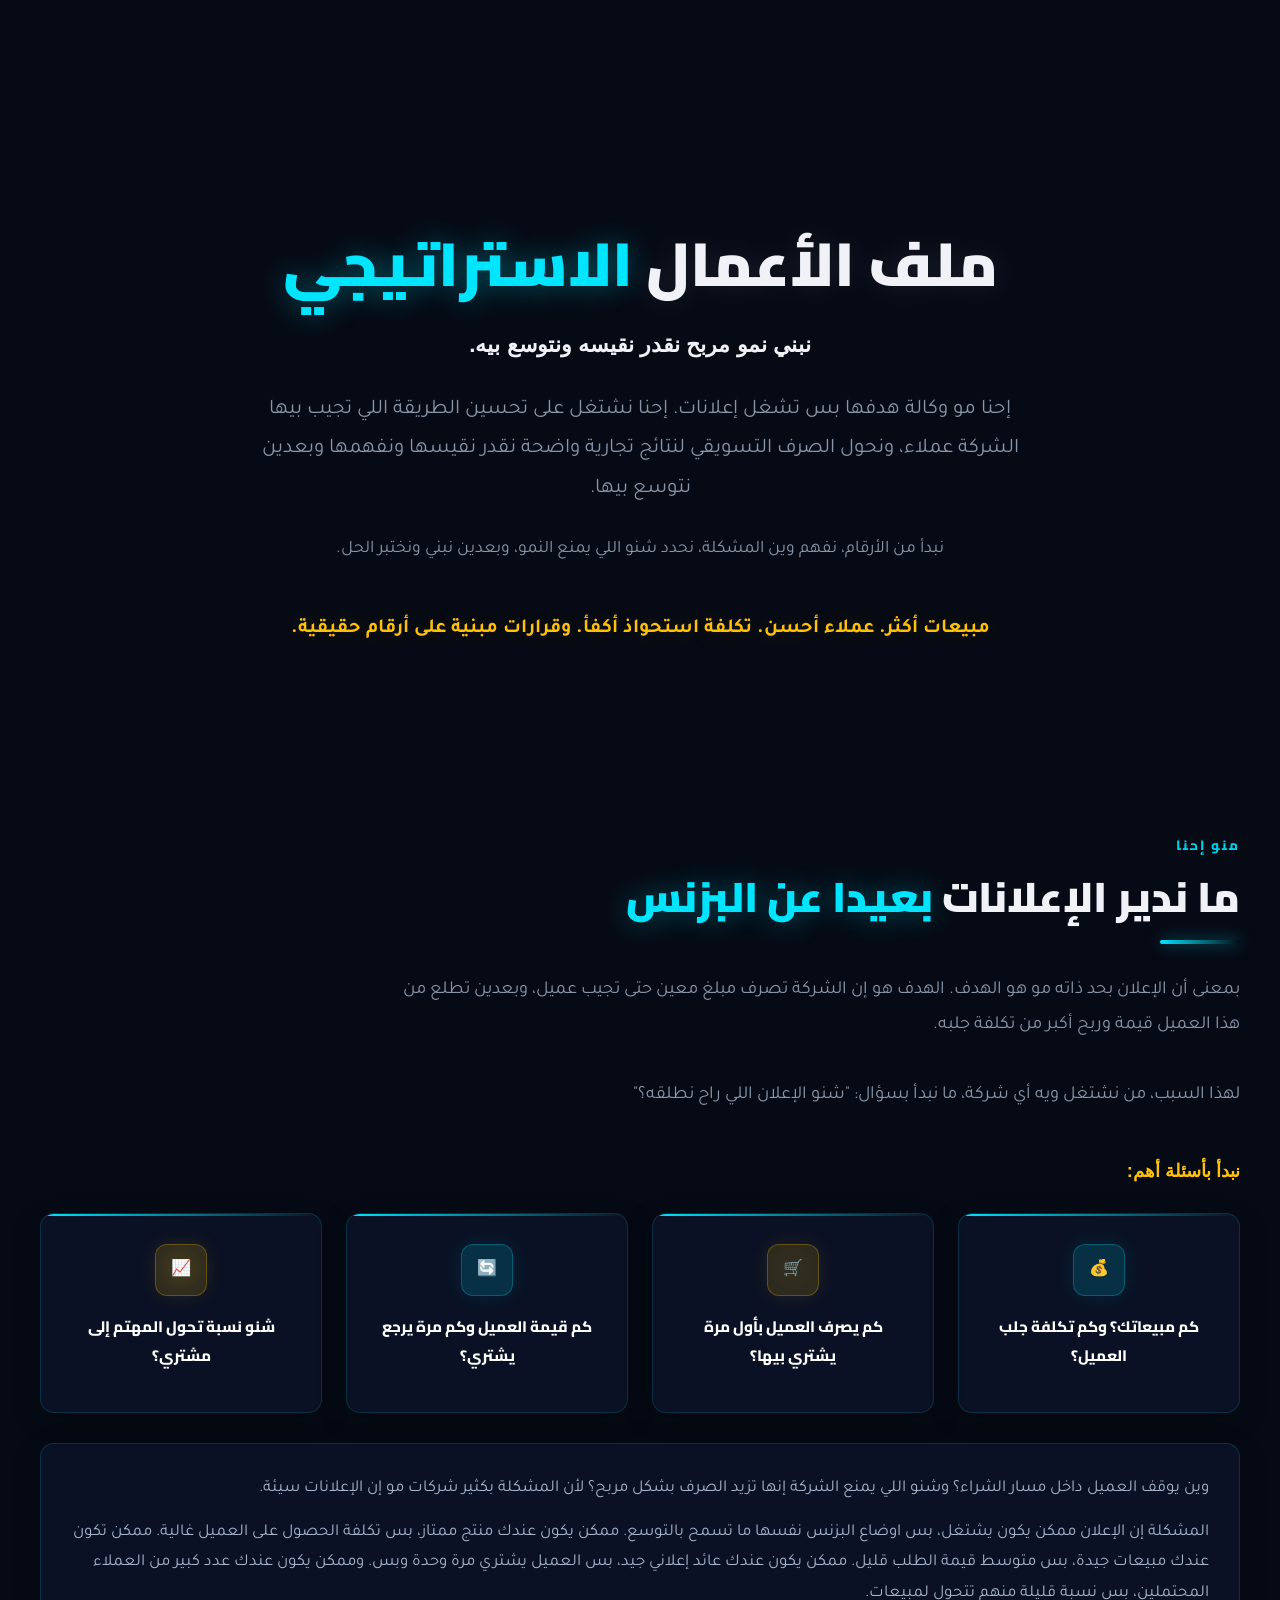
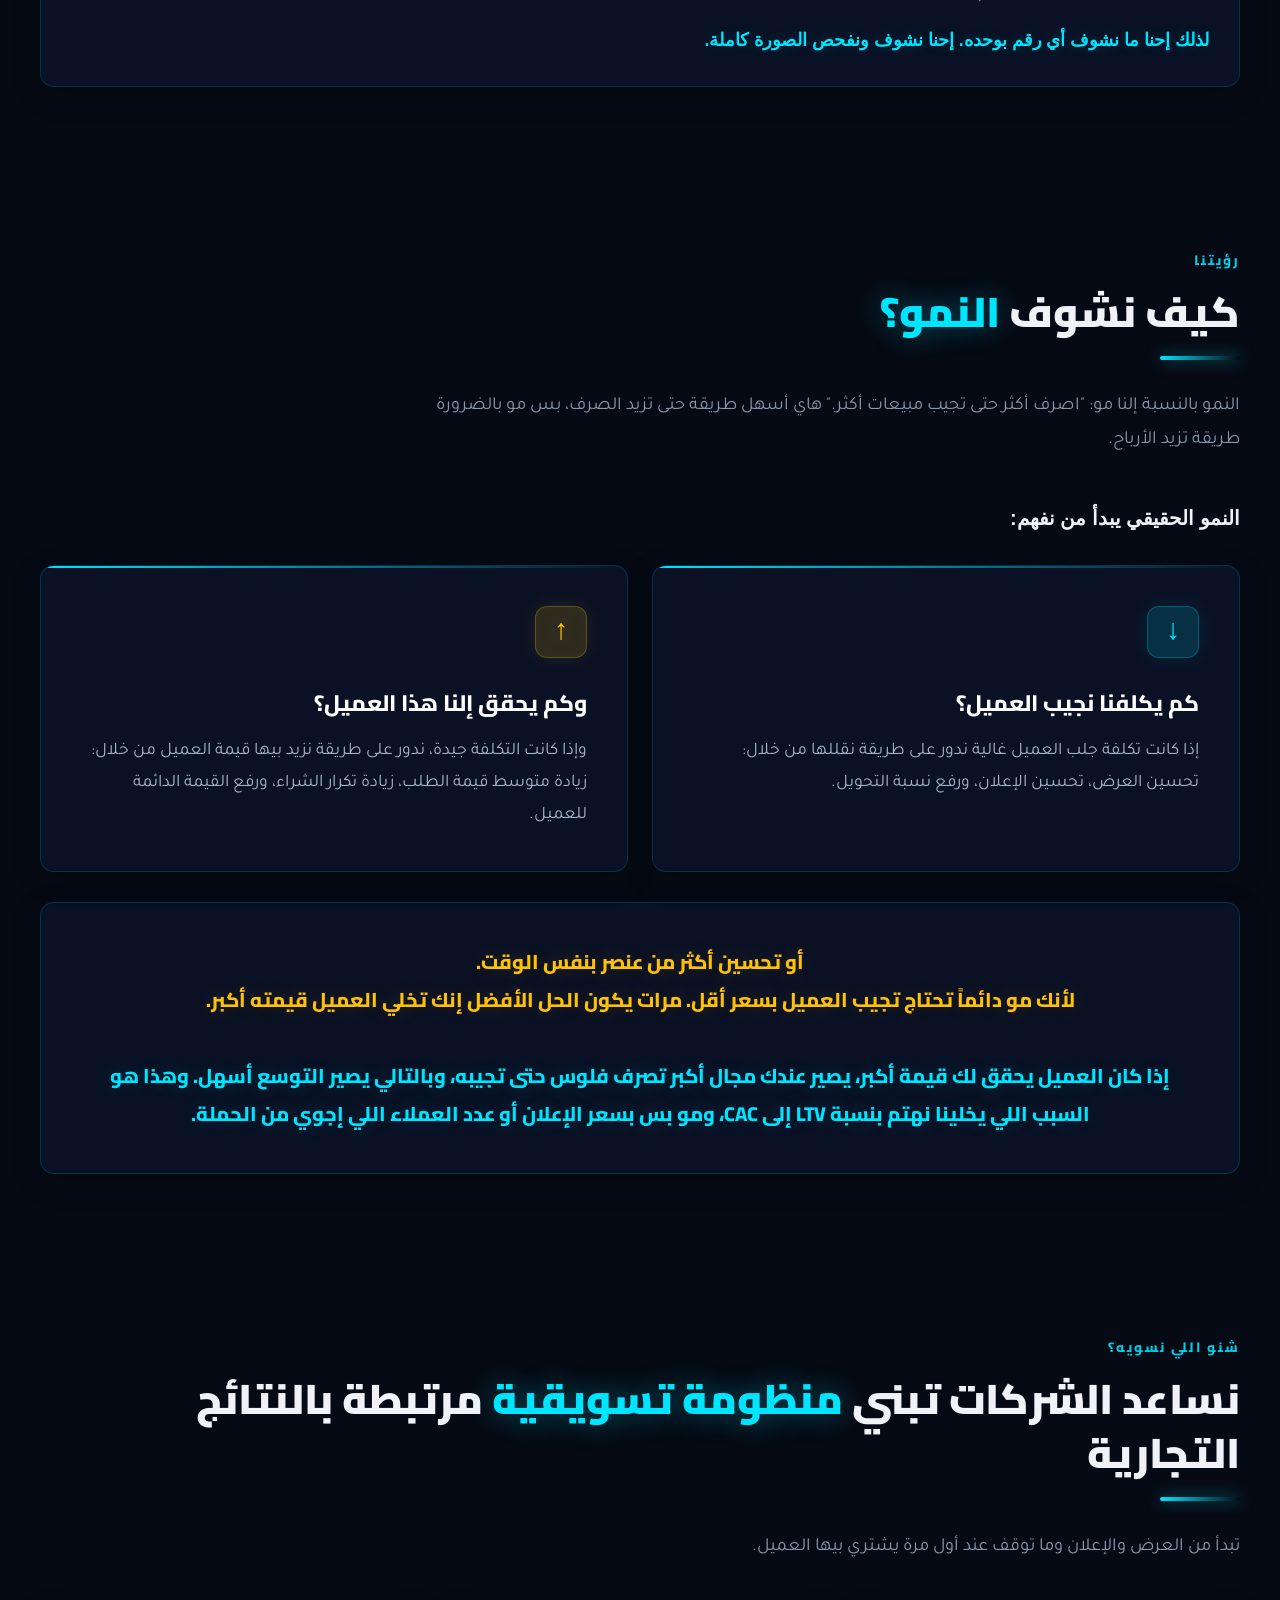
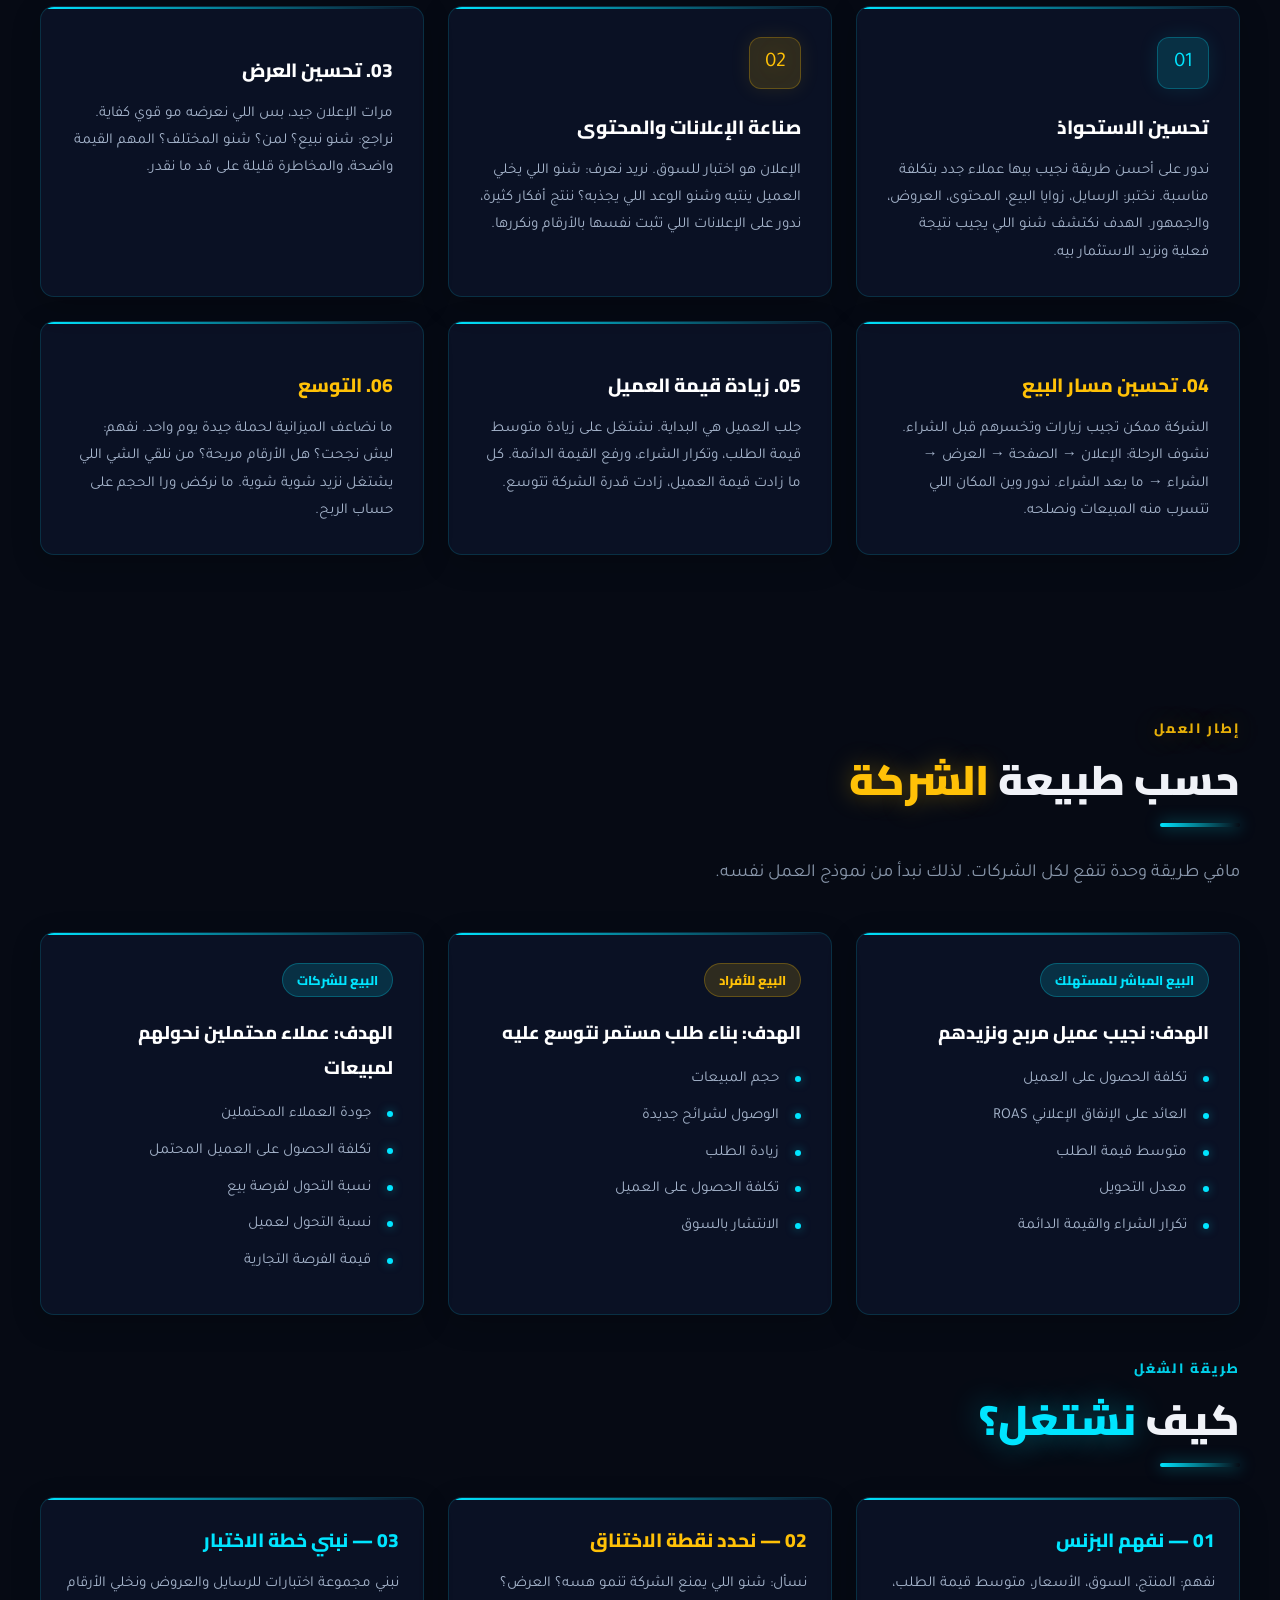
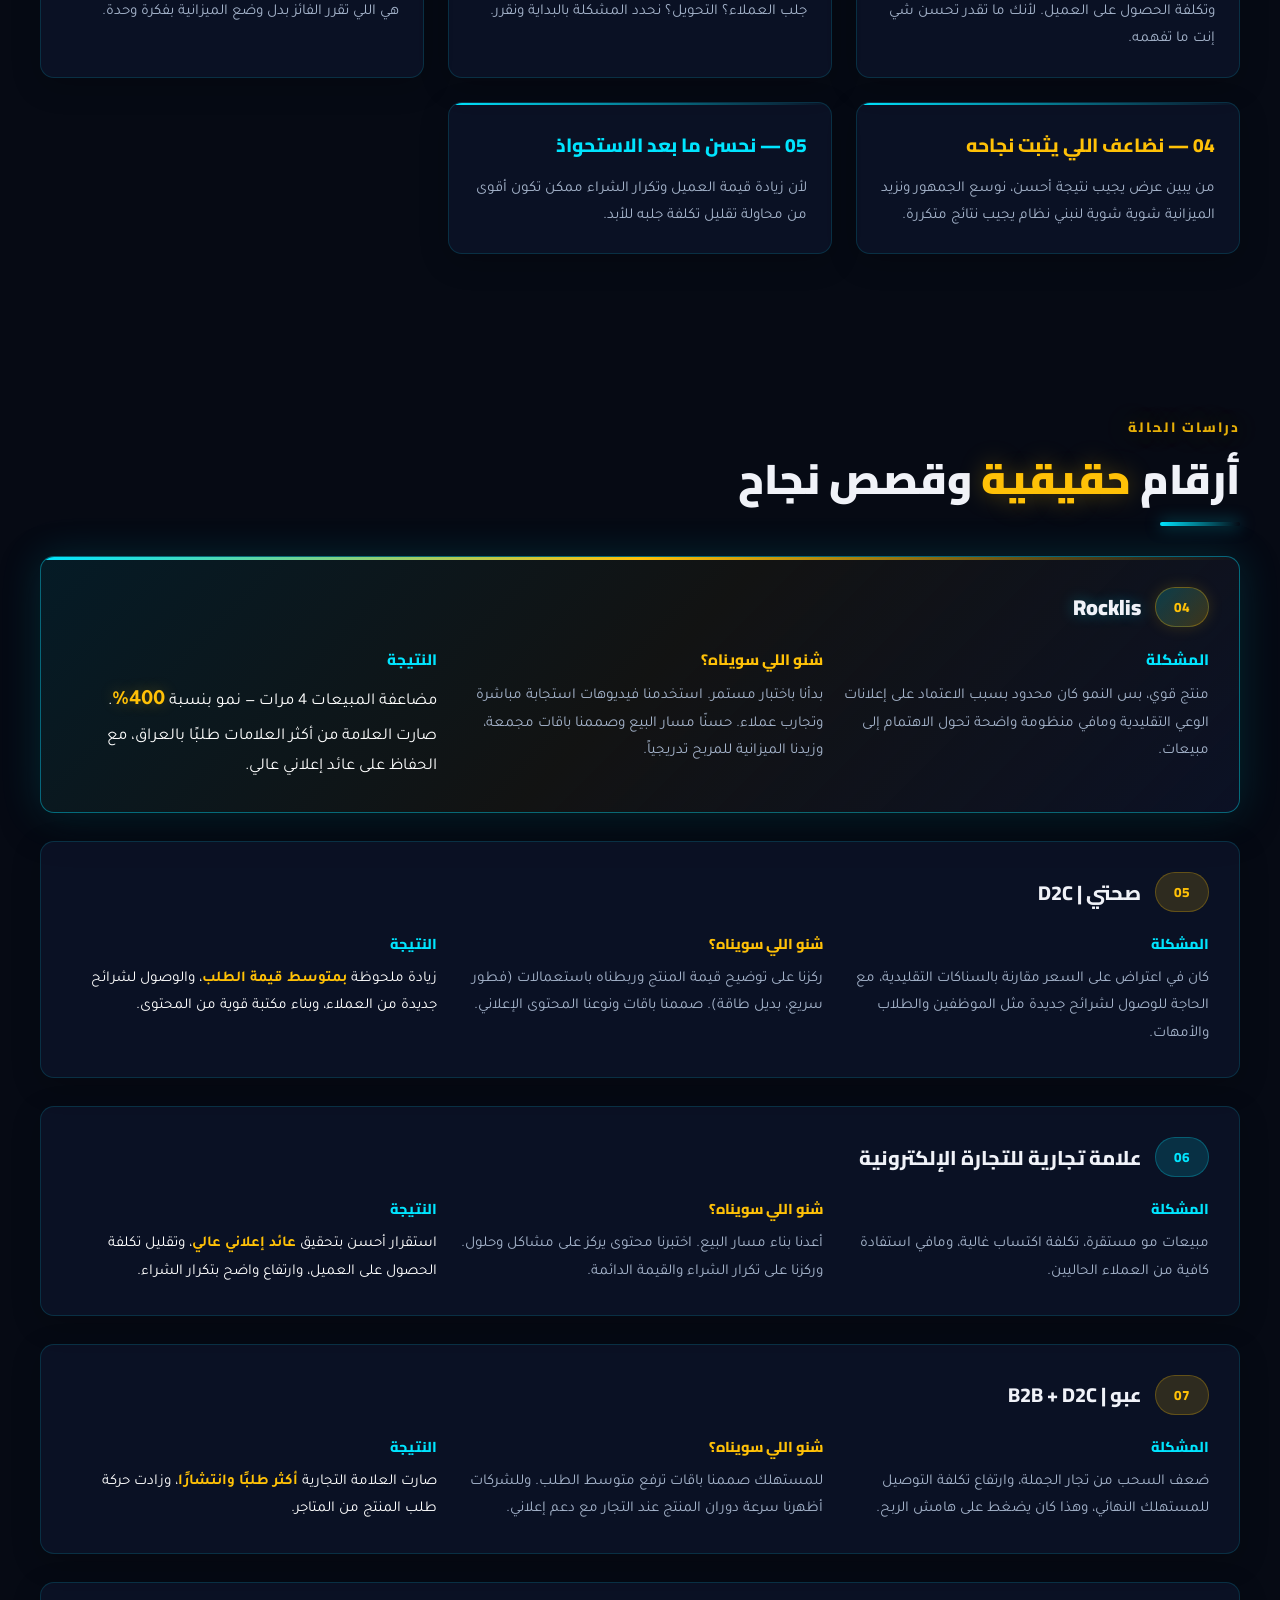
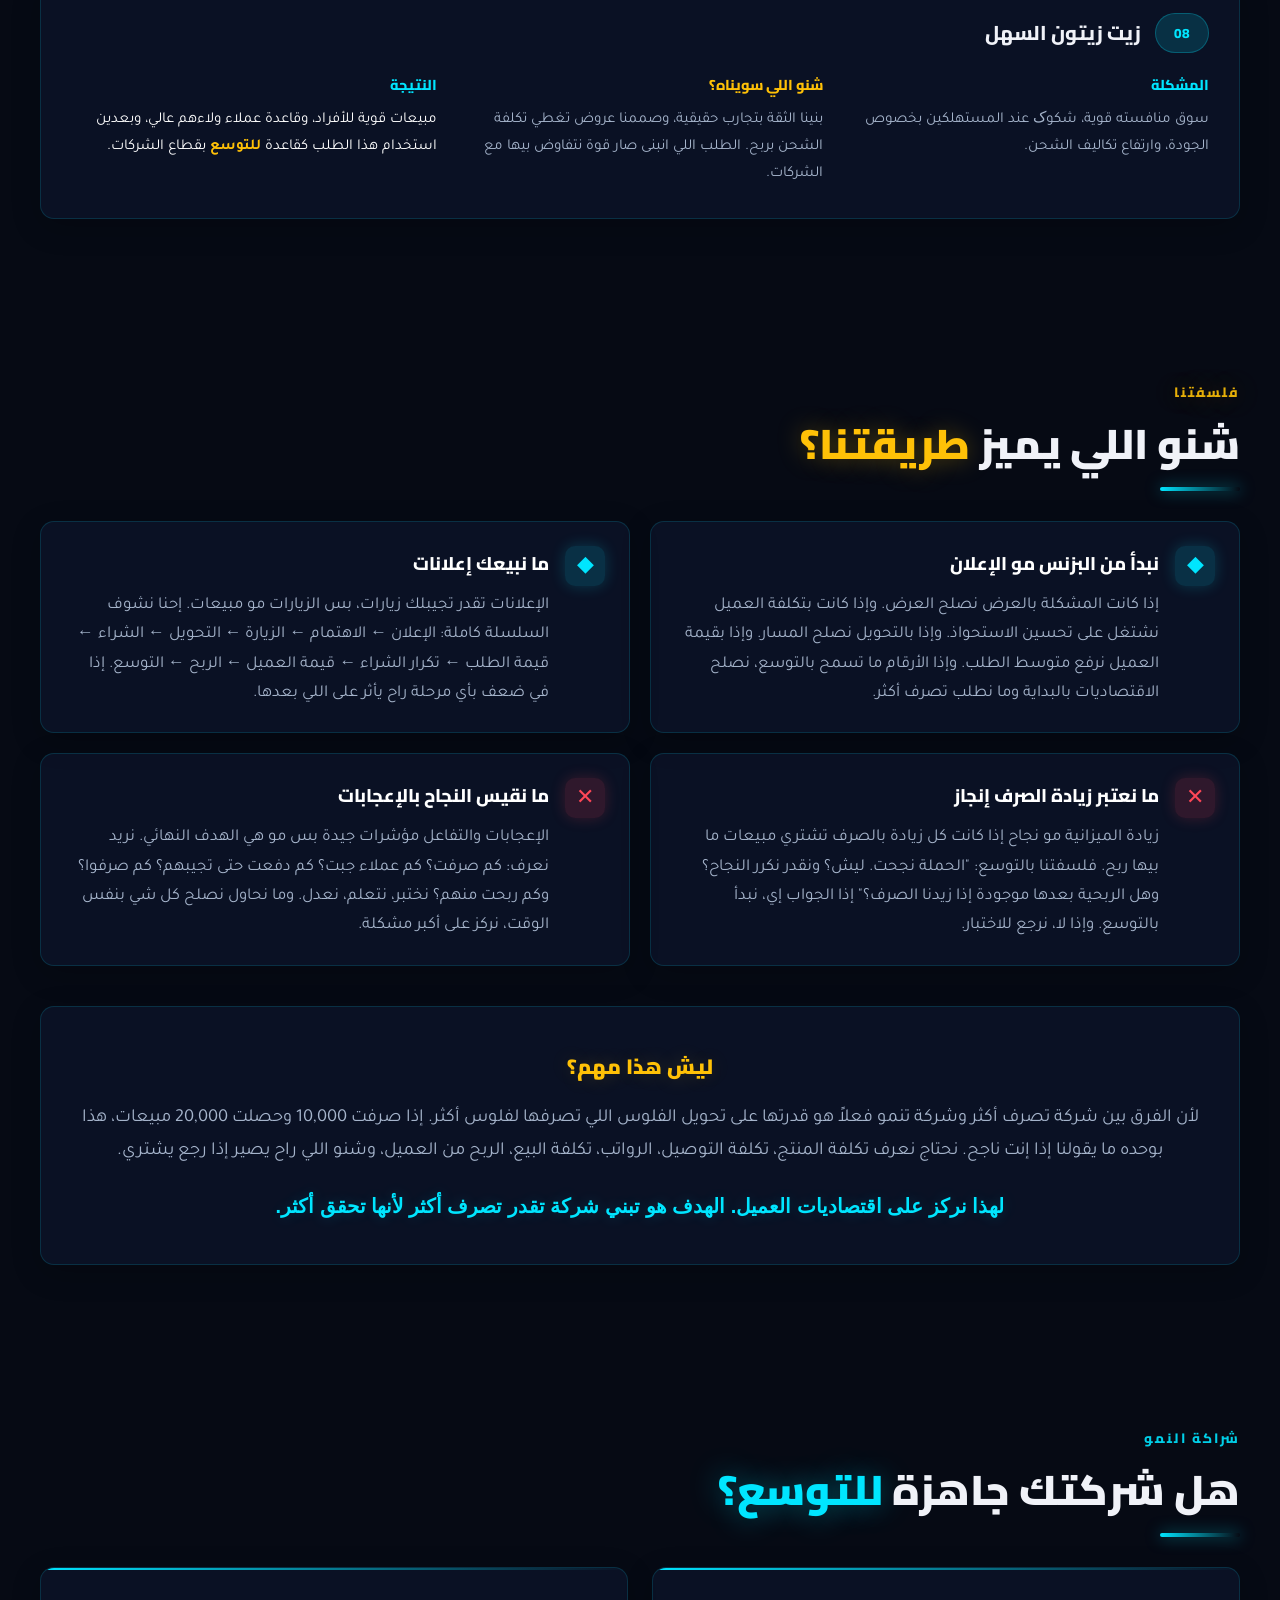
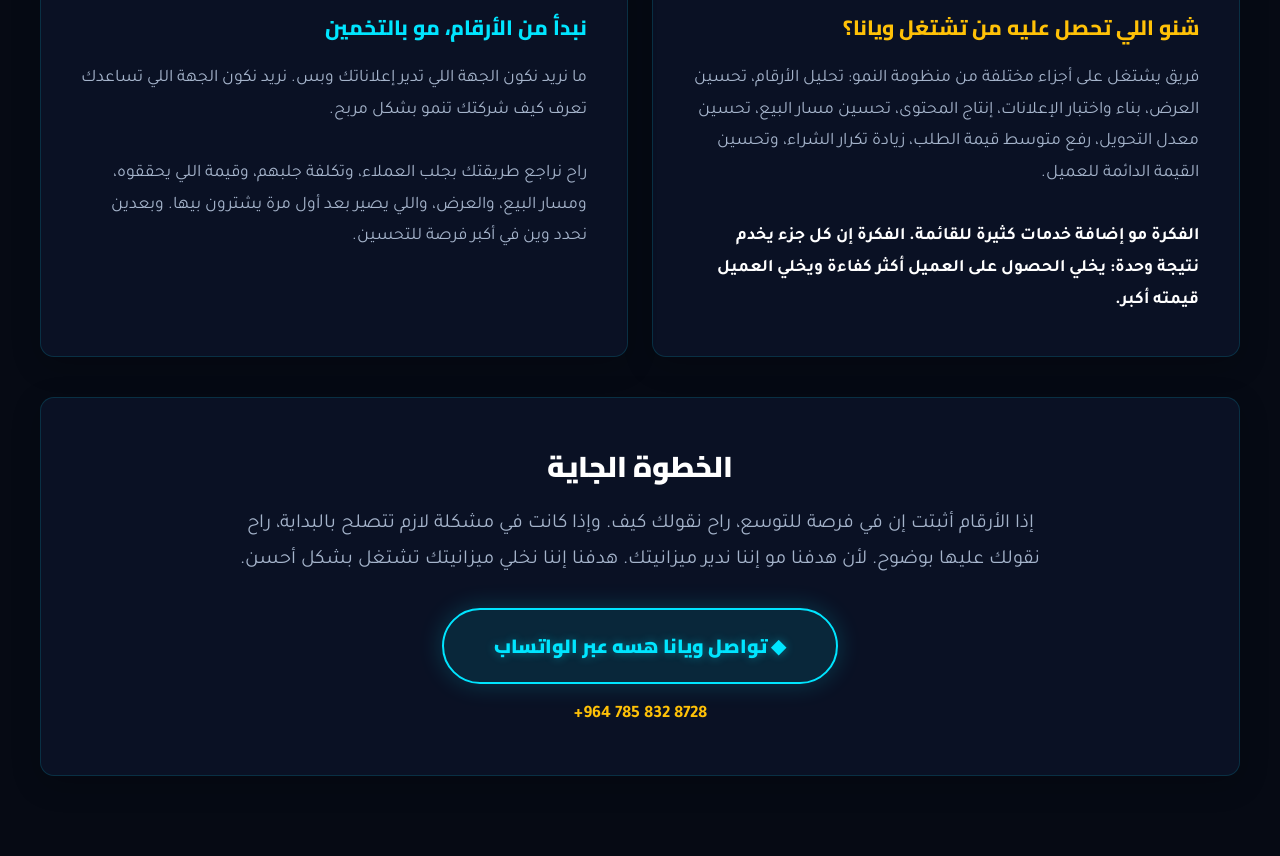
==== commit 15cbd867: "fix: remove flexbox from print wrapper to fix blank pdf pages bug in chrome" ====
--- a/test.html
+++ b/test.html
@@ -49,39 +49,42 @@
     a { text-decoration: none; color: inherit; }
 
     /* ── Backgrounds (Forced to Print) ── */
+    /* Z-index -1 and -2 ensures they stay BEHIND the text. Position fixed repeats on every printed page. */
     .bg-grid {
-      position: fixed; top: 0; left: 0; width: 100%; height: 100%; z-index: 0; pointer-events: none;
+      position: fixed; top: 0; left: 0; width: 100%; height: 100%; z-index: -2; pointer-events: none;
       background-image: linear-gradient(rgba(0, 229, 255, 0.05) 1px, transparent 1px), linear-gradient(90deg, rgba(0, 229, 255, 0.05) 1px, transparent 1px) !important;
       background-size: 60px 60px !important;
     }
 
     .bg-radial {
-      position: fixed; top: 0; left: 0; width: 100%; height: 100%; z-index: 0; pointer-events: none;
+      position: fixed; top: 0; left: 0; width: 100%; height: 100%; z-index: -1; pointer-events: none;
       background: radial-gradient(ellipse 700px 500px at 80% 20%, rgba(0, 229, 255, 0.08), transparent),
                   radial-gradient(ellipse 600px 600px at 20% 80%, rgba(255, 193, 7, 0.06), transparent) !important;
     }
 
     /* ── Page Splitting Magic ── */
-    /* By grouping content into explicit "print-page" blocks, we force the PDF to separate them cleanly */
+    /* REMOVED flexbox here. Flexbox + page breaks causes blank pages in Chrome PDF engine! */
     .print-page {
       position: relative;
-      z-index: 1;
+      z-index: 10; /* High z-index to guarantee it sits above the backgrounds */
       width: 100%;
       max-width: 1280px;
       margin: 0 auto;
-      padding: 60px 40px;
+      padding: 80px 40px;
+      display: block; /* Must be block for reliable PDF page breaks */
       page-break-after: always !important;
       break-after: page !important;
-      display: flex;
-      flex-direction: column;
-      justify-content: center;
-      min-height: 100vh; /* Centers content nicely on web preview */
+      page-break-inside: avoid !important; /* Try to keep the page together */
+    }
+
+    /* The Hero needs to look centered, so we just give it huge top padding */
+    #page-hero {
+      padding-top: 25vh; 
     }
 
     /* Long pages that naturally span multiple PDF pages */
     .print-page.flow {
-      min-height: auto;
-      display: block;
+      page-break-inside: auto !important; /* Allow internal breaking */
     }
 
     /* ── Typography & Colors ── */
@@ -125,7 +128,7 @@
       padding: 30px; 
       position: relative; 
       overflow: hidden;
-      box-shadow: 0 8px 30px rgba(0, 0, 0, 0.2) !important; /* Baked-in drop shadow */
+      box-shadow: 0 8px 30px rgba(0, 0, 0, 0.2) !important;
     }
 
     .card::before {
@@ -197,28 +200,25 @@
     /* ── PDF Explicit Page Settings ── */
     @media print {
       @page {
-        size: auto; /* Or specific size if provided by the user converter, typically A4 or Letter */
-        margin: 0 !important; /* Edge to edge printing */
+        size: auto; 
+        margin: 0mm !important; 
       }
       body {
         margin: 0 !important;
         padding: 0 !important;
       }
-      .print-page {
-        /* Ensure pages snap perfectly in PDF */
-        min-height: 100vh !important; 
-        padding: 80px 60px !important; 
-        margin: 0 !important;
+      /* Ensure text renders pure and shadows don't break the PDF renderer */
+      p, div, span, li { 
+        -webkit-filter: none !important; filter: none !important; 
       }
-      .print-page.flow {
-        min-height: auto !important;
-      }
-      /* Ensure text renders pure */
-      p, div, span, li { text-shadow: none; /* Soften text shadows in print if they look muddy, but keep glow on accents */ }
       .cyan, .gold, .hero-title, .title-line, .card-icon, .feature-icon, .featured-badge, .bullet-list li::before {
         /* Maintain glow explicitly in print */
         -webkit-filter: drop-shadow(0px 0px 5px rgba(0, 229, 255, 0.3)) !important;
       }
+      /* Remove any top padding hack in print if the converter adds its own margins, but we forced margin 0 */
+      #page-hero {
+        padding-top: 250px !important; 
+      }
     }
   </style>
 </head>
@@ -228,7 +228,7 @@
 <div class="bg-radial"></div>
 
 <!-- ═══════════ PAGE 1: HERO ═══════════ -->
-<div class="print-page">
+<div class="print-page" id="page-hero">
   <div class="hero-container">
     <h1 class="hero-title">ملف الأعمال <span class="cyan">الاستراتيجي</span></h1>
     <p class="hero-sub" style="font-size: 1.4rem; font-weight: 800; color: #f0f2f8 !important;">نبني نمو مربح نقدر نقيسه ونتوسع بيه.</p>
@@ -325,23 +325,19 @@
       <div class="card-text">الإعلان هو اختبار للسوق. نريد نعرف: شنو اللي يخلي العميل ينتبه وشنو الوعد اللي يجذبه؟ ننتج أفكار كثيرة، ندور على الإعلانات اللي تثبت نفسها بالأرقام ونكررها.</div>
     </div>
     <div class="card">
-      <div class="card-icon">03</div>
-      <div class="card-title">تحسين العرض</div>
+      <div class="card-title" style="margin-top: 15px;">03. تحسين العرض</div>
       <div class="card-text">مرات الإعلان جيد، بس اللي نعرضه مو قوي كفاية. نراجع: شنو نبيع؟ لمن؟ شنو المختلف؟ المهم القيمة واضحة، والمخاطرة قليلة على قد ما نقدر.</div>
     </div>
     <div class="card">
-      <div class="card-icon gold">04</div>
-      <div class="card-title">تحسين مسار البيع</div>
+      <div class="card-title" style="margin-top: 15px; color: #ffc107 !important;">04. تحسين مسار البيع</div>
       <div class="card-text">الشركة ممكن تجيب زيارات وتخسرهم قبل الشراء. نشوف الرحلة: الإعلان → الصفحة → العرض → الشراء → ما بعد الشراء. ندور وين المكان اللي تتسرب منه المبيعات ونصلحه.</div>
     </div>
     <div class="card">
-      <div class="card-icon">05</div>
-      <div class="card-title">زيادة قيمة العميل</div>
+      <div class="card-title" style="margin-top: 15px;">05. زيادة قيمة العميل</div>
       <div class="card-text">جلب العميل هي البداية. نشتغل على زيادة متوسط قيمة الطلب، وتكرار الشراء، ورفع القيمة الدائمة. كل ما زادت قيمة العميل، زادت قدرة الشركة تتوسع.</div>
     </div>
     <div class="card">
-      <div class="card-icon gold">06</div>
-      <div class="card-title">التوسع</div>
+      <div class="card-title" style="margin-top: 15px; color: #ffc107 !important;">06. التوسع</div>
       <div class="card-text">ما نضاعف الميزانية لحملة جيدة يوم واحد. نفهم: ليش نجحت؟ هل الأرقام مربحة؟ من نلقي الشي اللي يشتغل نزيد شوية شوية. ما نركض ورا الحجم على حساب الربح.</div>
     </div>
   </div>
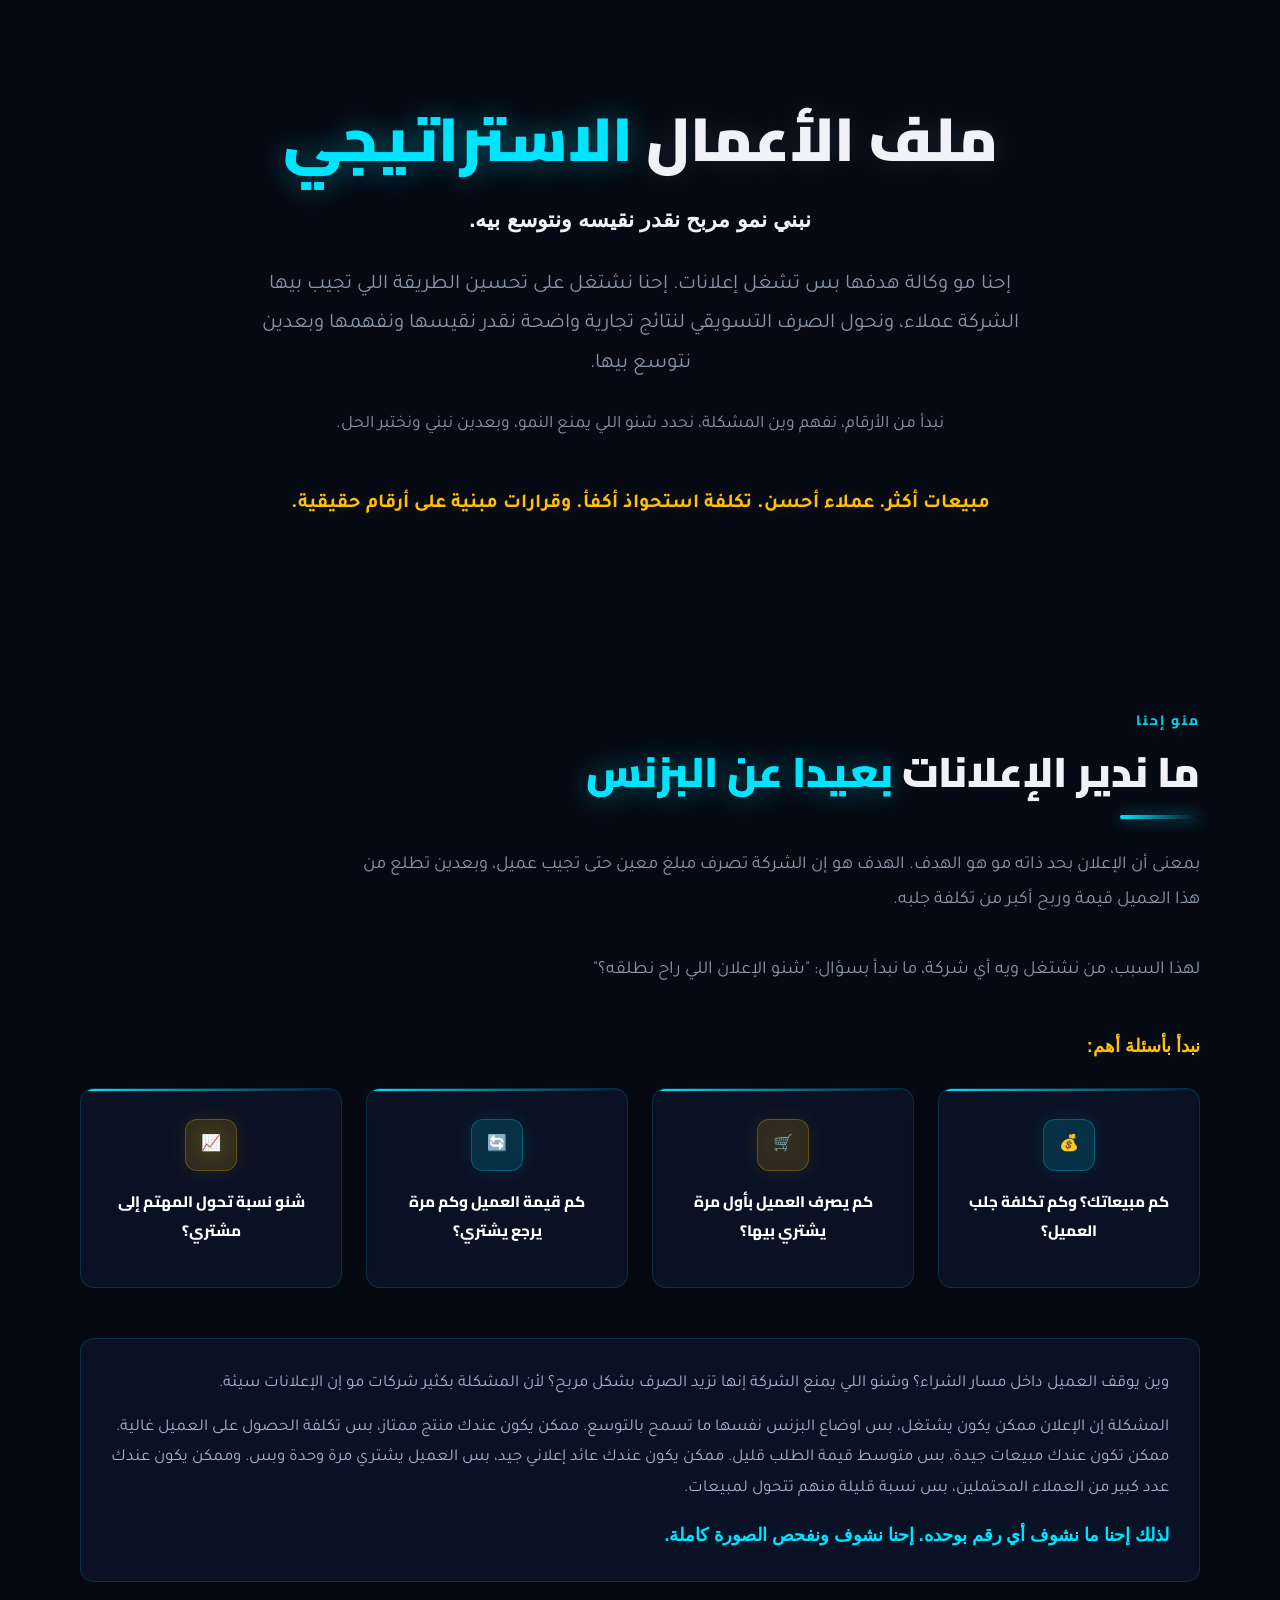
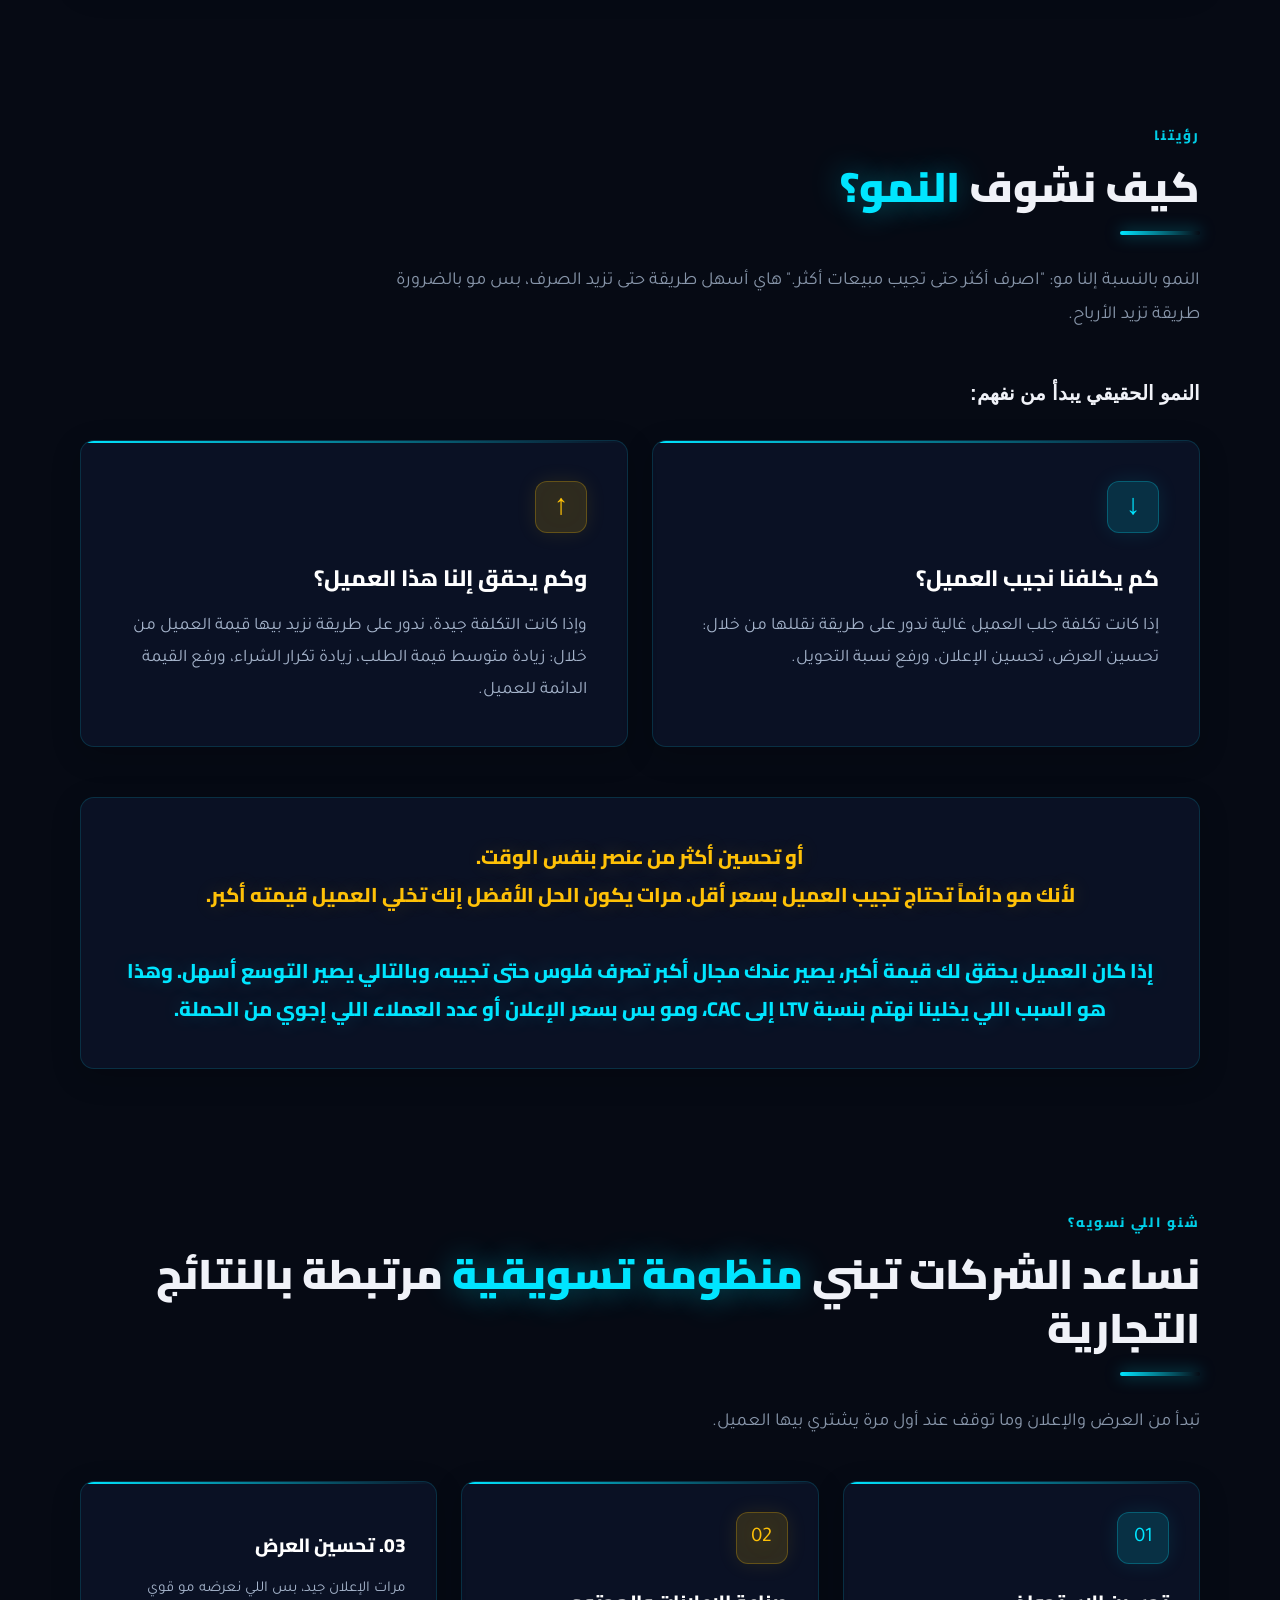
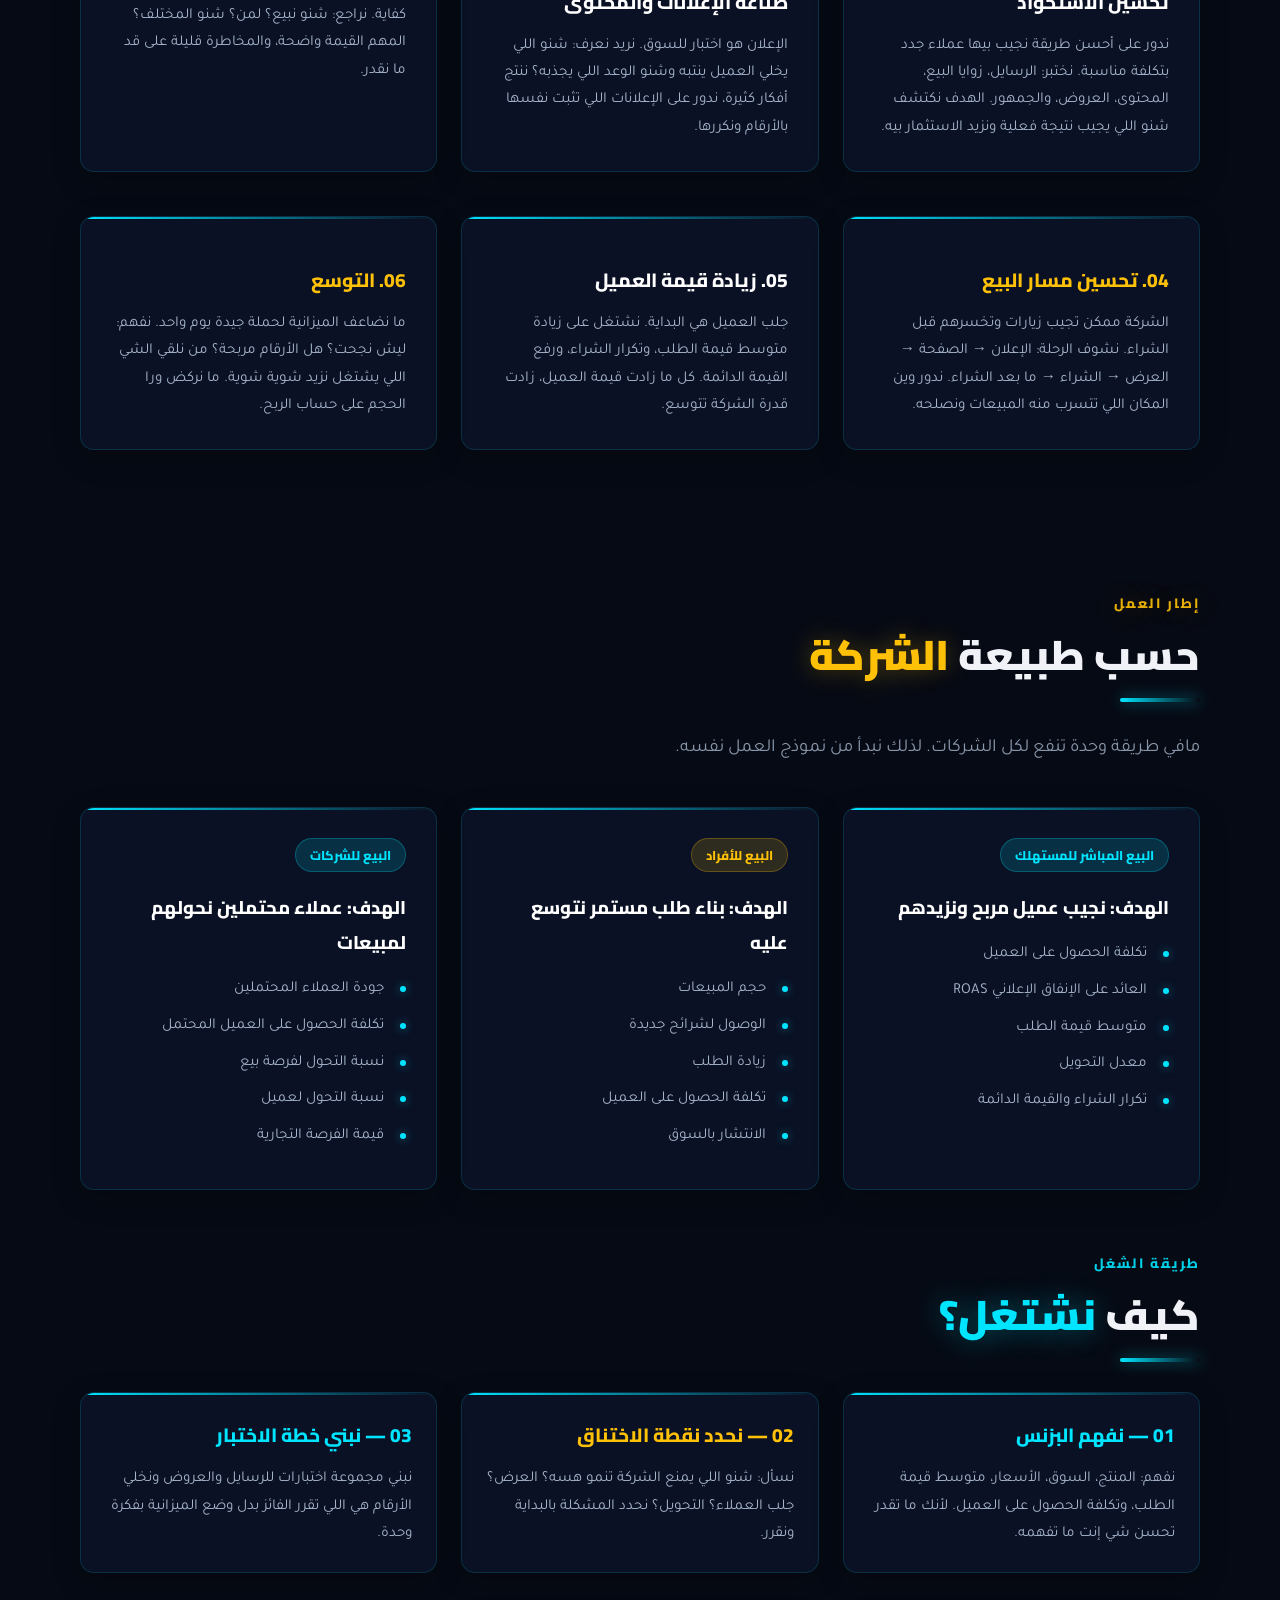
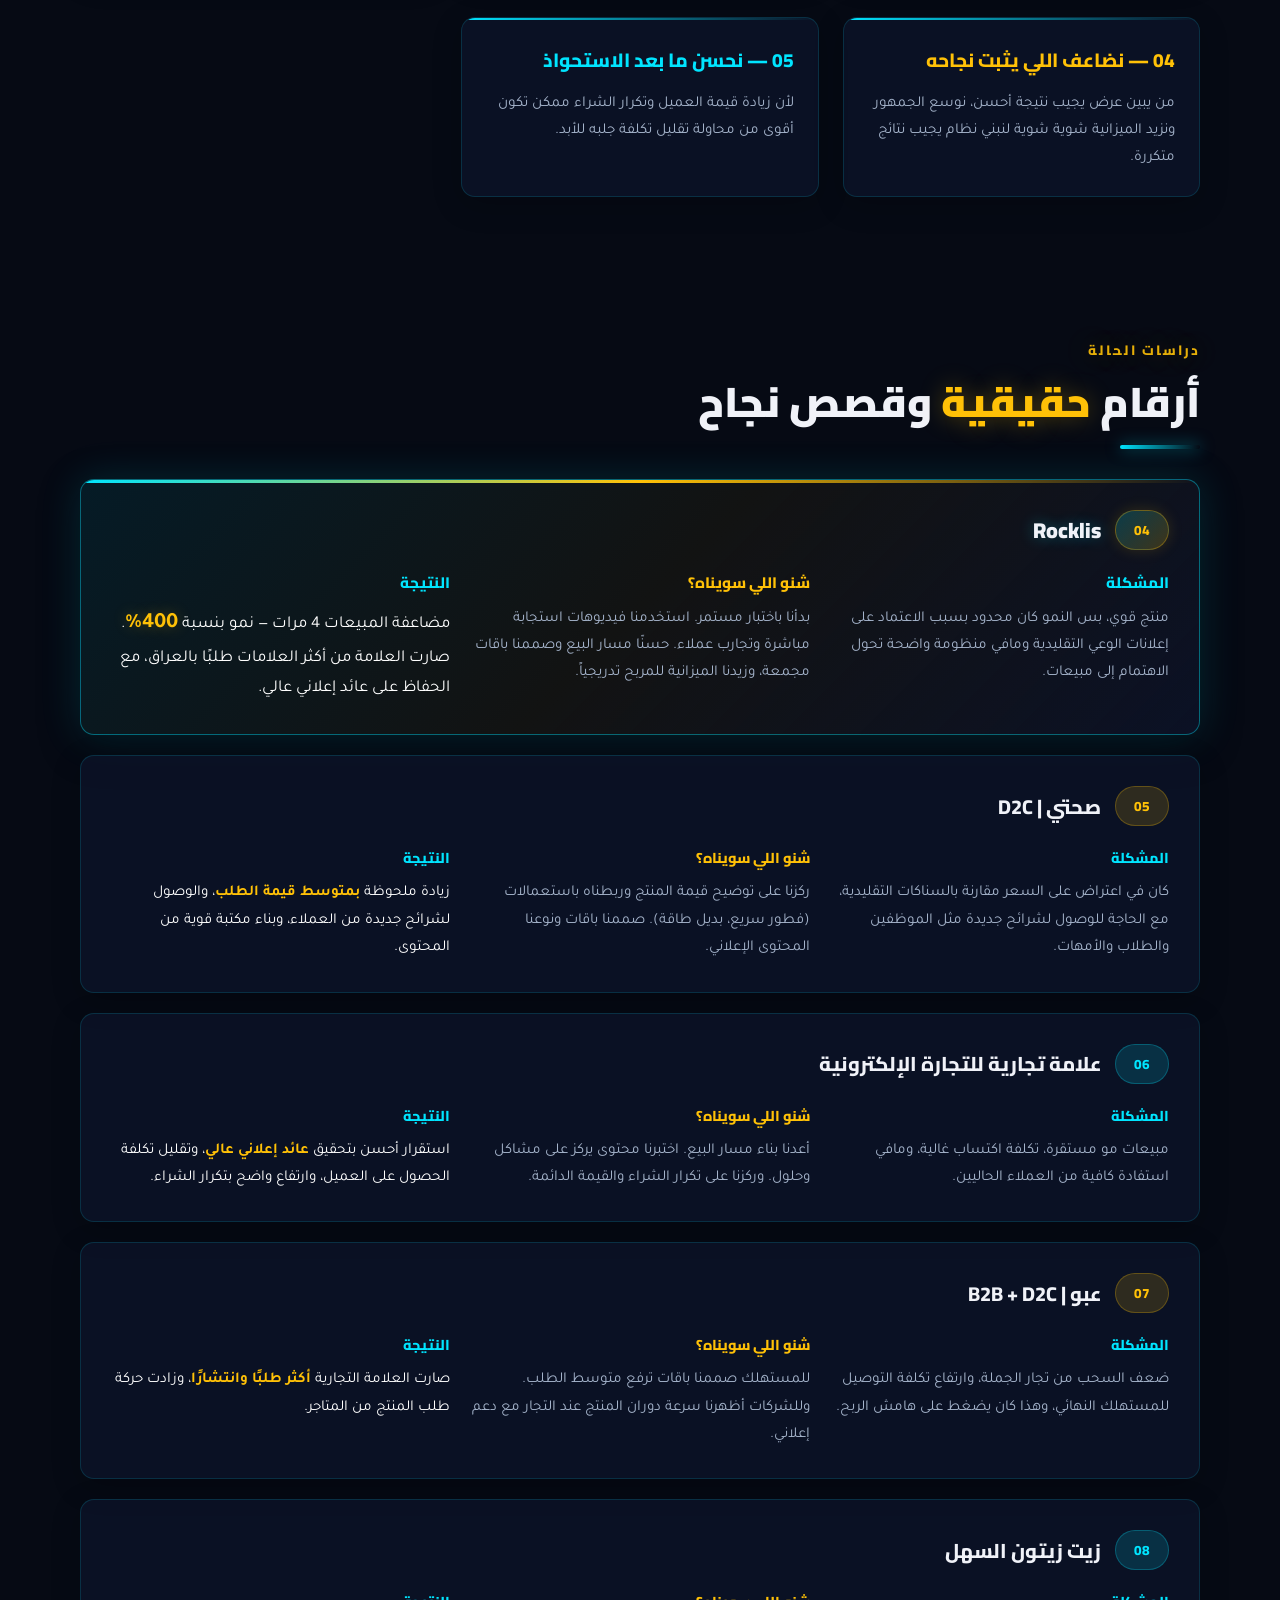
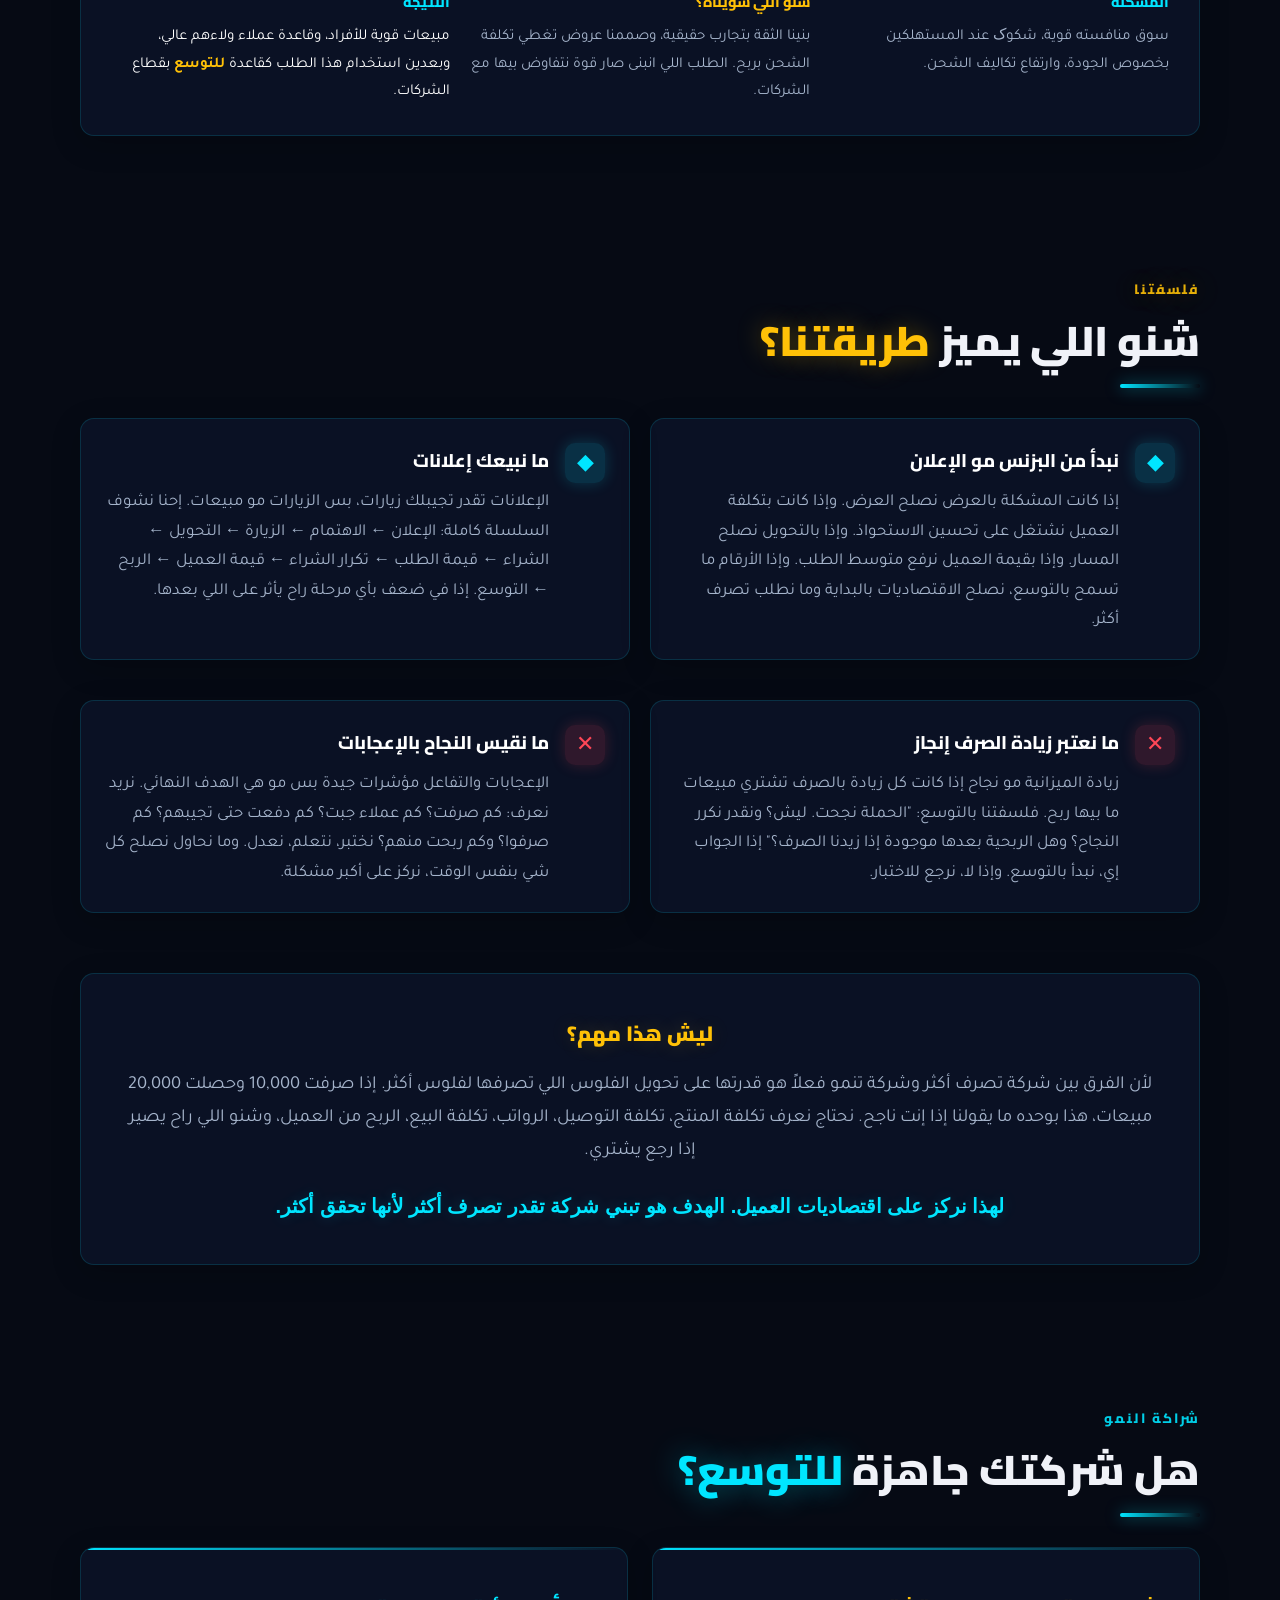
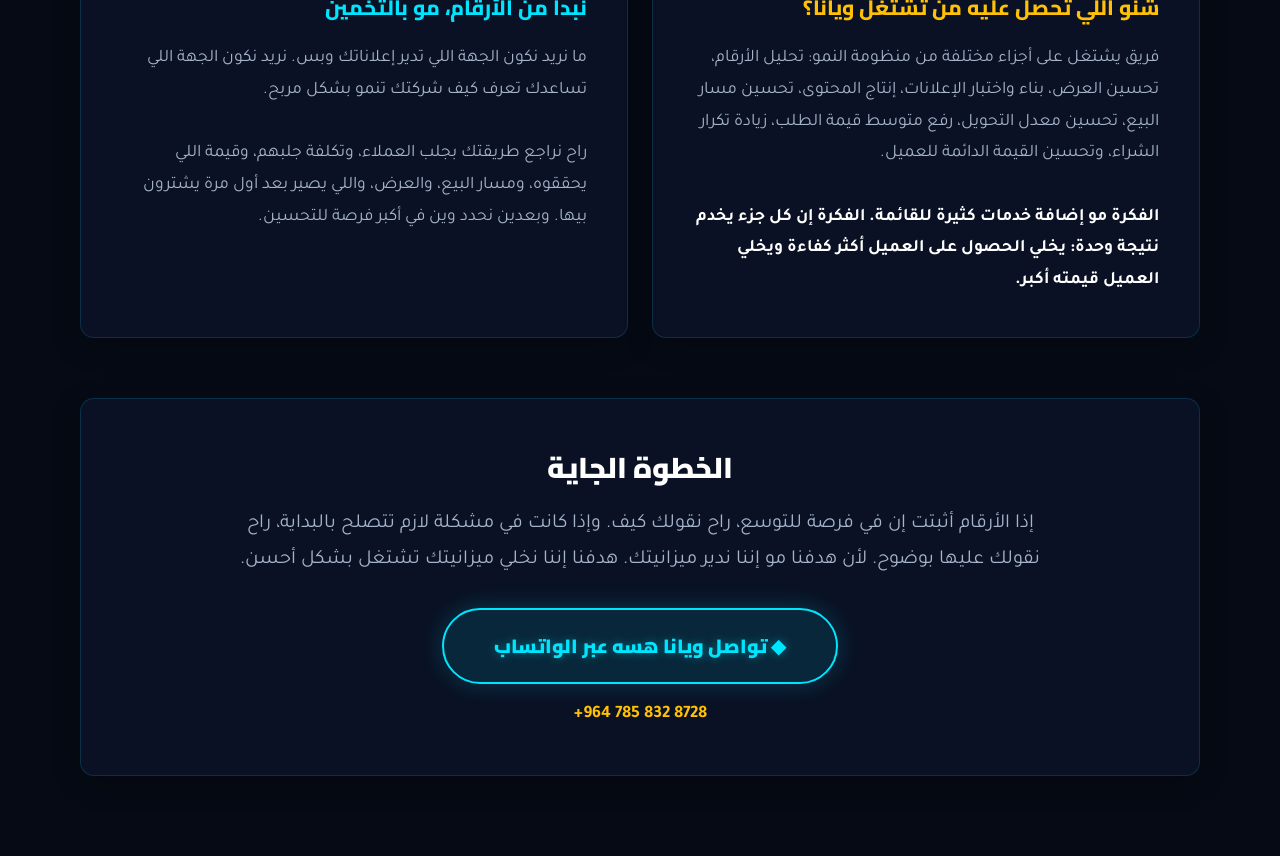
==== commit 5ada44cf: "fix: refactor print layout to use flow css to prevent element slicing" ====
--- a/test.html
+++ b/test.html
@@ -9,7 +9,7 @@
 
   <style>
     /* ============================================
-       KHATAWAT PORTFOLIO — ADVANCED PDF EXPORT
+       KHATAWAT PORTFOLIO — PDF OPTIMIZED (FLOW LAYOUT)
        ============================================ */
     :root {
       --bg-primary: #060a14;
@@ -32,7 +32,6 @@
 
     *, *::before, *::after { margin: 0; padding: 0; box-sizing: border-box; }
     
-    /* Global Print Adjustments */
     html { font-size: 16px; background: #060a14; }
     
     body {
@@ -49,7 +48,6 @@
     a { text-decoration: none; color: inherit; }
 
     /* ── Backgrounds (Forced to Print) ── */
-    /* Z-index -1 and -2 ensures they stay BEHIND the text. Position fixed repeats on every printed page. */
     .bg-grid {
       position: fixed; top: 0; left: 0; width: 100%; height: 100%; z-index: -2; pointer-events: none;
       background-image: linear-gradient(rgba(0, 229, 255, 0.05) 1px, transparent 1px), linear-gradient(90deg, rgba(0, 229, 255, 0.05) 1px, transparent 1px) !important;
@@ -62,29 +60,18 @@
                   radial-gradient(ellipse 600px 600px at 20% 80%, rgba(255, 193, 7, 0.06), transparent) !important;
     }
 
-    /* ── Page Splitting Magic ── */
-    /* REMOVED flexbox here. Flexbox + page breaks causes blank pages in Chrome PDF engine! */
-    .print-page {
-      position: relative;
-      z-index: 10; /* High z-index to guarantee it sits above the backgrounds */
-      width: 100%;
-      max-width: 1280px;
-      margin: 0 auto;
-      padding: 80px 40px;
-      display: block; /* Must be block for reliable PDF page breaks */
-      page-break-after: always !important;
-      break-after: page !important;
-      page-break-inside: avoid !important; /* Try to keep the page together */
-    }
-
-    /* The Hero needs to look centered, so we just give it huge top padding */
-    #page-hero {
-      padding-top: 25vh; 
-    }
-
-    /* Long pages that naturally span multiple PDF pages */
-    .print-page.flow {
-      page-break-inside: auto !important; /* Allow internal breaking */
+    /* ── Sections ── */
+    .section { 
+      position: relative; z-index: 10; 
+      max-width: 1200px; margin: 0 auto; 
+      padding: 60px 40px; 
+    }
+    
+    .hero {
+      position: relative; z-index: 10;
+      max-width: 1200px; margin: 0 auto;
+      padding: 100px 40px;
+      text-align: center;
     }
 
     /* ── Typography & Colors ── */
@@ -120,8 +107,6 @@
 
     /* Ensure cards NEVER break in half in PDF */
     .card, .case-card, .feature-item {
-      page-break-inside: avoid !important;
-      break-inside: avoid !important;
       background: rgba(12, 18, 38, 0.9) !important; 
       border: 1px solid rgba(0, 229, 255, 0.15) !important;
       border-radius: 14px; 
@@ -129,6 +114,7 @@
       position: relative; 
       overflow: hidden;
       box-shadow: 0 8px 30px rgba(0, 0, 0, 0.2) !important;
+      margin-bottom: 20px;
     }
 
     .card::before {
@@ -197,7 +183,7 @@
     }
     .feature-text { font-size: 0.95rem; color: #a5b4cb !important; line-height: 1.75; }
 
-    /* ── PDF Explicit Page Settings ── */
+    /* ── PDF Explicit Page Flow Settings ── */
     @media print {
       @page {
         size: auto; 
@@ -207,7 +193,39 @@
         margin: 0 !important;
         padding: 0 !important;
       }
-      /* Ensure text renders pure and shadows don't break the PDF renderer */
+      
+      /* Let sections flow but start on a new page */
+      .section {
+        page-break-before: always !important;
+        break-before: page !important;
+        padding: 60px 40px !important;
+        margin: 0 auto !important;
+      }
+
+      /* Hero should be its own page */
+      .hero {
+        page-break-after: always !important;
+        padding-top: 150px !important; /* Fixed spacing instead of buggy flexbox */
+        padding-bottom: 50px !important;
+      }
+
+      /* PREVENT CUTTING ELEMENTS IN HALF */
+      .card, .case-card, .feature-item, .cards-grid {
+        page-break-inside: avoid !important;
+        break-inside: avoid !important;
+      }
+
+      h1, h2, h3, h4, .section-label, .title-line {
+        page-break-after: avoid !important;
+        break-after: avoid !important;
+        page-break-inside: avoid !important;
+      }
+      
+      p, .section-desc {
+        page-break-inside: avoid !important;
+      }
+
+      /* Clean rendering for shadows so they don't break the PDF renderer */
       p, div, span, li { 
         -webkit-filter: none !important; filter: none !important; 
       }
@@ -215,10 +233,6 @@
         /* Maintain glow explicitly in print */
         -webkit-filter: drop-shadow(0px 0px 5px rgba(0, 229, 255, 0.3)) !important;
       }
-      /* Remove any top padding hack in print if the converter adds its own margins, but we forced margin 0 */
-      #page-hero {
-        padding-top: 250px !important; 
-      }
     }
   </style>
 </head>
@@ -227,8 +241,8 @@
 <div class="bg-grid"></div>
 <div class="bg-radial"></div>
 
-<!-- ═══════════ PAGE 1: HERO ═══════════ -->
-<div class="print-page" id="page-hero">
+<!-- ═══════════ HERO ═══════════ -->
+<section class="hero">
   <div class="hero-container">
     <h1 class="hero-title">ملف الأعمال <span class="cyan">الاستراتيجي</span></h1>
     <p class="hero-sub" style="font-size: 1.4rem; font-weight: 800; color: #f0f2f8 !important;">نبني نمو مربح نقدر نقيسه ونتوسع بيه.</p>
@@ -239,10 +253,10 @@
       <strong style="color: #ffc107 !important; font-size: 1.25rem; display: block; margin-top: 10px; text-shadow: 0 0 20px rgba(255,193,7,0.2) !important;">مبيعات أكثر. عملاء أحسن. تكلفة استحواذ أكفأ. وقرارات مبنية على أرقام حقيقية.</strong>
     </p>
   </div>
-</div>
-
-<!-- ═══════════ PAGE 2: ABOUT ═══════════ -->
-<div class="print-page">
+</section>
+
+<!-- ═══════════ ABOUT ═══════════ -->
+<section class="section">
   <div class="section-label">منو إحنا</div>
   <h2 class="section-title">ما ندير الإعلانات <span class="cyan">بعيدا عن البزنس</span></h2>
   <div class="title-line"></div>
@@ -274,10 +288,10 @@
     <p class="card-text" style="margin-top:14px; font-size: 1.05rem;">المشكلة إن الإعلان ممكن يكون يشتغل، بس اوضاع البزنس نفسها ما تسمح بالتوسع. ممكن يكون عندك منتج ممتاز، بس تكلفة الحصول على العميل غالية. ممكن تكون عندك مبيعات جيدة، بس متوسط قيمة الطلب قليل. ممكن يكون عندك عائد إعلاني جيد، بس العميل يشتري مرة وحدة وبس. وممكن يكون عندك عدد كبير من العملاء المحتملين، بس نسبة قليلة منهم تتحول لمبيعات.</p>
     <p class="card-text" style="margin-top:16px; color:#00e5ff !important; font-weight:800; font-size: 1.1rem; text-shadow: 0 0 15px rgba(0,229,255,0.2) !important;">لذلك إحنا ما نشوف أي رقم بوحده. إحنا نشوف ونفحص الصورة كاملة.</p>
   </div>
-</div>
-
-<!-- ═══════════ PAGE 3: GROWTH VIEW ═══════════ -->
-<div class="print-page">
+</section>
+
+<!-- ═══════════ GROWTH VIEW ═══════════ -->
+<section class="section">
   <div class="section-label">رؤيتنا</div>
   <h2 class="section-title">كيف نشوف <span class="cyan">النمو؟</span></h2>
   <div class="title-line"></div>
@@ -304,10 +318,10 @@
       <span style="color:#00e5ff !important; text-shadow: 0 0 20px rgba(0,229,255,0.2) !important; display: block;">إذا كان العميل يحقق لك قيمة أكبر، يصير عندك مجال أكبر تصرف فلوس حتى تجيبه، وبالتالي يصير التوسع أسهل. وهذا هو السبب اللي يخلينا نهتم بنسبة LTV إلى CAC، ومو بس بسعر الإعلان أو عدد العملاء اللي إجوي من الحملة.</span>
     </p>
   </div>
-</div>
-
-<!-- ═══════════ PAGE 4: WHAT WE DO ═══════════ -->
-<div class="print-page">
+</section>
+
+<!-- ═══════════ WHAT WE DO ═══════════ -->
+<section class="section">
   <div class="section-label">شنو اللي نسويه؟</div>
   <h2 class="section-title">نساعد الشركات تبني <span class="cyan">منظومة تسويقية</span> مرتبطة بالنتائج التجارية</h2>
   <div class="title-line"></div>
@@ -341,10 +355,10 @@
       <div class="card-text">ما نضاعف الميزانية لحملة جيدة يوم واحد. نفهم: ليش نجحت؟ هل الأرقام مربحة؟ من نلقي الشي اللي يشتغل نزيد شوية شوية. ما نركض ورا الحجم على حساب الربح.</div>
     </div>
   </div>
-</div>
-
-<!-- ═══════════ PAGE 5: FRAMEWORK ═══════════ -->
-<div class="print-page">
+</section>
+
+<!-- ═══════════ FRAMEWORK ═══════════ -->
+<section class="section">
   <div class="section-label gold">إطار العمل</div>
   <h2 class="section-title">حسب طبيعة <span class="gold">الشركة</span></h2>
   <div class="title-line"></div>
@@ -412,16 +426,16 @@
       <div class="card-text">لأن زيادة قيمة العميل وتكرار الشراء ممكن تكون أقوى من محاولة تقليل تكلفة جلبه للأبد.</div>
     </div>
   </div>
-</div>
-
-<!-- ═══════════ PAGE 6: CASE STUDIES ═══════════ -->
-<div class="print-page flow">
+</section>
+
+<!-- ═══════════ CASE STUDIES ═══════════ -->
+<section class="section">
   <div class="section-label gold">دراسات الحالة</div>
   <h2 class="section-title">أرقام <span class="gold">حقيقية</span> وقصص نجاح</h2>
   <div class="title-line"></div>
 
   <!-- Case 04 -->
-  <div class="case-card case-featured" style="margin-bottom:28px;">
+  <div class="case-card case-featured">
     <div style="display:flex; align-items:center; gap:14px; margin-bottom:18px;">
       <span class="featured-badge" style="font-size: 0.85rem; padding: 6px 18px;">04</span>
       <span style="font-family:'Cairo',sans-serif; font-weight:900; color:#f0f2f8 !important; font-size:1.35rem; text-shadow: 0 0 15px rgba(0,229,255,0.3) !important;">Rocklis</span>
@@ -443,7 +457,7 @@
   </div>
 
   <!-- Case 05 -->
-  <div class="case-card" style="margin-bottom:28px;">
+  <div class="case-card">
     <div style="display:flex; align-items:center; gap:14px; margin-bottom:18px;">
       <span class="case-badge" style="background:rgba(255,193,7,0.15) !important; color:#ffc107 !important; border-color:rgba(255,193,7,0.25) !important; font-size: 0.85rem; padding: 6px 18px; margin-bottom:0;">05</span>
       <span style="font-family:'Cairo',sans-serif; font-weight:800; color:#f0f2f8 !important; font-size:1.25rem;">صحتي | D2C</span>
@@ -465,7 +479,7 @@
   </div>
 
   <!-- Case 06 -->
-  <div class="case-card" style="margin-bottom:28px;">
+  <div class="case-card">
     <div style="display:flex; align-items:center; gap:14px; margin-bottom:18px;">
       <span class="case-badge" style="font-size: 0.85rem; padding: 6px 18px; margin-bottom:0;">06</span>
       <span style="font-family:'Cairo',sans-serif; font-weight:800; color:#f0f2f8 !important; font-size:1.25rem;">علامة تجارية للتجارة الإلكترونية</span>
@@ -487,7 +501,7 @@
   </div>
 
   <!-- Case 07 -->
-  <div class="case-card" style="margin-bottom:28px;">
+  <div class="case-card">
     <div style="display:flex; align-items:center; gap:14px; margin-bottom:18px;">
       <span class="case-badge" style="background:rgba(255,193,7,0.15) !important; color:#ffc107 !important; border-color:rgba(255,193,7,0.25) !important; font-size: 0.85rem; padding: 6px 18px; margin-bottom:0;">07</span>
       <span style="font-family:'Cairo',sans-serif; font-weight:800; color:#f0f2f8 !important; font-size:1.25rem;">عبو | B2B + D2C</span>
@@ -529,10 +543,10 @@
       </div>
     </div>
   </div>
-</div>
-
-<!-- ═══════════ PAGE 7: OUR WAY ═══════════ -->
-<div class="print-page">
+</section>
+
+<!-- ═══════════ OUR WAY ═══════════ -->
+<section class="section">
   <div class="section-label gold">فلسفتنا</div>
   <h2 class="section-title">شنو اللي يميز <span class="gold">طريقتنا؟</span></h2>
   <div class="title-line"></div>
@@ -573,10 +587,10 @@
     <p class="card-text" style="font-size: 1.15rem;">لأن الفرق بين شركة تصرف أكثر وشركة تنمو فعلاً هو قدرتها على تحويل الفلوس اللي تصرفها لفلوس أكثر. إذا صرفت 10,000 وحصلت 20,000 مبيعات، هذا بوحده ما يقولنا إذا إنت ناجح. نحتاج نعرف تكلفة المنتج، تكلفة التوصيل، الرواتب، تكلفة البيع، الربح من العميل، وشنو اللي راح يصير إذا رجع يشتري.</p>
     <p class="card-text" style="margin-top:20px; color:#00e5ff !important; font-weight:800; font-size: 1.25rem; text-shadow: 0 0 15px rgba(0,229,255,0.2) !important;">لهذا نركز على اقتصاديات العميل. الهدف هو تبني شركة تقدر تصرف أكثر لأنها تحقق أكثر.</p>
   </div>
-</div>
-
-<!-- ═══════════ PAGE 8: CONCLUSION ═══════════ -->
-<div class="print-page">
+</section>
+
+<!-- ═══════════ CONCLUSION ═══════════ -->
+<section class="section">
   <div class="section-label">شراكة النمو</div>
   <h2 class="section-title">هل شركتك جاهزة <span class="cyan">للتوسع؟</span></h2>
   <div class="title-line"></div>
@@ -614,7 +628,7 @@
     </p>
   </div>
 
-</div>
+</section>
 
 </body>
 </html>
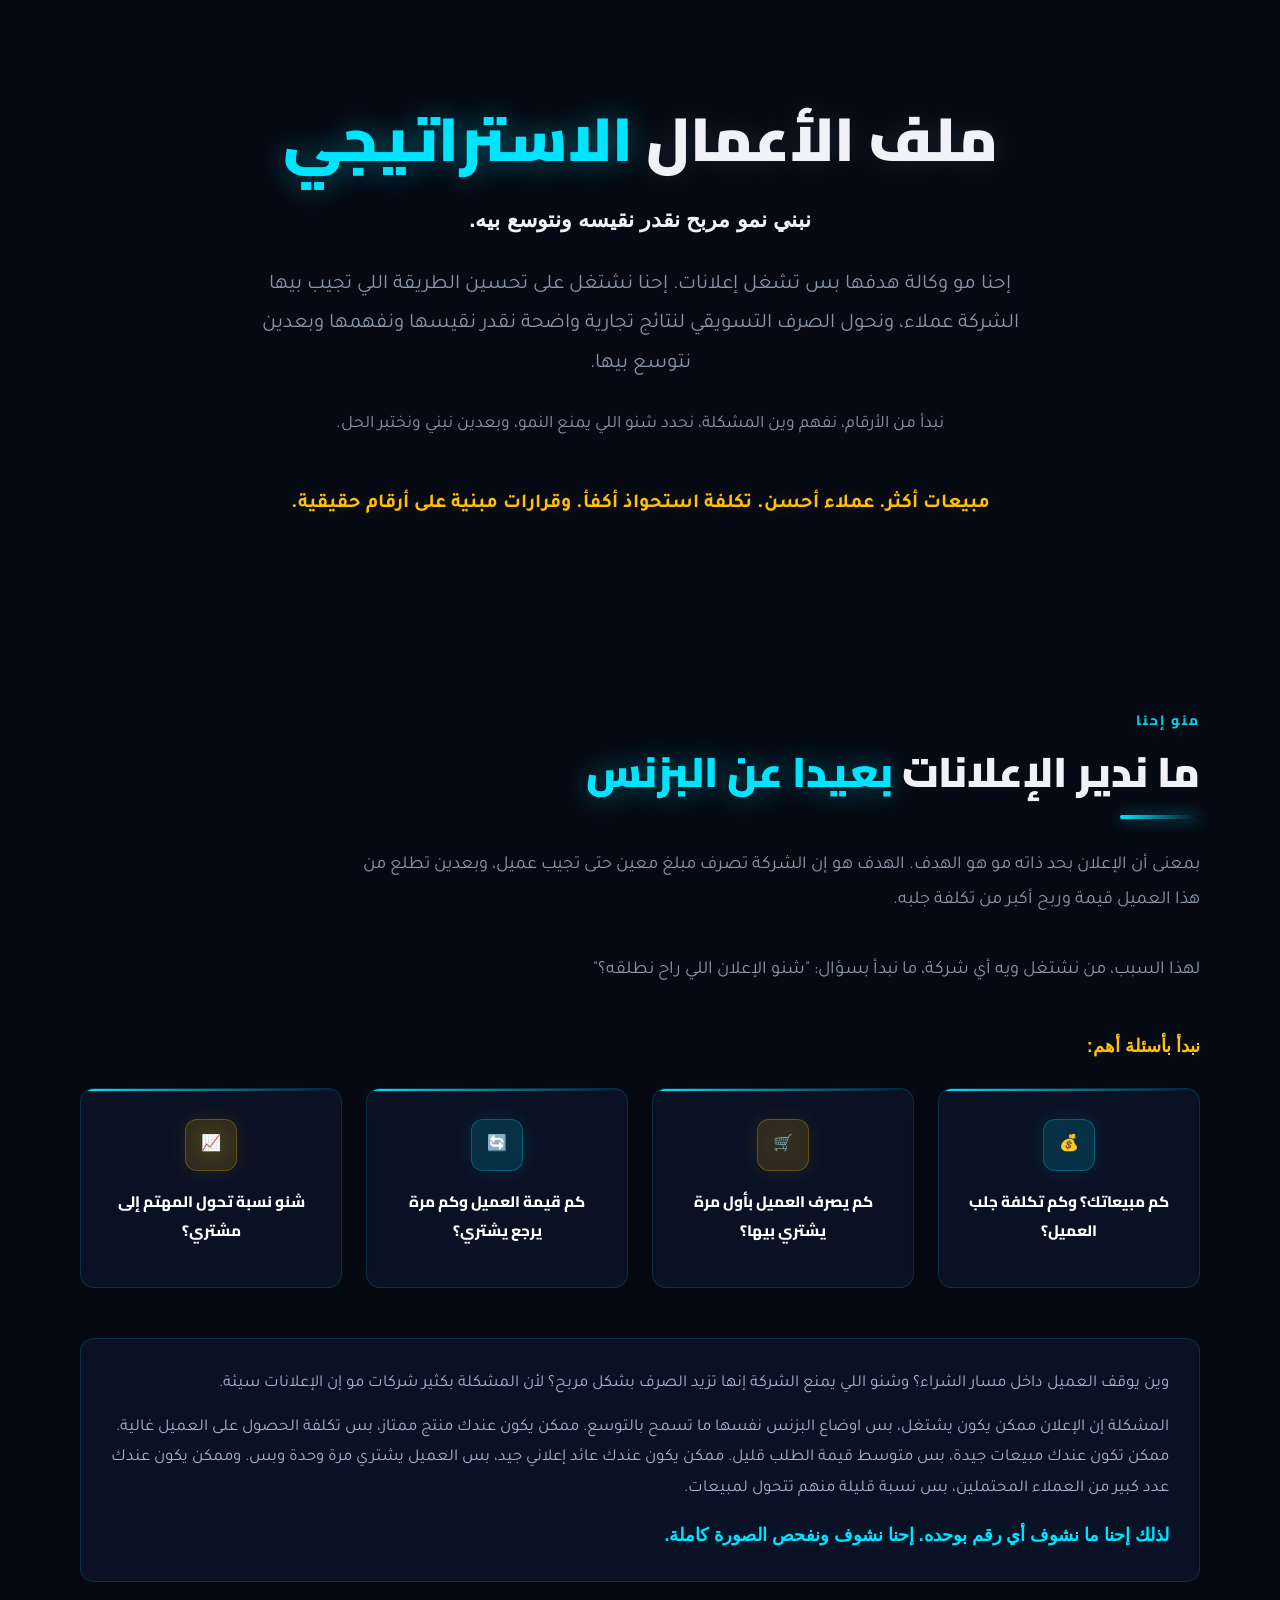
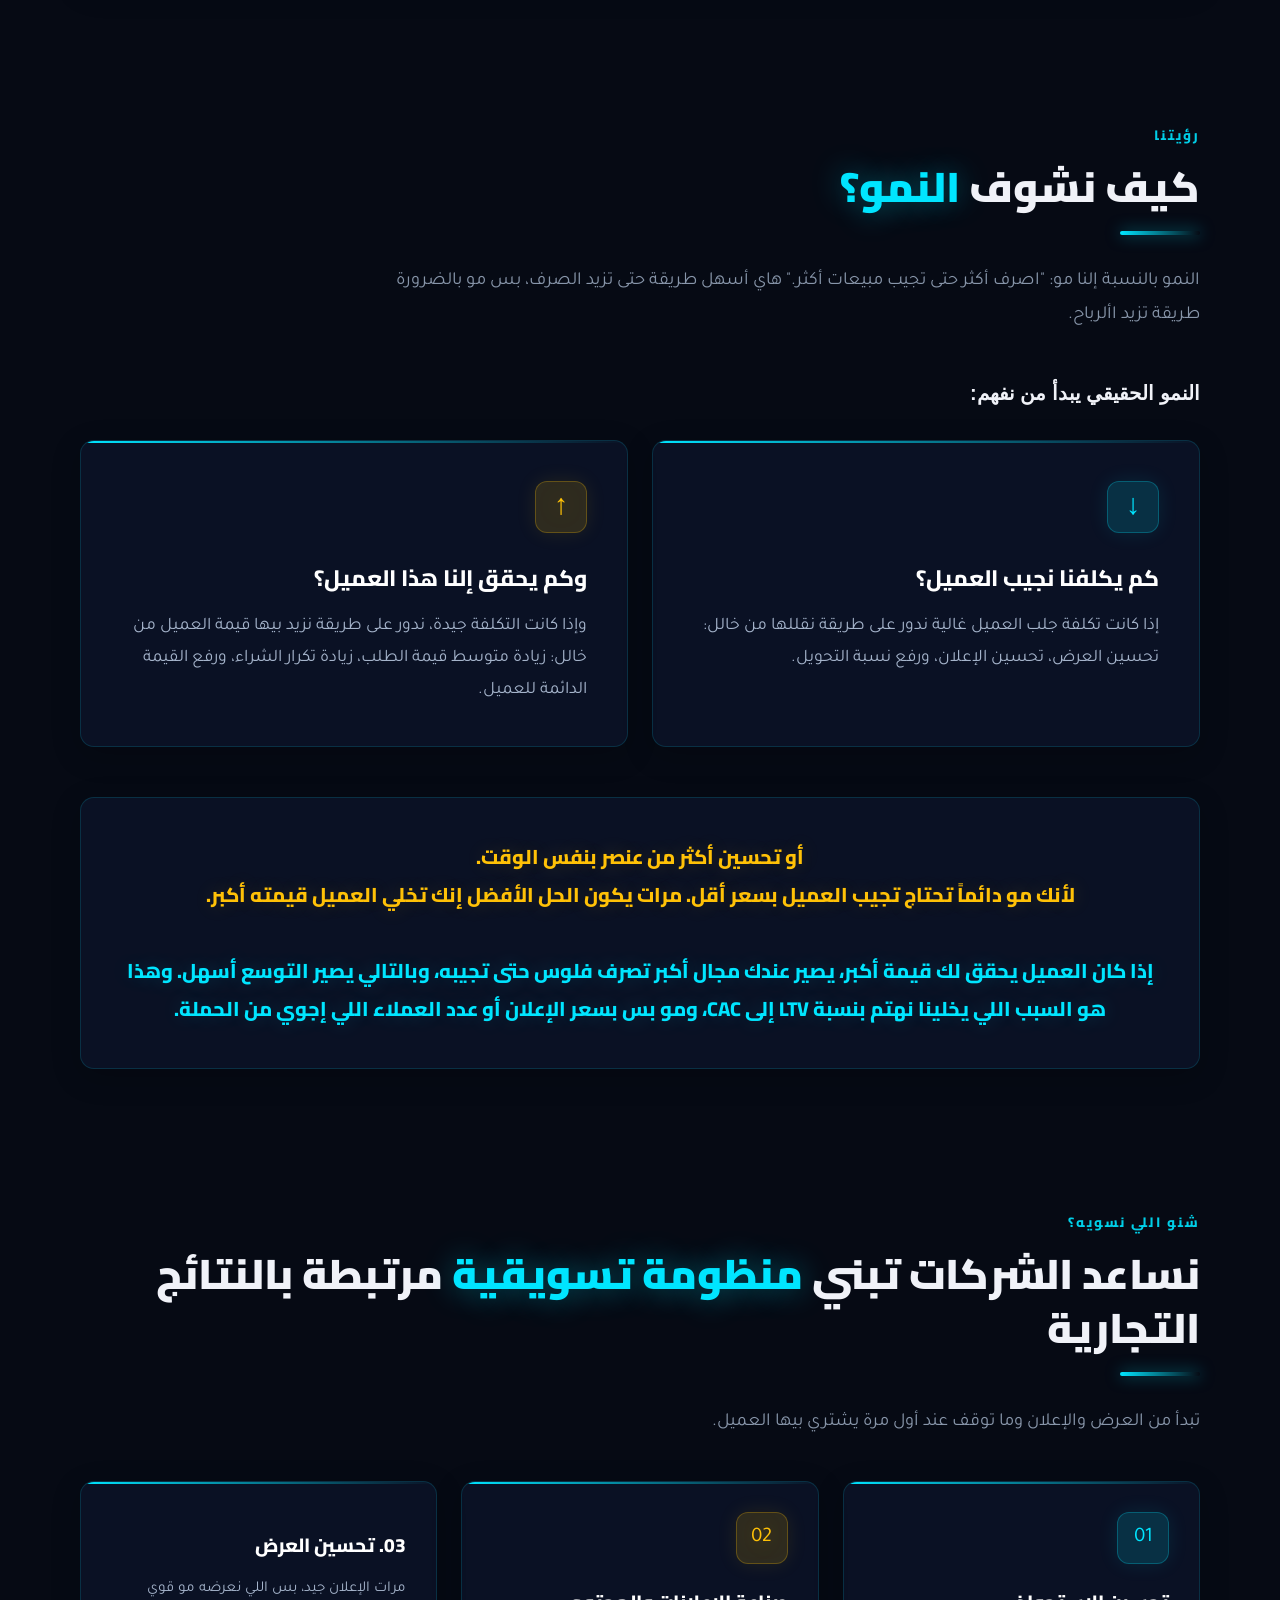
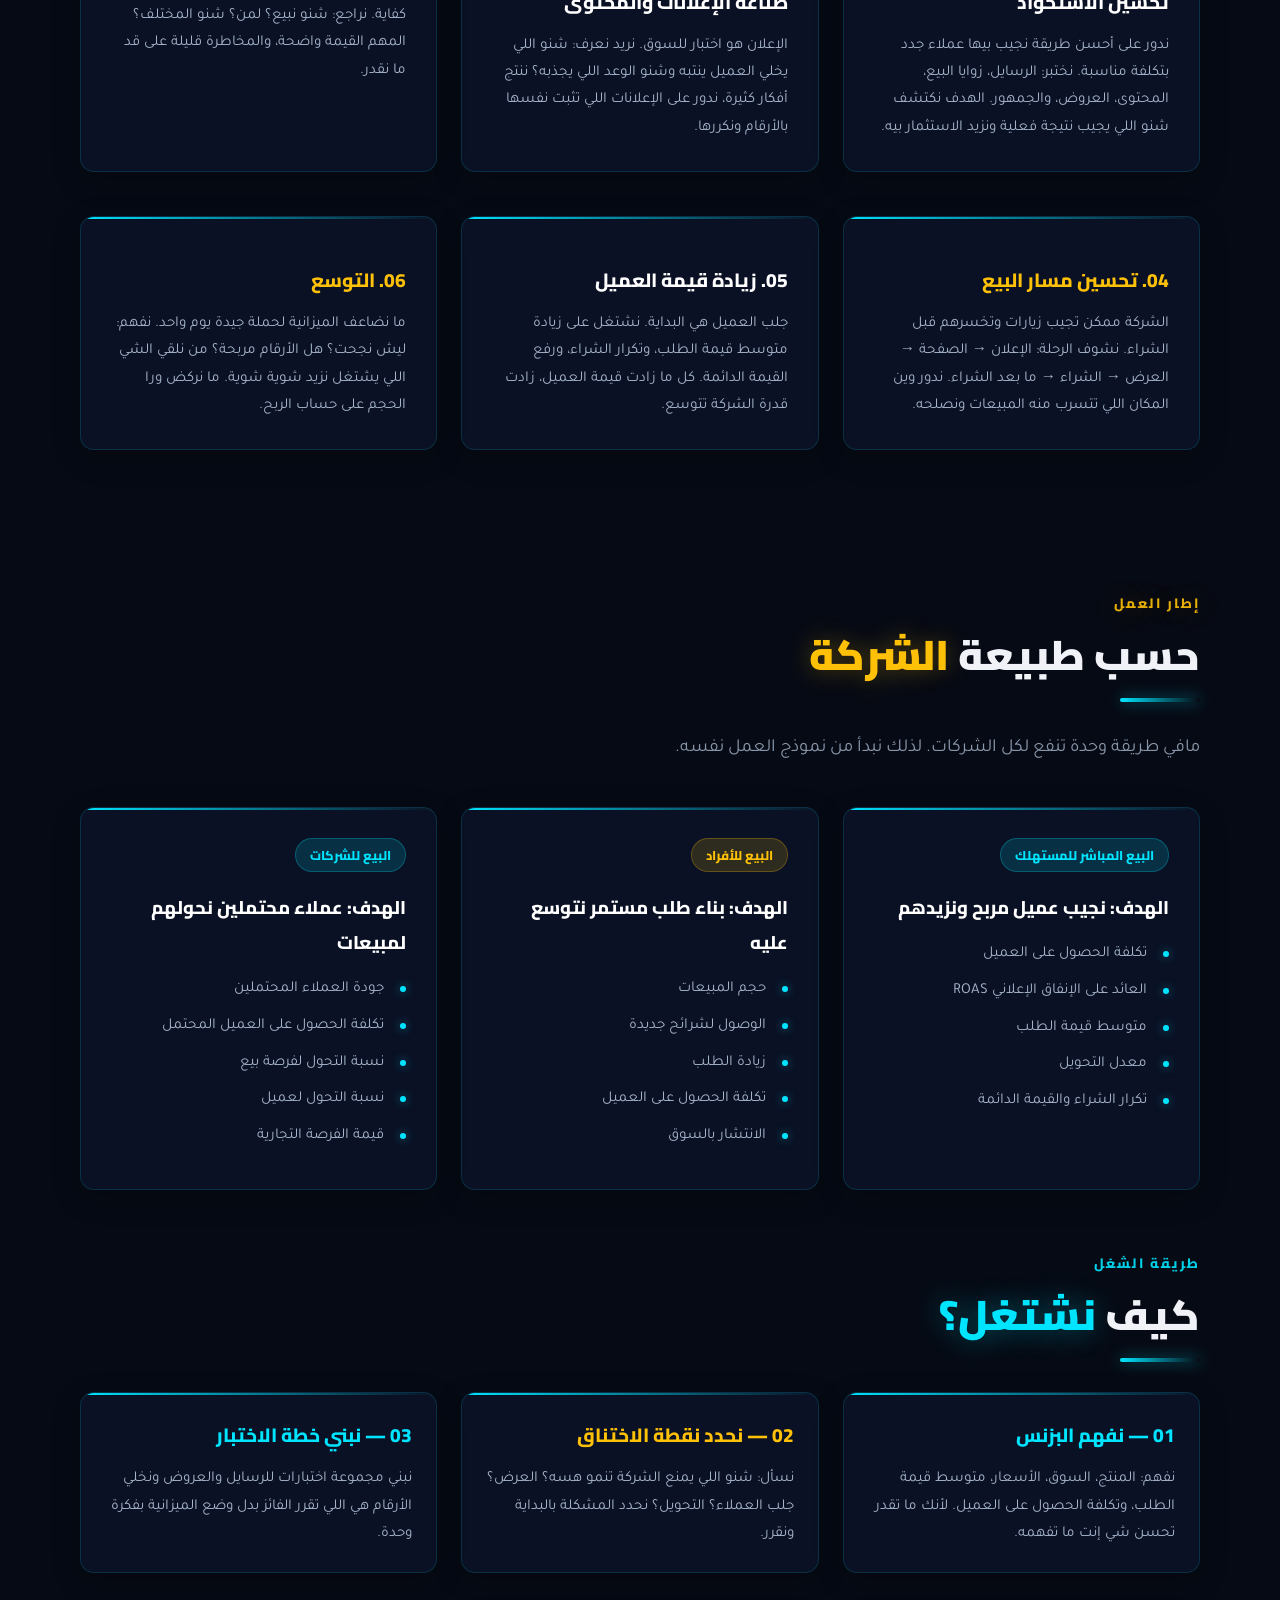
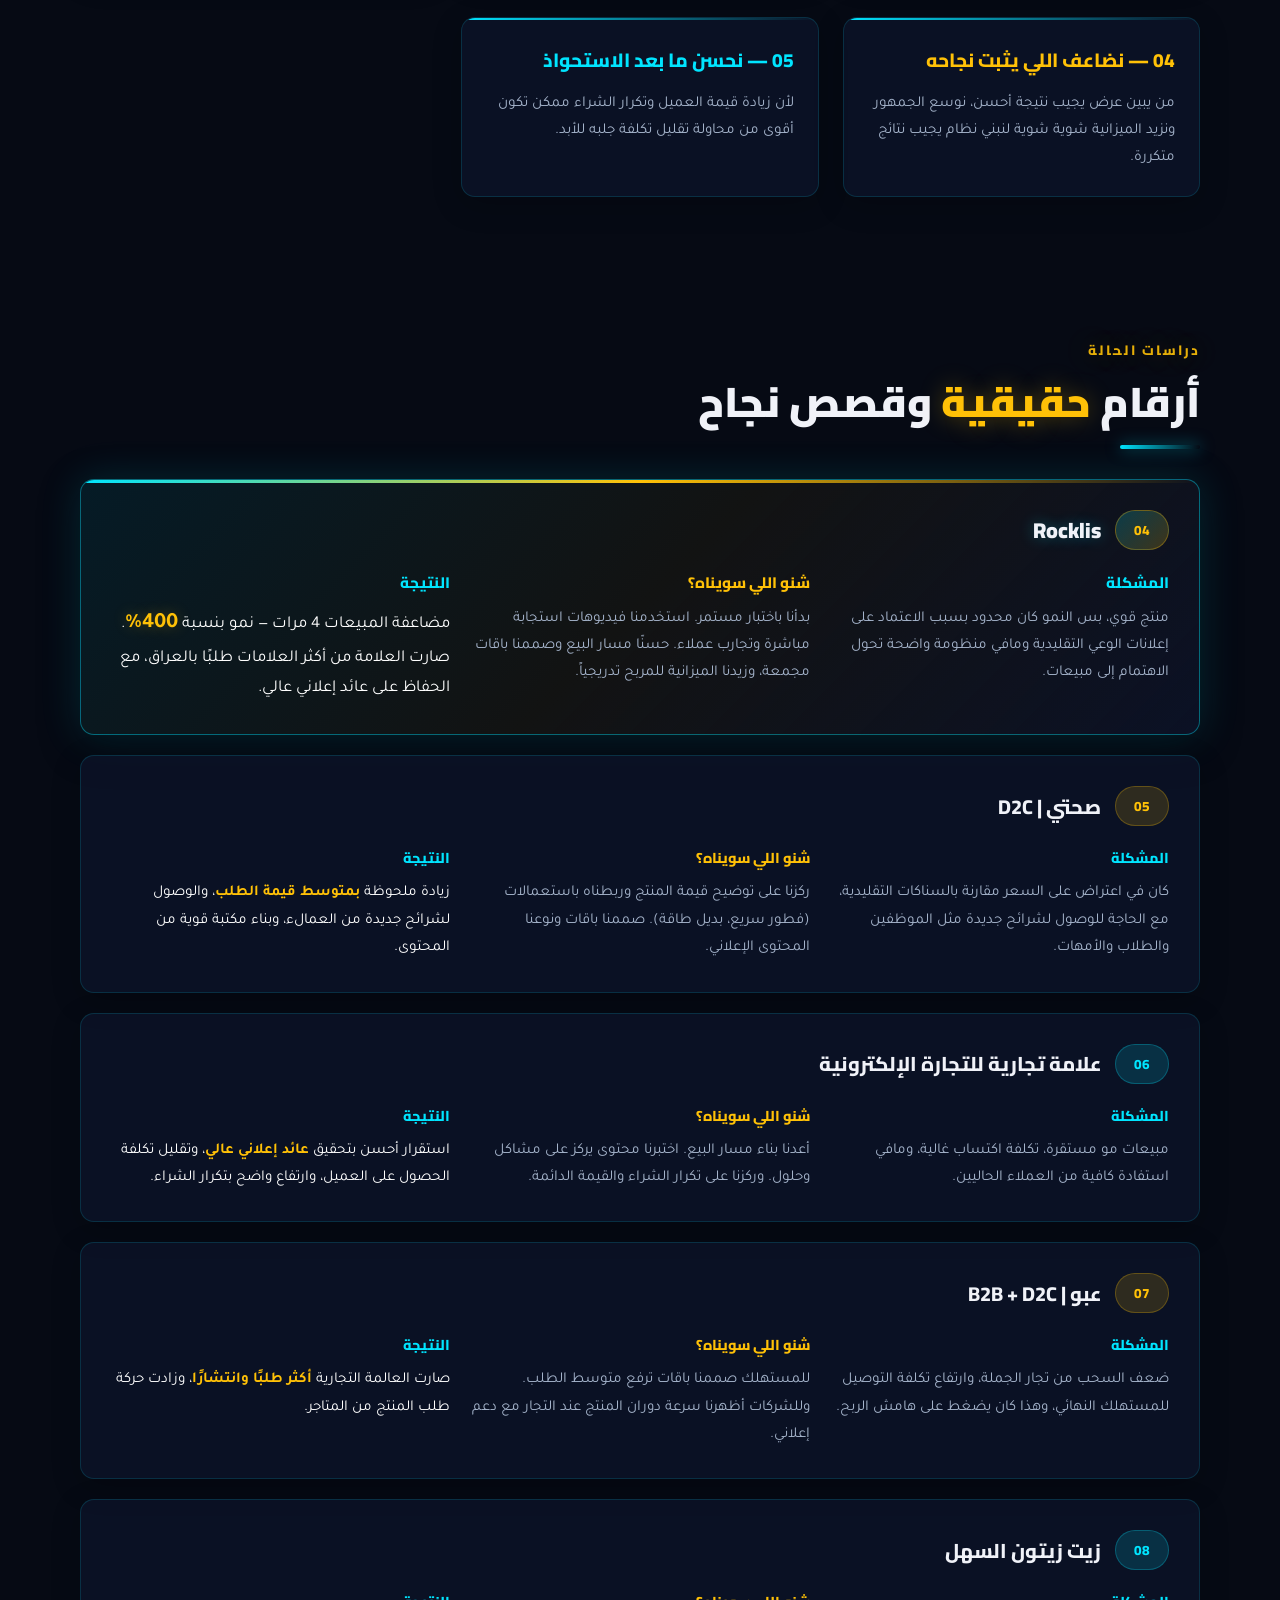
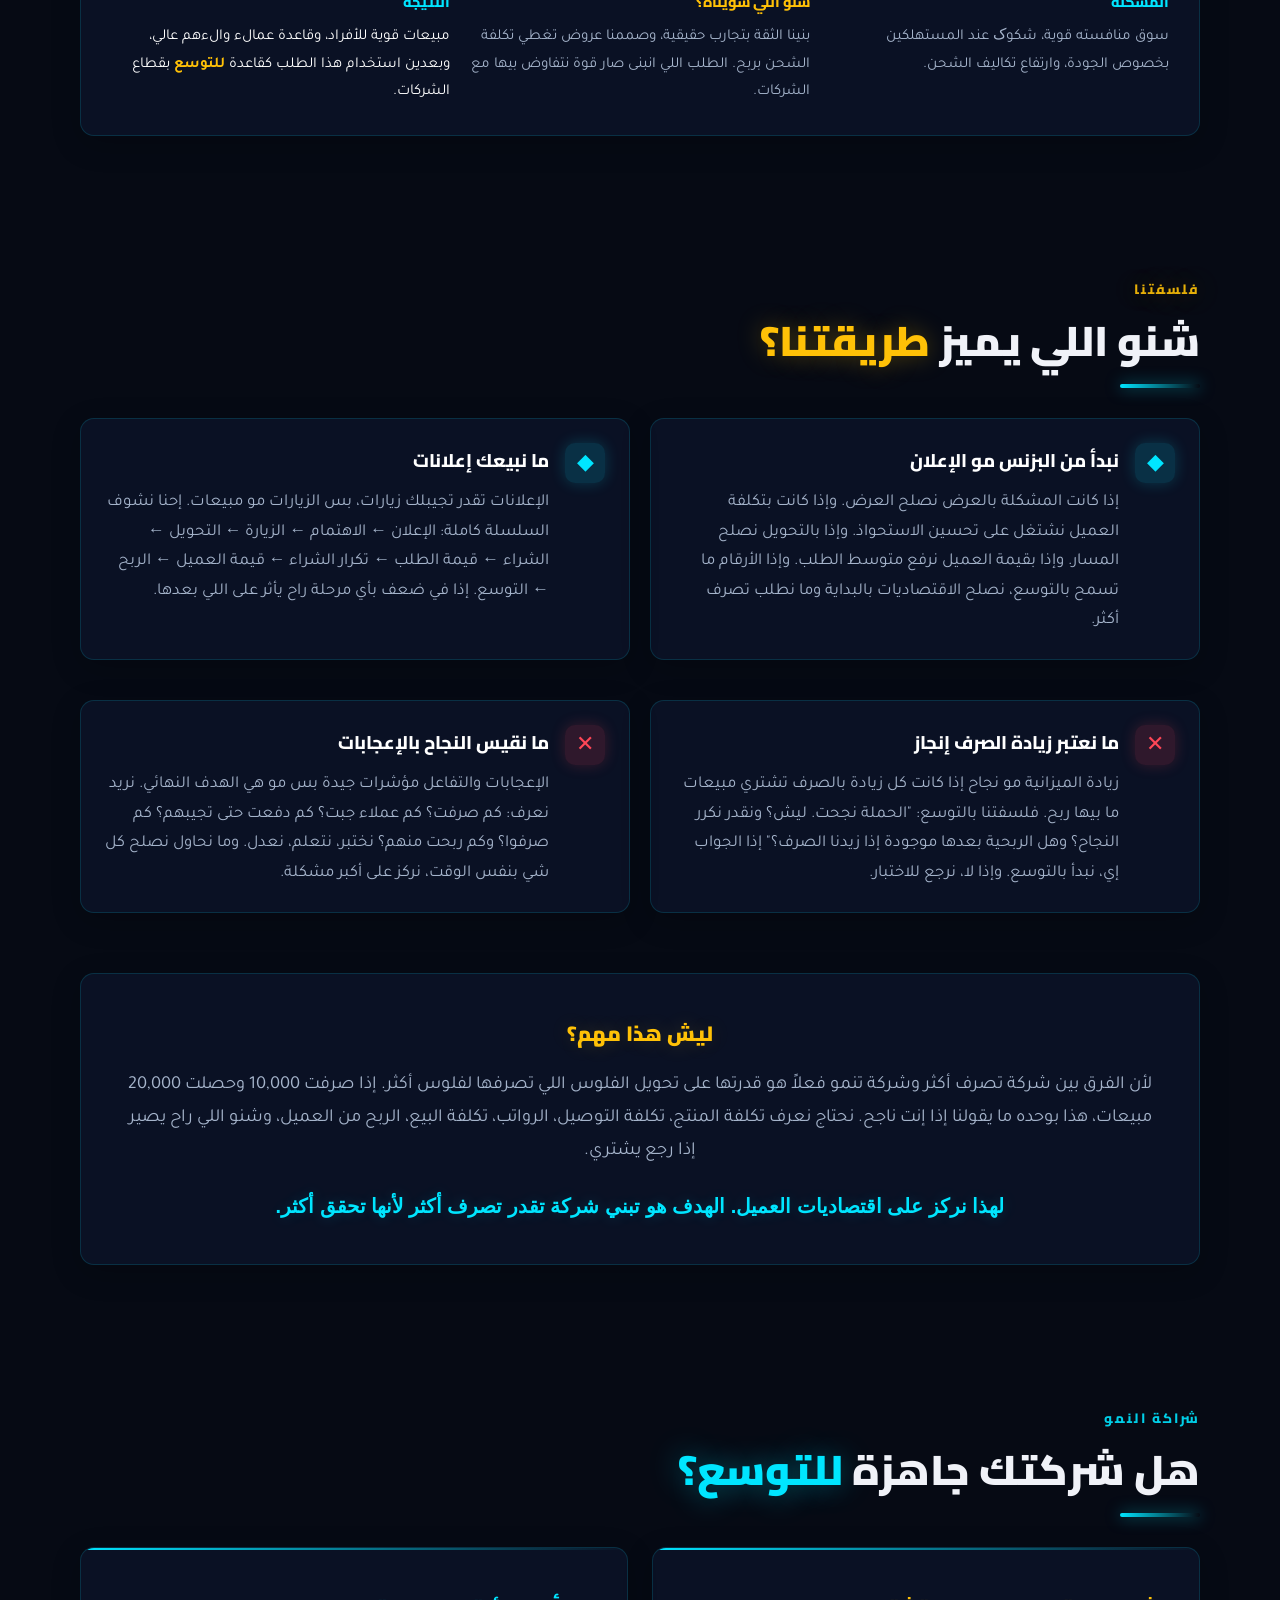
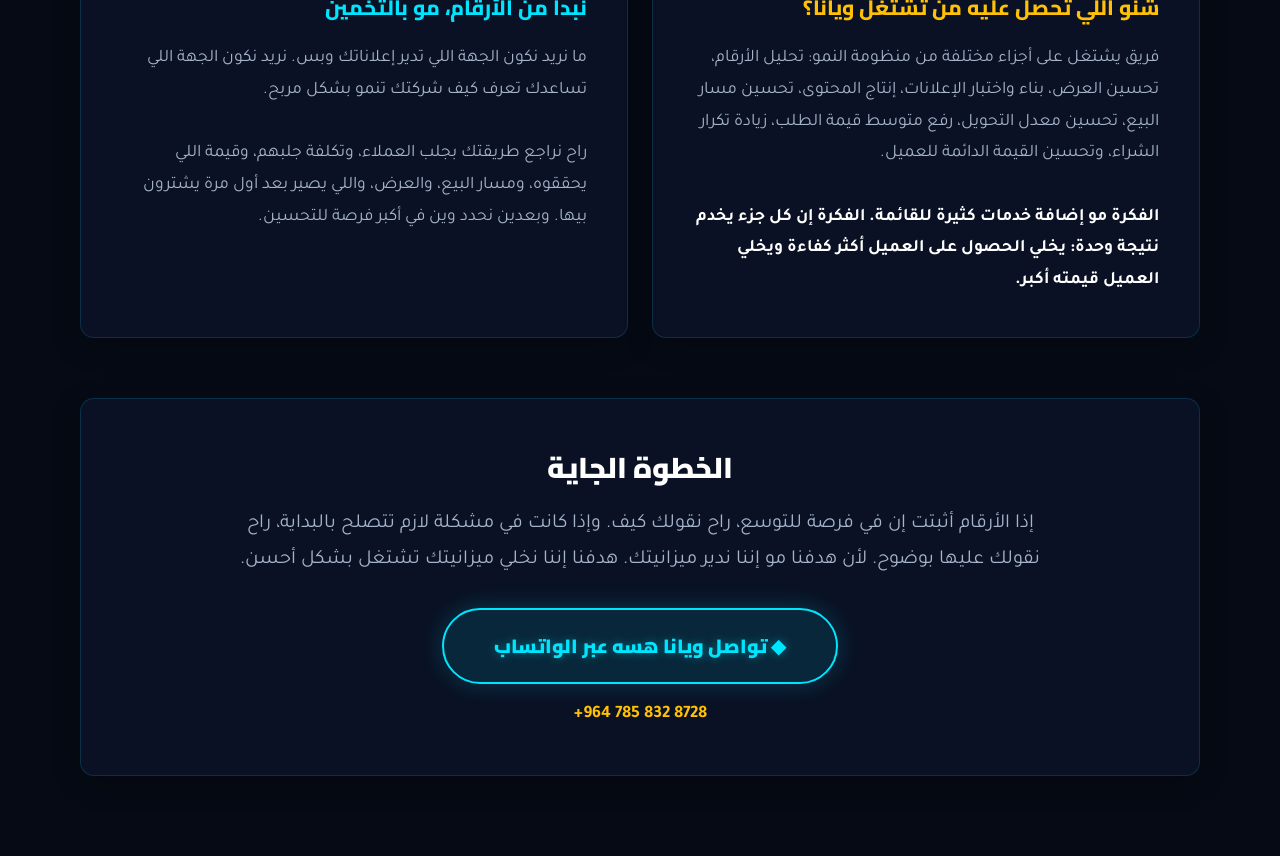
==== commit d2adec49: "fix(print): implement flexbox fallback and inline-block constraints for chromium print engine" ====
--- a/test.html
+++ b/test.html
@@ -3,31 +3,20 @@
 <head>
   <meta charset="UTF-8">
   <meta name="viewport" content="width=device-width, initial-scale=1.0">
-  <title>خطوات | ملف الأعمال الاستراتيجي — نسخة للطباعة</title>
+  <title>Khatawat | Portfolio</title>
   
   <link rel="stylesheet" href="https://fonts.googleapis.com/css2?family=Cairo:wght@400;600;700;800;900&family=Tajawal:wght@300;400;500;700&display=swap">
 
   <style>
-    /* ============================================
-       KHATAWAT PORTFOLIO — PDF OPTIMIZED (FLOW LAYOUT)
-       ============================================ */
     :root {
       --bg-primary: #060a14;
       --bg-secondary: #0b1020;
       --bg-card: rgba(12, 18, 38, 0.88);
       --accent-cyan: #00e5ff;
-      --accent-cyan-dim: rgba(0, 229, 255, 0.15);
-      --accent-cyan-glow: rgba(0, 229, 255, 0.35);
       --accent-gold: #ffc107;
-      --accent-gold-dim: rgba(255, 193, 7, 0.15);
-      --accent-gold-glow: rgba(255, 193, 7, 0.3);
       --text-primary: #e4e8f0;
       --text-secondary: #8896aa;
       --text-heading: #f0f2f8;
-      --text-muted: #5a6a80;
-      --border-subtle: rgba(0, 229, 255, 0.12);
-      --radius-sm: 8px;
-      --radius-md: 14px;
     }
 
     *, *::before, *::after { margin: 0; padding: 0; box-sizing: border-box; }
@@ -47,13 +36,12 @@
     h1, h2, h3, h4 { font-family: 'Cairo', sans-serif; color: #f0f2f8 !important; line-height: 1.3; }
     a { text-decoration: none; color: inherit; }
 
-    /* ── Backgrounds (Forced to Print) ── */
+    /* ── Backgrounds ── */
     .bg-grid {
       position: fixed; top: 0; left: 0; width: 100%; height: 100%; z-index: -2; pointer-events: none;
       background-image: linear-gradient(rgba(0, 229, 255, 0.05) 1px, transparent 1px), linear-gradient(90deg, rgba(0, 229, 255, 0.05) 1px, transparent 1px) !important;
       background-size: 60px 60px !important;
     }
-
     .bg-radial {
       position: fixed; top: 0; left: 0; width: 100%; height: 100%; z-index: -1; pointer-events: none;
       background: radial-gradient(ellipse 700px 500px at 80% 20%, rgba(0, 229, 255, 0.08), transparent),
@@ -83,15 +71,12 @@
       letter-spacing: 2px; color: #00e5ff !important; margin-bottom: 12px; opacity: 0.9;
     }
     .section-label.gold { color: #ffc107 !important; }
-
     .section-title { font-size: 2.6rem; font-weight: 900; margin-bottom: 16px; }
-    
     .title-line {
       width: 80px; height: 4px; border-radius: 4px; margin-bottom: 30px;
       background: linear-gradient(90deg, #00e5ff, transparent) !important;
       box-shadow: 0 0 15px rgba(0, 229, 255, 0.5) !important;
     }
-
     .section-desc { font-size: 1.15rem; color: #8896aa !important; line-height: 1.9; max-width: 850px; margin-bottom: 40px; }
 
     /* ── Hero ── */
@@ -105,7 +90,6 @@
     .cards-grid.cols-2 { grid-template-columns: repeat(2, 1fr); }
     .cards-grid.cols-4 { grid-template-columns: repeat(4, 1fr); }
 
-    /* Ensure cards NEVER break in half in PDF */
     .card, .case-card, .feature-item {
       background: rgba(12, 18, 38, 0.9) !important; 
       border: 1px solid rgba(0, 229, 255, 0.15) !important;
@@ -116,12 +100,10 @@
       box-shadow: 0 8px 30px rgba(0, 0, 0, 0.2) !important;
       margin-bottom: 20px;
     }
-
     .card::before {
       content: ''; position: absolute; top: 0; right: 0; width: 100%; height: 2px;
       background: linear-gradient(90deg, #00e5ff, transparent) !important;
     }
-
     .card-icon {
       width: 52px; height: 52px; border-radius: 12px; 
       background: rgba(0, 229, 255, 0.15) !important; 
@@ -131,11 +113,10 @@
       box-shadow: 0 0 20px rgba(0, 229, 255, 0.1) !important;
     }
     .card-icon.gold { background: rgba(255, 193, 7, 0.15) !important; color: #ffc107 !important; border-color: rgba(255, 193, 7, 0.25) !important; box-shadow: 0 0 20px rgba(255, 193, 7, 0.1) !important;}
-
     .card-title { font-family: 'Cairo', sans-serif; font-size: 1.2rem; font-weight: 800; color: #ffffff !important; margin-bottom: 12px; }
     .card-text { font-size: 0.95rem; color: #a5b4cb !important; line-height: 1.8; }
 
-    /* ── Case Cards Special Formatting ── */
+    /* ── Case Cards Special ── */
     .case-featured {
       border: 1.5px solid rgba(0, 229, 255, 0.4) !important;
       background: linear-gradient(135deg, rgba(0, 229, 255, 0.08), rgba(255, 193, 7, 0.05), rgba(12, 18, 38, 0.95)) !important;
@@ -145,26 +126,20 @@
       content: ''; position: absolute; top: 0; right: 0; width: 100%; height: 3px;
       background: linear-gradient(90deg, #00e5ff, #ffc107, transparent) !important;
     }
-
     .featured-badge {
       display: inline-flex; align-items: center; padding: 4px 14px; border-radius: 50px;
       font-family: 'Cairo', sans-serif; font-size: 0.75rem; font-weight: 800;
       background: linear-gradient(135deg, rgba(0, 229, 255, 0.2), rgba(255, 193, 7, 0.2)) !important;
       color: #ffc107 !important; border: 1px solid rgba(255, 193, 7, 0.3) !important;
-      box-shadow: 0 0 15px rgba(255, 193, 7, 0.15) !important;
-    }
-
+    }
     .case-badge {
       display: inline-block; padding: 4px 14px; border-radius: 50px;
       font-family: 'Cairo', sans-serif; font-size: 0.8rem; font-weight: 800;
       background: rgba(0, 229, 255, 0.15) !important; color: #00e5ff !important; 
       border: 1px solid rgba(0, 229, 255, 0.25) !important; margin-bottom: 16px;
     }
-
     .bullet-list { list-style: none; padding: 0; }
-    .bullet-list li {
-      position: relative; padding-right: 22px; margin-bottom: 10px; font-size: 0.95rem; color: #a5b4cb !important; line-height: 1.75;
-    }
+    .bullet-list li { position: relative; padding-right: 22px; margin-bottom: 10px; font-size: 0.95rem; color: #a5b4cb !important; line-height: 1.75; }
     .bullet-list li::before {
       content: ''; position: absolute; right: 0; top: 10px; width: 6px; height: 6px; border-radius: 50%; 
       background: #00e5ff !important; box-shadow: 0 0 10px rgba(0, 229, 255, 0.5) !important;
@@ -183,55 +158,81 @@
     }
     .feature-text { font-size: 0.95rem; color: #a5b4cb !important; line-height: 1.75; }
 
-    /* ── PDF Explicit Page Flow Settings ── */
+    /* ── Optimized PDF Print CSS ── */
     @media print {
       @page {
         size: auto; 
-        margin: 0mm !important; 
+        margin: 10mm 0 !important; /* هامش بسيط فوق وتحت عشان نمنع قص أطراف الصفحة من المحرك */
       }
       body {
         margin: 0 !important;
         padding: 0 !important;
+        background: #060a14 !important;
       }
       
-      /* Let sections flow but start on a new page */
+      /* إيقاف الـ Grid في الطباعة وتحويله لـ Flex لحل مشكلة تجاهل كروم لفواصل الطباعة */
+      .cards-grid, .feature-grid {
+        display: flex !important;
+        flex-wrap: wrap !important;
+        gap: 20px !important;
+        /* ممنوع تحط هنا page-break-inside: avoid عشان ميعملش الفراغات الضخمة */
+      }
+      
+      /* حسابات دقيقة لعرض الكروت عشان نحافظ على التصميم داخل الـ Flex */
+      .cards-grid.cols-3 > div { width: calc(33.333% - 14px) !important; }
+      .cards-grid.cols-2 > div { width: calc(50% - 10px) !important; }
+      .cards-grid.cols-4 > div { width: calc(25% - 15px) !important; }
+      .feature-grid > div { width: calc(50% - 10px) !important; }
+
+      /* حماية العناصر الفردية من القص */
+      .card, .case-card, .feature-item {
+        page-break-inside: avoid !important;
+        break-inside: avoid !important;
+        /* دي التريكة اللي بتجبر كروم يقرا الحواف صح وميقصش العنصر */
+        display: inline-block !important; 
+        vertical-align: top !important;
+      }
+
+      /* تنظيم الأقسام لمنع الفراغات البشعة */
       .section {
         page-break-before: always !important;
         break-before: page !important;
-        padding: 60px 40px !important;
+        padding: 40px !important;
         margin: 0 auto !important;
       }
-
-      /* Hero should be its own page */
+      
+      /* منع فصل أول قسم عشان ميعملش صفحة فاضية في البداية */
       .hero {
+        page-break-before: avoid !important;
+        break-before: auto !important;
         page-break-after: always !important;
-        padding-top: 150px !important; /* Fixed spacing instead of buggy flexbox */
+        break-after: page !important;
+        padding-top: 100px !important;
         padding-bottom: 50px !important;
-      }
-
-      /* PREVENT CUTTING ELEMENTS IN HALF */
-      .card, .case-card, .feature-item, .cards-grid {
-        page-break-inside: avoid !important;
-        break-inside: avoid !important;
       }
 
       h1, h2, h3, h4, .section-label, .title-line {
         page-break-after: avoid !important;
         break-after: avoid !important;
         page-break-inside: avoid !important;
+        break-inside: avoid !important;
+        margin-bottom: 12px !important; /* منع العناوين تتفصل عن النص اللي تحتها */
       }
       
-      p, .section-desc {
-        page-break-inside: avoid !important;
-      }
-
-      /* Clean rendering for shadows so they don't break the PDF renderer */
-      p, div, span, li { 
-        -webkit-filter: none !important; filter: none !important; 
-      }
+      /* الحفاظ على تأثيرات الإضاءة والظلال */
+      p, div, span, li { -webkit-filter: none !important; filter: none !important; }
       .cyan, .gold, .hero-title, .title-line, .card-icon, .feature-icon, .featured-badge, .bullet-list li::before {
-        /* Maintain glow explicitly in print */
         -webkit-filter: drop-shadow(0px 0px 5px rgba(0, 229, 255, 0.3)) !important;
+      }
+      
+      /* تثبيت الخلفية عشان تغطي كل صفحات الـ PDF */
+      .bg-grid, .bg-radial {
+        position: fixed !important; 
+        top: 0 !important; 
+        left: 0 !important; 
+        width: 100vw !important; 
+        height: 100vh !important; 
+        z-index: -2 !important;
       }
     }
   </style>
@@ -241,13 +242,11 @@
 <div class="bg-grid"></div>
 <div class="bg-radial"></div>
 
-<!-- ═══════════ HERO ═══════════ -->
 <section class="hero">
   <div class="hero-container">
     <h1 class="hero-title">ملف الأعمال <span class="cyan">الاستراتيجي</span></h1>
     <p class="hero-sub" style="font-size: 1.4rem; font-weight: 800; color: #f0f2f8 !important;">نبني نمو مربح نقدر نقيسه ونتوسع بيه.</p>
     <p class="hero-sub">إحنا مو وكالة هدفها بس تشغل إعلانات. إحنا نشتغل على تحسين الطريقة اللي تجيب بيها الشركة عملاء، ونحول الصرف التسويقي لنتائج تجارية واضحة نقدر نقيسها ونفهمها وبعدين نتوسع بيها.</p>
-    
     <p class="hero-sub" style="font-size: 1.1rem; max-width: 750px;">
       نبدأ من الأرقام، نفهم وين المشكلة، نحدد شنو اللي يمنع النمو، وبعدين نبني ونختبر الحل.<br><br>
       <strong style="color: #ffc107 !important; font-size: 1.25rem; display: block; margin-top: 10px; text-shadow: 0 0 20px rgba(255,193,7,0.2) !important;">مبيعات أكثر. عملاء أحسن. تكلفة استحواذ أكفأ. وقرارات مبنية على أرقام حقيقية.</strong>
@@ -255,7 +254,6 @@
   </div>
 </section>
 
-<!-- ═══════════ ABOUT ═══════════ -->
 <section class="section">
   <div class="section-label">منو إحنا</div>
   <h2 class="section-title">ما ندير الإعلانات <span class="cyan">بعيدا عن البزنس</span></h2>
@@ -290,24 +288,23 @@
   </div>
 </section>
 
-<!-- ═══════════ GROWTH VIEW ═══════════ -->
 <section class="section">
   <div class="section-label">رؤيتنا</div>
   <h2 class="section-title">كيف نشوف <span class="cyan">النمو؟</span></h2>
   <div class="title-line"></div>
-  <p class="section-desc">النمو بالنسبة إلنا مو: "اصرف أكثر حتى تجيب مبيعات أكثر." هاي أسهل طريقة حتى تزيد الصرف، بس مو بالضرورة طريقة تزيد الأرباح.</p>
+  <p class="section-desc">النمو بالنسبة إلنا مو: "اصرف أكثر حتى تجيب مبيعات أكثر." هاي أسهل طريقة حتى تزيد الصرف، بس مو بالضرورة طريقة تزيد األرباح.</p>
   <p class="section-desc" style="font-weight: 800; color: #f0f2f8 !important; margin-bottom: 28px; font-size: 1.25rem;">النمو الحقيقي يبدأ من نفهم:</p>
 
   <div class="cards-grid cols-2" style="margin-bottom: 30px;">
     <div class="card" style="padding: 40px;">
       <div class="card-icon" style="font-size: 1.8rem; margin-bottom: 24px;">↓</div>
       <div class="card-title" style="font-size: 1.4rem;">كم يكلفنا نجيب العميل؟</div>
-      <div class="card-text" style="font-size: 1.1rem;">إذا كانت تكلفة جلب العميل غالية ندور على طريقة نقللها من خلال: تحسين العرض، تحسين الإعلان، ورفع نسبة التحويل.</div>
+      <div class="card-text" style="font-size: 1.1rem;">إذا كانت تكلفة جلب العميل غالية ندور على طريقة نقللها من خالل: تحسين العرض، تحسين الإعلان، ورفع نسبة التحويل.</div>
     </div>
     <div class="card" style="padding: 40px;">
       <div class="card-icon gold" style="font-size: 1.8rem; margin-bottom: 24px;">↑</div>
       <div class="card-title" style="font-size: 1.4rem;">وكم يحقق إلنا هذا العميل؟</div>
-      <div class="card-text" style="font-size: 1.1rem;">وإذا كانت التكلفة جيدة، ندور على طريقة نزيد بيها قيمة العميل من خلال: زيادة متوسط قيمة الطلب، زيادة تكرار الشراء، ورفع القيمة الدائمة للعميل.</div>
+      <div class="card-text" style="font-size: 1.1rem;">وإذا كانت التكلفة جيدة، ندور على طريقة نزيد بيها قيمة العميل من خالل: زيادة متوسط قيمة الطلب، زيادة تكرار الشراء، ورفع القيمة الدائمة للعميل.</div>
     </div>
   </div>
 
@@ -320,7 +317,6 @@
   </div>
 </section>
 
-<!-- ═══════════ WHAT WE DO ═══════════ -->
 <section class="section">
   <div class="section-label">شنو اللي نسويه؟</div>
   <h2 class="section-title">نساعد الشركات تبني <span class="cyan">منظومة تسويقية</span> مرتبطة بالنتائج التجارية</h2>
@@ -357,7 +353,6 @@
   </div>
 </section>
 
-<!-- ═══════════ FRAMEWORK ═══════════ -->
 <section class="section">
   <div class="section-label gold">إطار العمل</div>
   <h2 class="section-title">حسب طبيعة <span class="gold">الشركة</span></h2>
@@ -428,13 +423,11 @@
   </div>
 </section>
 
-<!-- ═══════════ CASE STUDIES ═══════════ -->
 <section class="section">
   <div class="section-label gold">دراسات الحالة</div>
   <h2 class="section-title">أرقام <span class="gold">حقيقية</span> وقصص نجاح</h2>
   <div class="title-line"></div>
 
-  <!-- Case 04 -->
   <div class="case-card case-featured">
     <div style="display:flex; align-items:center; gap:14px; margin-bottom:18px;">
       <span class="featured-badge" style="font-size: 0.85rem; padding: 6px 18px;">04</span>
@@ -456,7 +449,6 @@
     </div>
   </div>
 
-  <!-- Case 05 -->
   <div class="case-card">
     <div style="display:flex; align-items:center; gap:14px; margin-bottom:18px;">
       <span class="case-badge" style="background:rgba(255,193,7,0.15) !important; color:#ffc107 !important; border-color:rgba(255,193,7,0.25) !important; font-size: 0.85rem; padding: 6px 18px; margin-bottom:0;">05</span>
@@ -473,12 +465,11 @@
       </div>
       <div>
         <div style="font-size:0.9rem; color:#00e5ff !important; font-family:'Cairo',sans-serif; font-weight:800; margin-bottom:8px;">النتيجة</div>
-        <div class="card-text" style="color:#ffffff !important;">زيادة ملحوظة <strong style="color:#ffc107 !important;">بمتوسط قيمة الطلب</strong>، والوصول لشرائح جديدة من العملاء، وبناء مكتبة قوية من المحتوى.</div>
-      </div>
-    </div>
-  </div>
-
-  <!-- Case 06 -->
+        <div class="card-text" style="color:#ffffff !important;">زيادة ملحوظة <strong style="color:#ffc107 !important;">بمتوسط قيمة الطلب</strong>، والوصول لشرائح جديدة من العمالء، وبناء مكتبة قوية من المحتوى.</div>
+      </div>
+    </div>
+  </div>
+
   <div class="case-card">
     <div style="display:flex; align-items:center; gap:14px; margin-bottom:18px;">
       <span class="case-badge" style="font-size: 0.85rem; padding: 6px 18px; margin-bottom:0;">06</span>
@@ -500,7 +491,6 @@
     </div>
   </div>
 
-  <!-- Case 07 -->
   <div class="case-card">
     <div style="display:flex; align-items:center; gap:14px; margin-bottom:18px;">
       <span class="case-badge" style="background:rgba(255,193,7,0.15) !important; color:#ffc107 !important; border-color:rgba(255,193,7,0.25) !important; font-size: 0.85rem; padding: 6px 18px; margin-bottom:0;">07</span>
@@ -517,12 +507,11 @@
       </div>
       <div>
         <div style="font-size:0.9rem; color:#00e5ff !important; font-family:'Cairo',sans-serif; font-weight:800; margin-bottom:8px;">النتيجة</div>
-        <div class="card-text" style="color:#ffffff !important;">صارت العلامة التجارية <strong style="color:#ffc107 !important;">أكثر طلبًا وانتشارًا</strong>، وزادت حركة طلب المنتج من المتاجر.</div>
+        <div class="card-text" style="color:#ffffff !important;">صارت العالمة التجارية <strong style="color:#ffc107 !important;">أكثر طلبًا وانتشارًا</strong>، وزادت حركة طلب المنتج من المتاجر.</div>
       </div>
     </div>
   </div>
   
-  <!-- Case 08 -->
   <div class="case-card">
     <div style="display:flex; align-items:center; gap:14px; margin-bottom:18px;">
       <span class="case-badge" style="font-size: 0.85rem; padding: 6px 18px; margin-bottom:0;">08</span>
@@ -539,13 +528,12 @@
       </div>
       <div>
         <div style="font-size:0.9rem; color:#00e5ff !important; font-family:'Cairo',sans-serif; font-weight:800; margin-bottom:8px;">النتيجة</div>
-        <div class="card-text" style="color:#ffffff !important;">مبيعات قوية للأفراد، وقاعدة عملاء ولاءهم عالي، وبعدين استخدام هذا الطلب كقاعدة <strong style="color:#ffc107 !important;">للتوسع</strong> بقطاع الشركات.</div>
-      </div>
-    </div>
-  </div>
-</section>
-
-<!-- ═══════════ OUR WAY ═══════════ -->
+        <div class="card-text" style="color:#ffffff !important;">مبيعات قوية للأفراد، وقاعدة عمالء والءهم عالي، وبعدين استخدام هذا الطلب كقاعدة <strong style="color:#ffc107 !important;">للتوسع</strong> بقطاع الشركات.</div>
+      </div>
+    </div>
+  </div>
+</section>
+
 <section class="section">
   <div class="section-label gold">فلسفتنا</div>
   <h2 class="section-title">شنو اللي يميز <span class="gold">طريقتنا؟</span></h2>
@@ -589,7 +577,6 @@
   </div>
 </section>
 
-<!-- ═══════════ CONCLUSION ═══════════ -->
 <section class="section">
   <div class="section-label">شراكة النمو</div>
   <h2 class="section-title">هل شركتك جاهزة <span class="cyan">للتوسع؟</span></h2>
